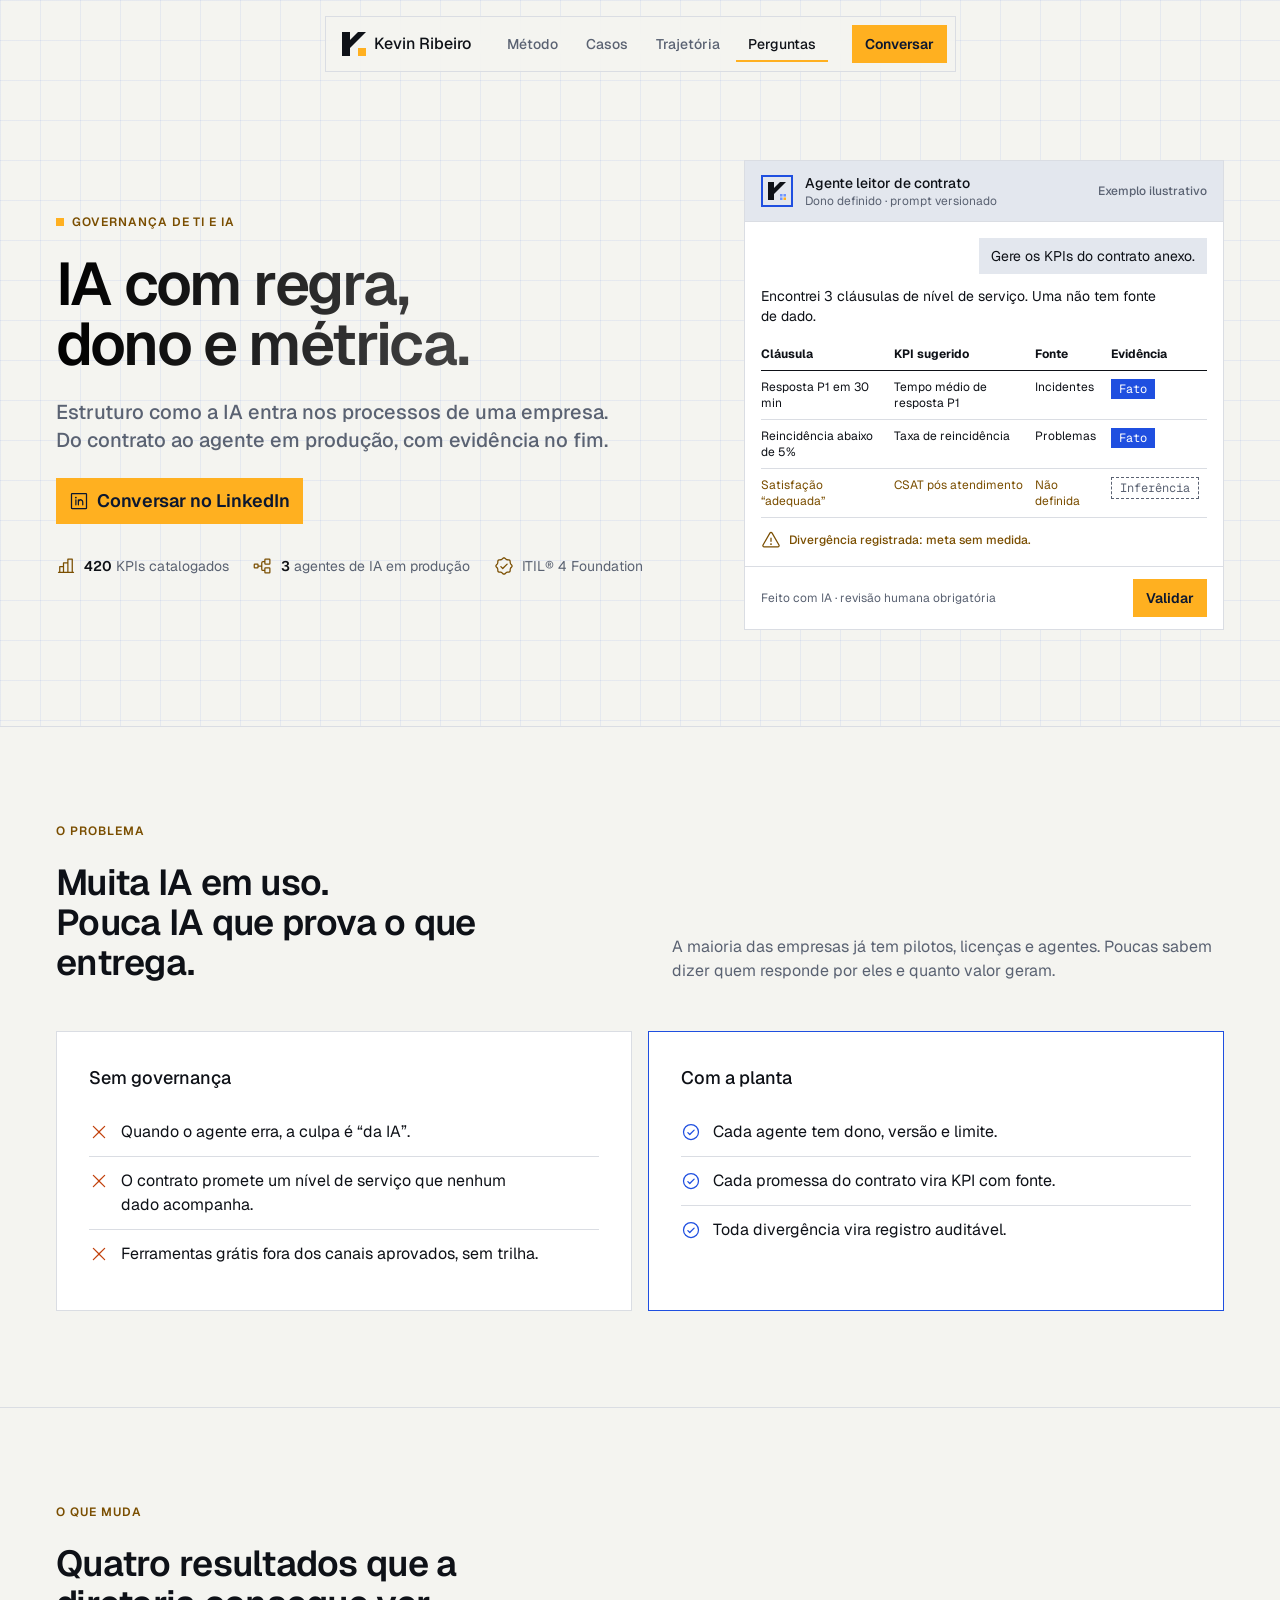
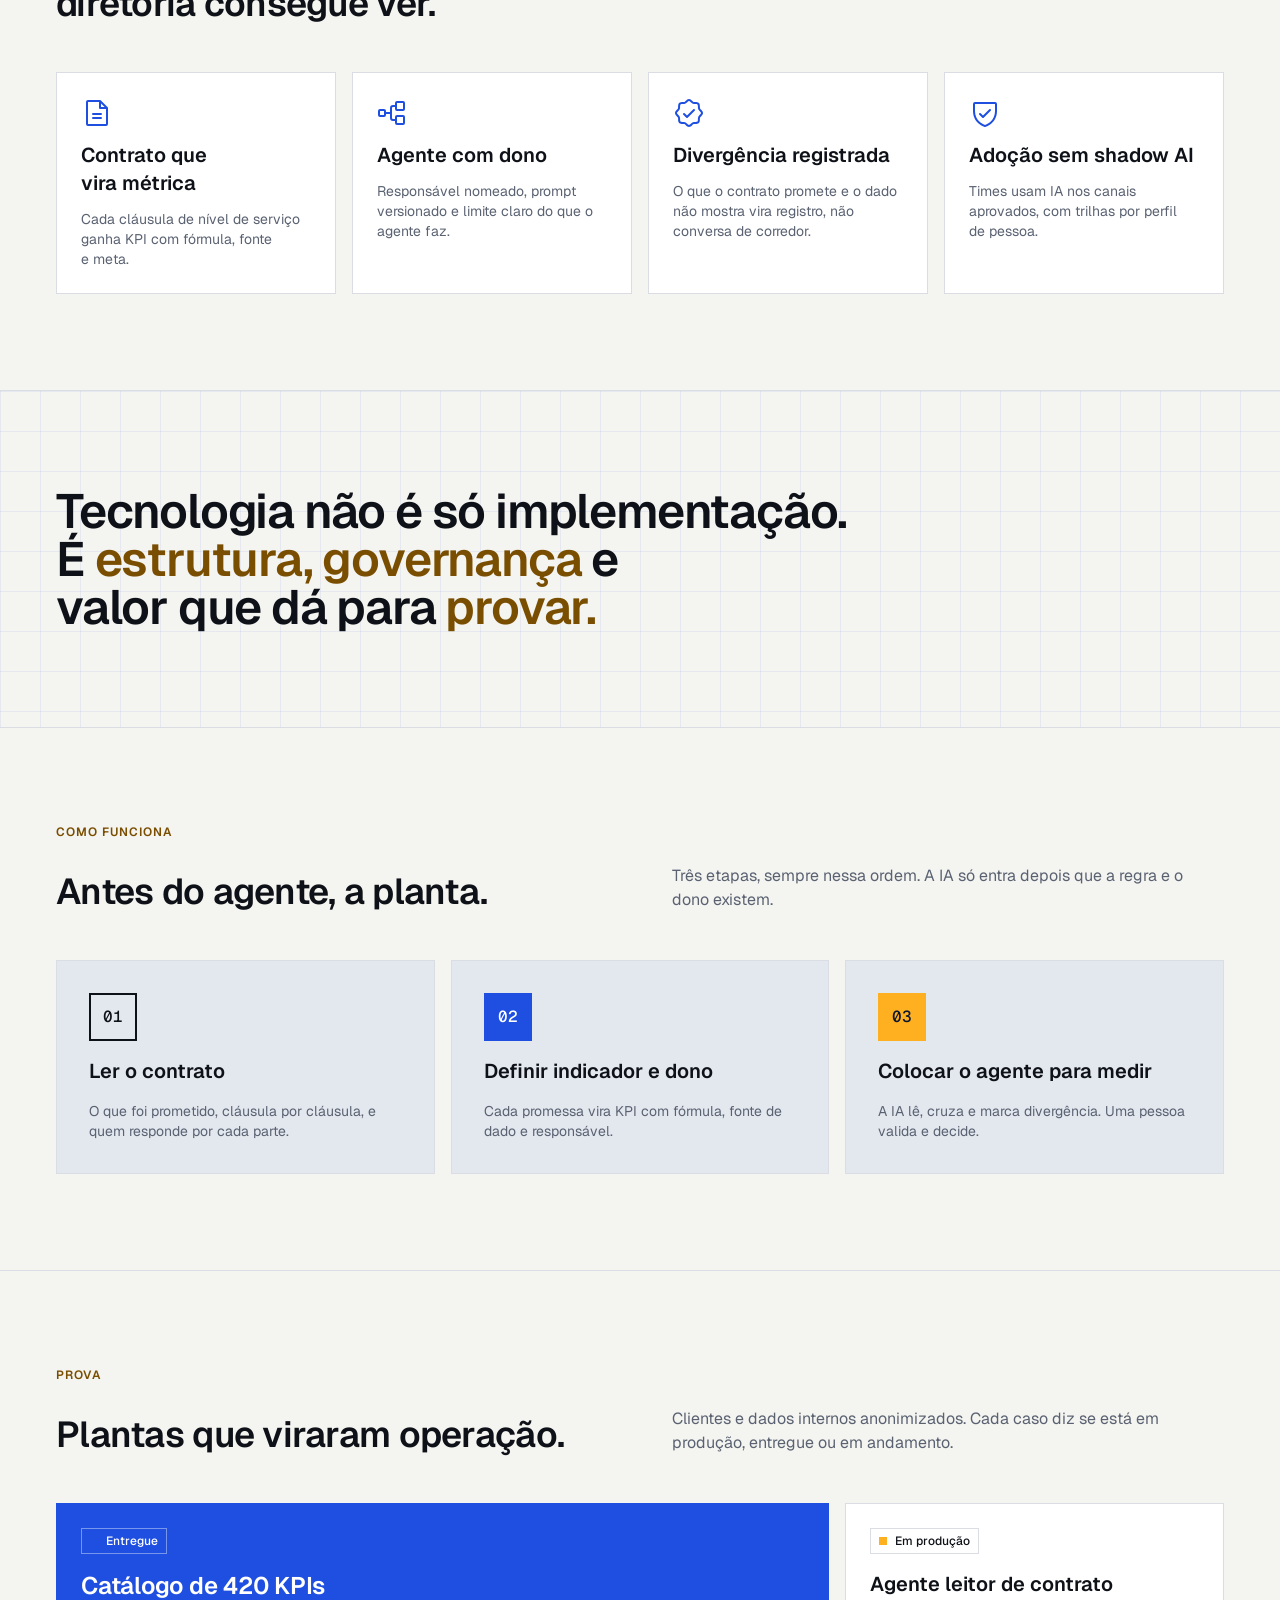
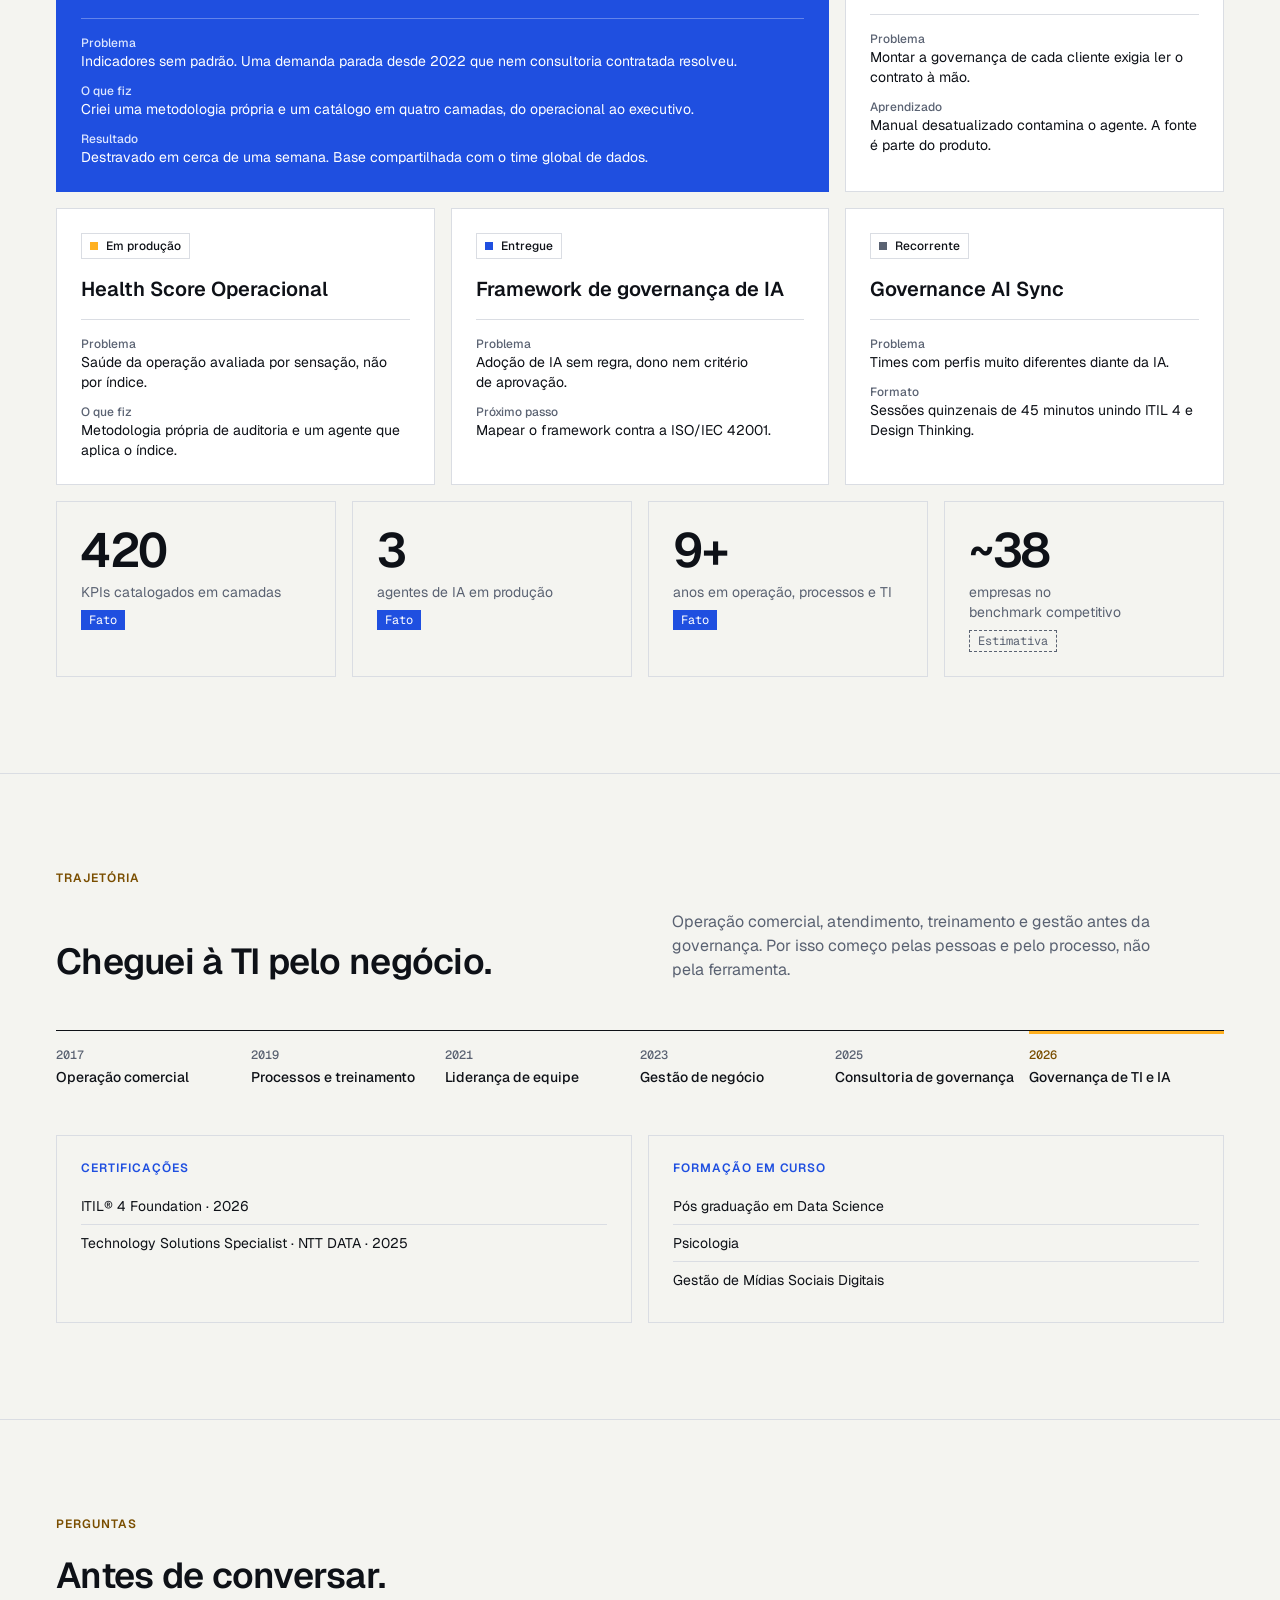
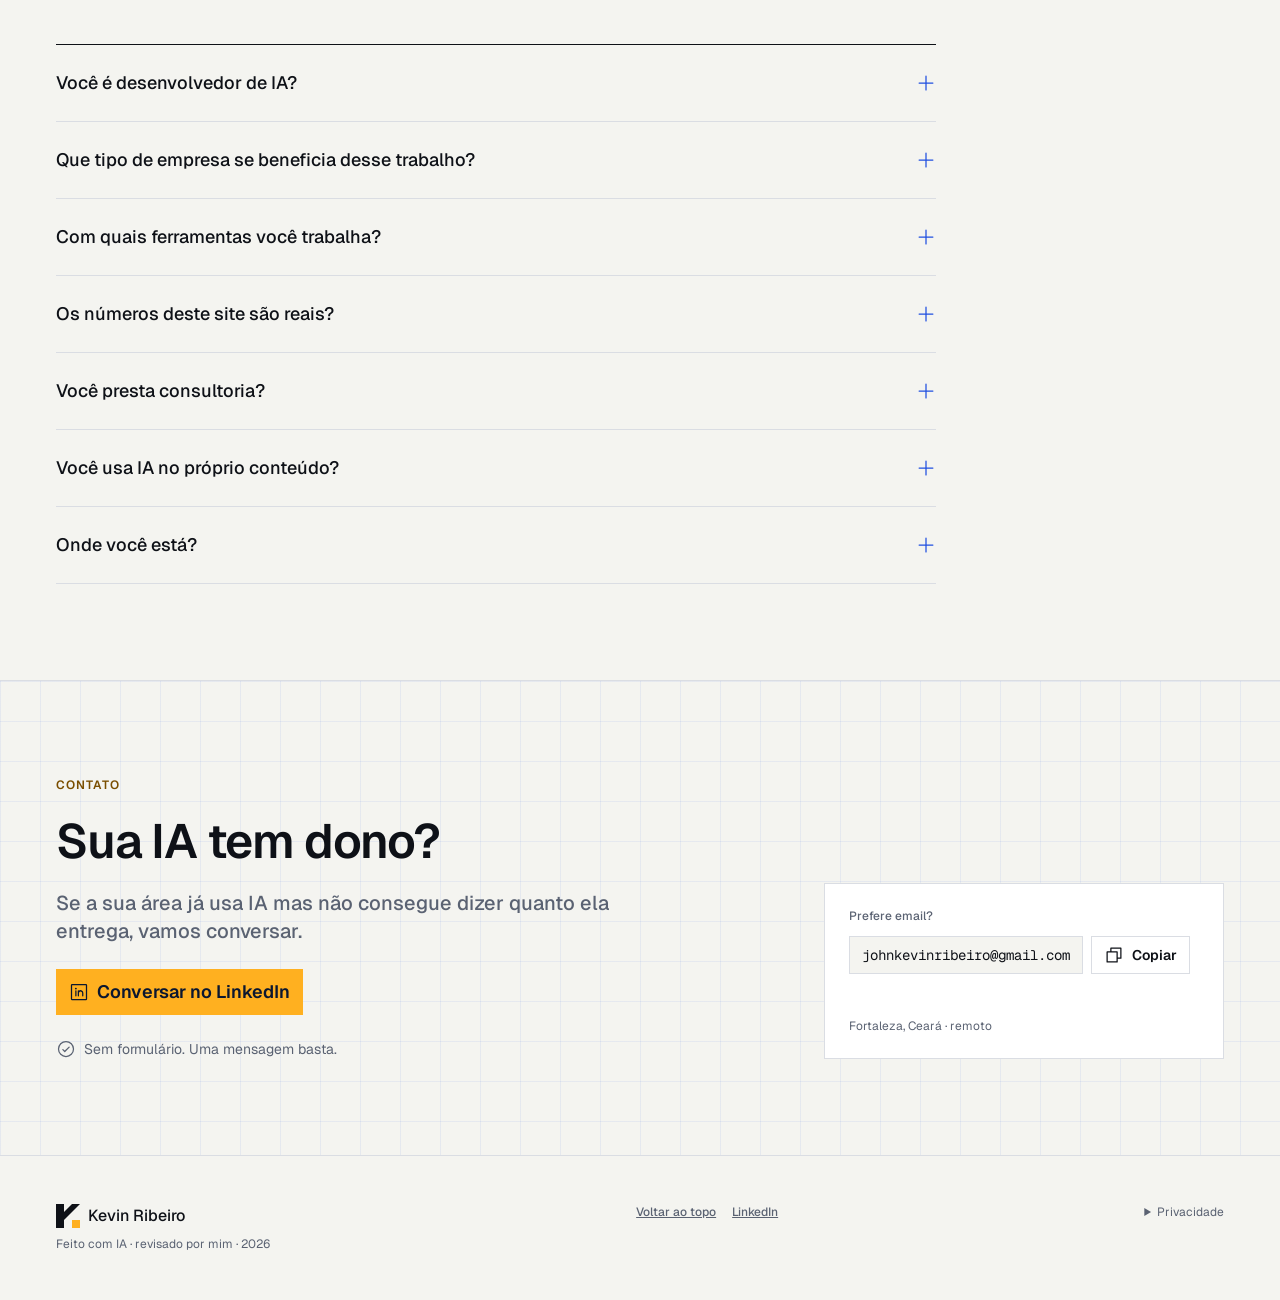
==== index.html @ fc60b998 "Publica o site profissional Co-Authored-By: Claude Opus 5.5 <noreply@anthropic.com> Claude-Session: " ====
<!doctype html>
<html lang="pt-BR">
<head>
<meta charset="utf-8">
<meta name="viewport" content="width=device-width, initial-scale=1, viewport-fit=cover">
<title>Kevin Ribeiro · Governança de TI e IA</title>
<meta name="description" content="Kevin Ribeiro, governança de TI e IA em Fortaleza. Estruturo como a IA entra nos processos de uma empresa, com regra, dono e métrica.">
<meta property="og:type" content="website">
<meta property="og:title" content="Kevin Ribeiro · IA com regra, dono e métrica">
<meta property="og:description" content="Kevin Ribeiro, governança de TI e IA em Fortaleza. Estruturo como a IA entra nos processos de uma empresa, com regra, dono e métrica.">
<meta property="og:image" content="og.png">
<meta property="og:locale" content="pt_BR">
<meta name="twitter:card" content="summary_large_image">
<meta name="theme-color" content="#0B1730">
<link rel="icon" href="data:image/svg+xml,%3Csvg xmlns='http://www.w3.org/2000/svg' viewBox='-0.5 -0.5 4 4'%3E%3Crect x='-0.5' y='-0.5' width='4' height='4' fill='%230B1730'/%3E%3Crect width='1' height='3' fill='%23fff'/%3E%3Cpath d='M1 1 2 0h1L1 2z' fill='%23fff'/%3E%3Crect x='2' y='2' width='1' height='1' fill='%23FFB020'/%3E%3C/svg%3E">
<script type="application/ld+json">{"@context": "https://schema.org", "@type": "Person", "name": "Kevin Ribeiro", "jobTitle": "Governança de TI e IA", "address": {"@type": "PostalAddress", "addressLocality": "Fortaleza", "addressRegion": "CE", "addressCountry": "BR"}, "sameAs": ["https://www.linkedin.com/in/johnkevinribeiro"]}</script>
<script type="application/ld+json">{"@context": "https://schema.org", "@type": "FAQPage", "mainEntity": [{"@type": "Question", "name": "Você é desenvolvedor de IA?", "acceptedAnswer": {"@type": "Answer", "text": "Não. Não treino modelos. Meu trabalho é decidir onde a IA entra no processo, desenhar o agente a partir da regra de negócio e garantir que ele tenha dono, métrica e trilha de auditoria."}}, {"@type": "Question", "name": "Que tipo de empresa se beneficia desse trabalho?", "acceptedAnswer": {"@type": "Answer", "text": "Operações de serviço com contrato, nível de serviço e indicador: serviços gerenciados de TI, áreas de governança e setores regulados como energia, saúde e financeiro."}}, {"@type": "Question", "name": "Com quais ferramentas você trabalha?", "acceptedAnswer": {"@type": "Answer", "text": "ServiceNow, Power BI, Copilot Studio, ChatGPT Enterprise, Claude e Microsoft 365. A ferramenta vem depois do processo, nunca antes."}}, {"@type": "Question", "name": "Os números deste site são reais?", "acceptedAnswer": {"@type": "Answer", "text": "Sim. Cada número leva um selo: Fato quando é verificável, Estimativa quando é aproximado. A tabela do agente no topo é um exemplo ilustrativo, sem dado de cliente."}}, {"@type": "Question", "name": "Você presta consultoria?", "acceptedAnswer": {"@type": "Answer", "text": "Hoje atuo na NTT DATA. Estou aberto a conversas sobre oportunidades, mentoria e projetos, sempre respeitando meu contrato atual e a confidencialidade dos clientes."}}, {"@type": "Question", "name": "Você usa IA no próprio conteúdo?", "acceptedAnswer": {"@type": "Answer", "text": "Uso, e declaro. Peças feitas com IA levam o selo “Feito com IA, revisado por mim”. A revisão e a responsabilidade são minhas."}}, {"@type": "Question", "name": "Onde você está?", "acceptedAnswer": {"@type": "Answer", "text": "Em Fortaleza, Ceará, trabalhando de forma remota com times no Brasil, na Austrália e na África do Sul."}}]}</script>
<style>body{margin:0}img{max-width:100%}[hidden]{display:none!important}</style>
<link rel="preconnect" href="https://fonts.googleapis.com">
<link rel="stylesheet" href="https://fonts.googleapis.com/css2?family=Geist:wght@400;500;600&family=Geist+Mono:wght@400;500&display=swap">
<style>
/* Layout: planta técnica em navy. Nav flutuante, hero com a interface do agente, faixas de seção em grade de 40px, tudo em Geist com cantos retos. */
:root{
  --bg:#0B1730; --surface:#13254D; --surface-2:#0F1E3F; --fg:#FFFFFF; --muted:#AFC1DD; --line:#26385F;
  --accent:#FFB020; --accent-fg:#0B1730; --accent-text:#FFB020; --action:#1F4FE0; --action-fg:#FFFFFF; --link:#8EA8F5;
  --hero-a:#FFFFFF; --hero-b:#9B9B9B; --grid:rgba(124,156,203,.10); --nav:rgba(11,23,48,.72);
  --ok:#8EA8F5; --warn:#FFB020; --dev:#FF8A5C;
  --font:"Geist",system-ui,-apple-system,"Segoe UI",sans-serif;
  --mono:"Geist Mono",ui-monospace,Consolas,monospace;
  --ease:cubic-bezier(0.22,1,0.36,1);
  color-scheme:dark;
}
@media (prefers-color-scheme: light){:root:not([data-theme="dark"]){
  --bg:#F4F4F0; --surface:#FFFFFF; --surface-2:#E3E7EE; --fg:#0E1117; --muted:#5A6272; --line:#DADDE3;
  --accent:#FFB020; --accent-fg:#0B1730; --accent-text:#7A4E00; --action:#1F4FE0; --action-fg:#FFFFFF; --link:#1F4FE0;
  --hero-a:#000000; --hero-b:#666666; --grid:rgba(31,79,224,.07); --nav:rgba(244,244,240,.78);
  --ok:#1F4FE0; --warn:#7A4E00; --dev:#C2410C; color-scheme:light}}
:root[data-theme="light"]{
  --bg:#F4F4F0; --surface:#FFFFFF; --surface-2:#E3E7EE; --fg:#0E1117; --muted:#5A6272; --line:#DADDE3;
  --accent:#FFB020; --accent-fg:#0B1730; --accent-text:#7A4E00; --action:#1F4FE0; --action-fg:#FFFFFF; --link:#1F4FE0;
  --hero-a:#000000; --hero-b:#666666; --grid:rgba(31,79,224,.07); --nav:rgba(244,244,240,.78);
  --ok:#1F4FE0; --warn:#7A4E00; --dev:#C2410C; color-scheme:light}

*{box-sizing:border-box}
html{scroll-behavior:smooth;scroll-padding-top:96px}
body{background:var(--bg);color:var(--fg);font-family:var(--font);font-size:16px;line-height:24px;-webkit-font-smoothing:antialiased}
h1,h2,h3,h4,p,ul,ol,figure,dl,dd{margin:0}
ul,ol{padding:0;list-style:none}
a{color:var(--link)}
:focus-visible{outline:2px solid var(--accent);outline-offset:4px}
.ic{width:20px;height:20px;flex:none}

/* text styles (landing-page-design B1) */
.heading-1{font-size:60px;line-height:60px;font-weight:600;letter-spacing:-.03em;text-wrap:balance}
.heading-2{font-size:48px;line-height:48px;font-weight:600;letter-spacing:-.025em;text-wrap:balance}
.heading-3{font-size:36px;line-height:40px;font-weight:600;letter-spacing:-.02em;text-wrap:balance}
.heading-5{font-size:24px;line-height:32px;font-weight:600;letter-spacing:-.01em;text-wrap:balance}
.heading-6{font-size:20px;line-height:28px;font-weight:600;text-wrap:balance}
.title-2{font-size:18px;line-height:28px;font-weight:500}
.title-3{font-size:16px;line-height:24px;font-weight:500}
.title-4{font-size:14px;line-height:20px;font-weight:500}
.body-2{font-size:16px;line-height:24px;font-weight:500;text-wrap:pretty}
.body-3{font-size:16px;line-height:24px;font-weight:400;text-wrap:pretty}
.body-6{font-size:14px;line-height:20px;font-weight:400;text-wrap:pretty}
.title-1{font-size:20px;line-height:28px;font-weight:500;text-wrap:pretty}
.button-lg{font-size:18px;line-height:28px;font-weight:600}
.button-sm{font-size:14px;line-height:20px;font-weight:600}
.caption-3{font-size:12px;line-height:16px;font-weight:600;letter-spacing:.08em;text-transform:uppercase}
.caption-4{font-size:12px;line-height:16px;font-weight:500}
.caption-5{font-size:12px;line-height:16px;font-weight:400}
.mono{font-family:var(--mono)}
.muted{color:var(--muted)}

.wrap{max-width:1200px;margin:0 auto;padding-left:max(16px,env(safe-area-inset-left,0px));padding-right:max(16px,env(safe-area-inset-right,0px))}
.grid-bg{background-image:linear-gradient(var(--grid) 1px,transparent 1px),linear-gradient(90deg,var(--grid) 1px,transparent 1px);background-size:40px 40px}

.skip{position:absolute;left:16px;top:-64px;z-index:30;background:var(--accent);color:var(--accent-fg);padding:8px 12px;text-decoration:none}
.skip:focus{top:calc(16px + env(safe-area-inset-top,0px))}

/* buttons (B2: 8px x 12px) */
.btn{display:inline-flex;align-items:center;gap:8px;padding:8px 12px;text-decoration:none;border:1px solid transparent;cursor:pointer;font-family:var(--font);transition:transform 300ms var(--ease),background-color 300ms var(--ease),opacity 300ms var(--ease)}
.btn:hover{transform:translateY(-2px)}
.btn:active{transform:translateY(1px) scale(.98)}
.btn-primary{background:var(--accent);color:var(--accent-fg)}
.btn-primary:hover{background:#FFC24D}
.btn-ghost{background:transparent;color:var(--fg);border-color:var(--line)}
.btn-ghost:hover{background:var(--surface)}
.btn-dark{background:var(--action);color:var(--action-fg)}
.btn-dark:hover{background:#3A66EC}

/* nav (B7 navigation) */
.nav{position:fixed;z-index:20;left:0;right:0;top:calc(16px + env(safe-area-inset-top,0px));display:flex;justify-content:center;padding-left:max(16px,env(safe-area-inset-left,0px));padding-right:max(16px,env(safe-area-inset-right,0px));pointer-events:none}
.nav-bar{pointer-events:auto;display:flex;align-items:center;gap:24px;padding:8px 8px 8px 16px;background:var(--nav);border:1px solid var(--line);-webkit-backdrop-filter:blur(16px);backdrop-filter:blur(16px)}
.brand{display:flex;align-items:center;gap:8px;color:var(--fg);text-decoration:none}
.brand svg{width:24px;height:24px}
.links{display:flex;gap:4px}
.links a{display:inline-block;padding:8px 12px;color:var(--muted);text-decoration:none;transition:color 300ms var(--ease)}
.links a:hover,.links a[aria-current="true"]{color:var(--fg)}
.links a[aria-current="true"]{box-shadow:inset 0 -2px 0 var(--accent)}
.menu-btn{display:none;width:44px;height:44px;align-items:center;justify-content:center;background:transparent;border:1px solid var(--line);color:var(--fg);cursor:pointer;position:relative}
.menu-btn i{position:absolute;left:12px;right:12px;height:2px;background:currentColor;transition:transform 500ms var(--ease)}
.menu-btn i:first-child{transform:translateY(-4px)}
.menu-btn i:last-child{transform:translateY(4px)}
.menu-btn[aria-expanded="true"] i:first-child{transform:rotate(45deg)}
.menu-btn[aria-expanded="true"] i:last-child{transform:rotate(-45deg)}
.panel{position:fixed;inset:0;z-index:19;background:var(--nav);-webkit-backdrop-filter:blur(24px);backdrop-filter:blur(24px);padding:calc(96px + env(safe-area-inset-top,0px)) max(16px,env(safe-area-inset-right,0px)) 48px max(16px,env(safe-area-inset-left,0px));display:flex;flex-direction:column;gap:8px}
.panel a{color:var(--fg);text-decoration:none;padding:12px 0;border-bottom:1px solid var(--line)}
.panel .btn{margin-top:24px;align-self:flex-start;border-bottom:1px solid transparent;padding:8px 12px}
.panel.open a{animation:linkIn 500ms var(--ease) both}

/* hero */
.hero{padding-top:calc(160px + env(safe-area-inset-top,0px));padding-bottom:96px;border-bottom:1px solid var(--line)}
.hero-grid{display:grid;grid-template-columns:minmax(0,1fr) minmax(0,480px);gap:64px;align-items:center}
.hero-copy{display:flex;flex-direction:column;gap:24px;min-width:0}
.eyebrow{display:inline-flex;align-items:center;gap:8px;color:var(--accent-text)}
.eyebrow::before{content:"";width:8px;height:8px;background:var(--accent)}
.hero h1{max-width:680px;background:linear-gradient(90deg,var(--hero-a),var(--hero-b));-webkit-background-clip:text;background-clip:text;color:transparent}
.hero .sub{max-width:680px;color:var(--muted)}
.proof{display:flex;flex-wrap:wrap;gap:8px 24px;padding-top:8px}
.proof li{display:flex;align-items:center;gap:8px;color:var(--muted)}
.proof b{color:var(--fg);font-weight:600}
.proof .ic{color:var(--accent-text)}

.agent{background:var(--surface);border:1px solid var(--line);min-width:0}
.agent-head{display:flex;justify-content:space-between;align-items:center;gap:12px;padding:12px 16px;border:1px solid var(--line);margin:-1px -1px 0;background:var(--surface-2)}
.agent-id{display:flex;align-items:center;gap:12px}
.agent-av{width:32px;height:32px;display:flex;align-items:center;justify-content:center;border:2px solid var(--link)}
.agent-av svg{width:18px;height:18px}
.agent-body{padding:16px;display:flex;flex-direction:column;gap:12px}
.ask{align-self:flex-end;background:var(--surface-2);padding:8px 12px;max-width:85%}
.tbl{width:100%;border-collapse:collapse}
.tbl th{text-align:left;padding:8px 8px 8px 0;border-bottom:1px solid var(--fg)}
.tbl td{padding:8px 8px 8px 0;border-bottom:1px solid var(--line);vertical-align:top}
.tbl tr.flag td{color:var(--accent-text)}
.seal{display:inline-block;padding:2px 8px;font-family:var(--mono)}
.seal-fato{background:var(--action);color:var(--action-fg)}
.seal-inf{border:1px dashed var(--muted);color:var(--muted)}
.agent-foot{display:flex;justify-content:space-between;align-items:center;gap:12px;padding:12px 16px;border-top:1px solid var(--line)}

/* sections */
section{padding-block:96px;border-bottom:1px solid var(--line)}
.sec-head{display:grid;grid-template-columns:minmax(0,1fr) minmax(0,1fr);gap:24px 64px;align-items:end;margin-bottom:48px}
.sec-head .caption-3{grid-column:1/-1;color:var(--accent-text)}
.sec-head h2{max-width:680px}
.sec-head p{color:var(--muted);max-width:560px}

.split{display:grid;grid-template-columns:repeat(2,minmax(0,1fr));gap:16px}
.box{background:var(--surface);border:1px solid var(--line);padding:32px;display:flex;flex-direction:column;gap:16px}
.box li{display:flex;gap:12px;align-items:flex-start;padding-block:12px;border-bottom:1px solid var(--line)}
.box li:last-child{border-bottom:0}
.box li .ic{margin-top:2px}
.box.before .ic{color:var(--dev)}
.box.after{border-color:var(--link)}
.box.after .ic{color:var(--link)}

.benefits{display:grid;grid-template-columns:repeat(4,minmax(0,1fr));gap:16px}
.benefit{background:var(--surface);border:1px solid var(--line);padding:24px;display:flex;flex-direction:column;gap:12px;transition:transform 500ms var(--ease),border-color 300ms var(--ease)}
.benefit:hover{transform:translateY(-4px);border-color:var(--link)}
.benefit .ic{width:32px;height:32px;color:var(--link)}

.tagline{padding-block:96px}
.tagline p{max-width:880px}
.tagline .w{opacity:.3;transition:opacity 500ms var(--ease)}
.tagline .w.on{opacity:1}
.tagline .w.hl.on{color:var(--accent-text)}

.steps{display:grid;grid-template-columns:repeat(3,minmax(0,1fr));gap:16px;counter-reset:s}
.step{border:1px solid var(--line);padding:32px;display:flex;flex-direction:column;gap:16px;background:var(--surface-2)}
.step-n{width:48px;height:48px;display:flex;align-items:center;justify-content:center;border:2px solid var(--fg);font-family:var(--mono);font-weight:500}
.step:nth-child(2) .step-n{background:var(--action);border-color:var(--action);color:var(--action-fg)}
.step:nth-child(3) .step-n{background:var(--accent);border-color:var(--accent);color:var(--accent-fg)}

.cases{display:grid;grid-template-columns:repeat(3,minmax(0,1fr));gap:16px}
.case{background:var(--surface);border:1px solid var(--line);padding:24px;display:flex;flex-direction:column;gap:16px}
.case dl{display:flex;flex-direction:column;gap:12px;border-top:1px solid var(--line);padding-top:16px}
.case dt{color:var(--muted)}
.chip{align-self:flex-start;display:inline-flex;align-items:center;gap:8px;padding:4px 8px;border:1px solid var(--line)}
.chip::before{content:"";width:8px;height:8px}
.chip.prod::before{background:var(--accent)}
.chip.ent::before{background:var(--link)}
.chip.rec::before{background:var(--muted)}
.case.wide{grid-column:span 2;background:var(--action);border-color:var(--action);color:var(--action-fg)}
.case.wide .muted,.case.wide dt{color:#DCE6FF}
.case.wide dl{border-color:rgba(255,255,255,.3)}
.case.wide .chip{border-color:rgba(255,255,255,.4)}

.nums{display:grid;grid-template-columns:repeat(4,minmax(0,1fr));gap:16px;margin-top:16px}
.num{border:1px solid var(--line);padding:24px;display:flex;flex-direction:column;gap:8px}
.num b{font-size:48px;line-height:48px;font-weight:600;letter-spacing:-.03em;font-variant-numeric:tabular-nums}

.tl{display:grid;grid-template-columns:repeat(6,minmax(0,1fr));border-top:1px solid var(--fg)}
.tl li{padding:16px 12px 0 0;display:flex;flex-direction:column;gap:4px}
.tl li.now{box-shadow:inset 0 3px 0 var(--accent)}
.creds{display:grid;grid-template-columns:repeat(2,minmax(0,1fr));gap:16px;margin-top:48px}
.cred{border:1px solid var(--line);padding:24px;display:flex;flex-direction:column;gap:12px}
.cred li{padding-block:8px;border-bottom:1px solid var(--line)}
.cred li:last-child{border-bottom:0}

.faq{max-width:880px;border-top:1px solid var(--fg)}
.faq details{border-bottom:1px solid var(--line)}
.faq summary{list-style:none;cursor:pointer;display:flex;justify-content:space-between;gap:24px;align-items:center;padding-block:24px}
.faq summary::-webkit-details-marker{display:none}
.faq summary .ic{transition:transform 500ms var(--ease);color:var(--link)}
.faq details[open] summary .ic{transform:rotate(45deg)}
.faq .ans{padding-bottom:24px;color:var(--muted);max-width:680px}

.final{text-align:left}
.final-box{display:grid;grid-template-columns:minmax(0,1fr) minmax(0,400px);gap:48px;align-items:end}
.contact{background:var(--surface);border:1px solid var(--line);padding:24px;display:flex;flex-direction:column;gap:12px}
.addr{display:flex;flex-wrap:wrap;gap:8px;align-items:center}
.addr code{font-family:var(--mono);font-size:14px;line-height:20px;background:var(--bg);border:1px solid var(--line);padding:8px 12px;user-select:all;overflow-wrap:anywhere}
.status{min-height:20px}
.reassure{display:flex;align-items:center;gap:8px;color:var(--muted)}

footer{padding-block:48px}
.foot{display:flex;flex-wrap:wrap;justify-content:space-between;gap:24px;align-items:flex-start}
.foot nav{display:flex;flex-wrap:wrap;gap:16px}
.foot a{color:var(--muted)}
.foot details{max-width:420px}
.foot summary{cursor:pointer;color:var(--muted)}
.foot details p{margin-top:8px}

/* reveal (B7) */
.reveal-ready .reveal{opacity:0;transform:translateY(32px)}
.reveal-ready .reveal.in{opacity:1;transform:none;transition:opacity 700ms var(--ease),transform 700ms var(--ease)}
@keyframes linkIn{from{opacity:0;transform:translateY(24px)}to{opacity:1;transform:none}}

@media (max-width:1024px){
  .hero-grid,.final-box,.sec-head{grid-template-columns:minmax(0,1fr)}
  .hero-grid{gap:48px}
  .benefits,.nums{grid-template-columns:repeat(2,minmax(0,1fr))}
  .cases{grid-template-columns:repeat(2,minmax(0,1fr))}
  .tl{grid-template-columns:repeat(3,minmax(0,1fr));row-gap:16px}
}
@media (max-width:760px){
  .links,.nav-bar>.btn{display:none}
  .menu-btn{display:inline-flex}
  .nav-bar{width:100%;justify-content:space-between}
  .heading-1{font-size:36px;line-height:40px}
  .heading-2{font-size:30px;line-height:36px}
  .heading-3{font-size:30px;line-height:36px}
  .hero{padding-top:calc(128px + env(safe-area-inset-top,0px));padding-bottom:64px}
  section,.tagline{padding-block:64px}
  .sec-head{margin-bottom:32px}
  .split,.benefits,.steps,.cases,.nums,.creds{grid-template-columns:minmax(0,1fr)}
  .case.wide{grid-column:auto}
  .box,.step{padding:24px}
  .tl{grid-template-columns:repeat(2,minmax(0,1fr))}
  .tbl .hide-sm{display:none}
}
@media (prefers-reduced-motion:reduce){
  html{scroll-behavior:auto}
  *,*::before,*::after{transition-duration:200ms!important;animation:none!important}
  .reveal-ready .reveal{transform:none}
  .tagline .w{opacity:1}
  .btn:hover,.benefit:hover{transform:none}
}
</style>
</head>
<body>


<a class="skip" href="#conteudo">Pular para o conteúdo</a>

<header class="nav">
  <div class="nav-bar">
    <a class="brand title-3" href="#topo" aria-label="Kevin Ribeiro, início">
      <svg aria-hidden="true" viewBox="0 0 3 3"><rect width="1" height="3" fill="currentColor"></rect><path d="M1 1 2 0h1L1 2z" fill="currentColor"></path><rect x="2" y="2" width="1" height="1" fill="#FFB020"></rect></svg>
      Kevin Ribeiro
    </a>
    <nav class="links title-4" aria-label="Seções">
      <a href="#metodo">Método</a>
      <a href="#casos">Casos</a>
      <a href="#trajetoria">Trajetória</a>
      <a href="#faq">Perguntas</a>
    </nav>
    <a class="btn btn-primary button-sm" href="#contato">Conversar</a>
    <button class="menu-btn" id="menu-btn" type="button" aria-expanded="false" aria-controls="panel" aria-label="Abrir menu"><i></i><i></i></button>
  </div>
</header>
<div class="panel heading-5" id="panel" hidden>
  <a href="#metodo">Método</a>
  <a href="#casos">Casos</a>
  <a href="#trajetoria">Trajetória</a>
  <a href="#faq">Perguntas</a>
  <a class="btn btn-primary button-lg" href="#contato">Conversar no LinkedIn</a>
</div>

<main id="conteudo">
  <div id="topo" class="hero grid-bg">
    <div class="wrap hero-grid">
      <div class="hero-copy">
        <p class="eyebrow caption-3">Governança de TI e IA</p>
        <h1 class="heading-1">IA com regra,<br>dono e métrica.</h1>
        <p class="sub title-1">Estruturo como a IA entra nos processos de uma empresa.<br>Do contrato ao agente em produção, com evidência no fim.</p>
        <div><a class="btn btn-primary button-lg" href="https://www.linkedin.com/in/johnkevinribeiro" target="_blank" rel="noopener"><svg class="ic" aria-hidden="true" focusable="false" viewBox="0 0 256 256" fill="currentColor"><path d="M216,24H40A16,16,0,0,0,24,40V216a16,16,0,0,0,16,16H216a16,16,0,0,0,16-16V40A16,16,0,0,0,216,24Zm0,192H40V40H216V216ZM96,112v64a8,8,0,0,1-16,0V112a8,8,0,0,1,16,0Zm88,28v36a8,8,0,0,1-16,0V140a20,20,0,0,0-40,0v36a8,8,0,0,1-16,0V112a8,8,0,0,1,15.79-1.78A36,36,0,0,1,184,140ZM100,84A12,12,0,1,1,88,72,12,12,0,0,1,100,84Z"/></svg>Conversar no LinkedIn</a></div>
        <ul class="proof body-6">
          <li><svg class="ic" aria-hidden="true" focusable="false" viewBox="0 0 256 256" fill="currentColor"><path d="M224,200h-8V40a8,8,0,0,0-8-8H152a8,8,0,0,0-8,8V80H96a8,8,0,0,0-8,8v40H48a8,8,0,0,0-8,8v64H32a8,8,0,0,0,0,16H224a8,8,0,0,0,0-16ZM160,48h40V200H160ZM104,96h40V200H104ZM56,144H88v56H56Z"/></svg><span><b>420</b> KPIs catalogados</span></li>
          <li><svg class="ic" aria-hidden="true" focusable="false" viewBox="0 0 256 256" fill="currentColor"><path d="M160,112h48a16,16,0,0,0,16-16V48a16,16,0,0,0-16-16H160a16,16,0,0,0-16,16V64H128a24,24,0,0,0-24,24v32H72v-8A16,16,0,0,0,56,96H24A16,16,0,0,0,8,112v32a16,16,0,0,0,16,16H56a16,16,0,0,0,16-16v-8h32v32a24,24,0,0,0,24,24h16v16a16,16,0,0,0,16,16h48a16,16,0,0,0,16-16V160a16,16,0,0,0-16-16H160a16,16,0,0,0-16,16v16H128a8,8,0,0,1-8-8V88a8,8,0,0,1,8-8h16V96A16,16,0,0,0,160,112ZM56,144H24V112H56v32Zm104,16h48v48H160Zm0-112h48V96H160Z"/></svg><span><b>3</b> agentes de IA em produção</span></li>
          <li><svg class="ic" aria-hidden="true" focusable="false" viewBox="0 0 256 256" fill="currentColor"><path d="M225.86,102.82c-3.77-3.94-7.67-8-9.14-11.57-1.36-3.27-1.44-8.69-1.52-13.94-.15-9.76-.31-20.82-8-28.51s-18.75-7.85-28.51-8c-5.25-.08-10.67-.16-13.94-1.52-3.56-1.47-7.63-5.37-11.57-9.14C146.28,23.51,138.44,16,128,16s-18.27,7.51-25.18,14.14c-3.94,3.77-8,7.67-11.57,9.14C88,40.64,82.56,40.72,77.31,40.8c-9.76.15-20.82.31-28.51,8S41,67.55,40.8,77.31c-.08,5.25-.16,10.67-1.52,13.94-1.47,3.56-5.37,7.63-9.14,11.57C23.51,109.72,16,117.56,16,128s7.51,18.27,14.14,25.18c3.77,3.94,7.67,8,9.14,11.57,1.36,3.27,1.44,8.69,1.52,13.94.15,9.76.31,20.82,8,28.51s18.75,7.85,28.51,8c5.25.08,10.67.16,13.94,1.52,3.56,1.47,7.63,5.37,11.57,9.14C109.72,232.49,117.56,240,128,240s18.27-7.51,25.18-14.14c3.94-3.77,8-7.67,11.57-9.14,3.27-1.36,8.69-1.44,13.94-1.52,9.76-.15,20.82-.31,28.51-8s7.85-18.75,8-28.51c.08-5.25.16-10.67,1.52-13.94,1.47-3.56,5.37-7.63,9.14-11.57C232.49,146.28,240,138.44,240,128S232.49,109.73,225.86,102.82Zm-11.55,39.29c-4.79,5-9.75,10.17-12.38,16.52-2.52,6.1-2.63,13.07-2.73,19.82-.1,7-.21,14.33-3.32,17.43s-10.39,3.22-17.43,3.32c-6.75.1-13.72.21-19.82,2.73-6.35,2.63-11.52,7.59-16.52,12.38S132,224,128,224s-9.15-4.92-14.11-9.69-10.17-9.75-16.52-12.38c-6.1-2.52-13.07-2.63-19.82-2.73-7-.1-14.33-.21-17.43-3.32s-3.22-10.39-3.32-17.43c-.1-6.75-.21-13.72-2.73-19.82-2.63-6.35-7.59-11.52-12.38-16.52S32,132,32,128s4.92-9.15,9.69-14.11,9.75-10.17,12.38-16.52c2.52-6.1,2.63-13.07,2.73-19.82.1-7,.21-14.33,3.32-17.43S70.51,56.9,77.55,56.8c6.75-.1,13.72-.21,19.82-2.73,6.35-2.63,11.52-7.59,16.52-12.38S124,32,128,32s9.15,4.92,14.11,9.69,10.17,9.75,16.52,12.38c6.1,2.52,13.07,2.63,19.82,2.73,7,.1,14.33.21,17.43,3.32s3.22,10.39,3.32,17.43c.1,6.75.21,13.72,2.73,19.82,2.63,6.35,7.59,11.52,12.38,16.52S224,124,224,128,219.08,137.15,214.31,142.11ZM173.66,98.34a8,8,0,0,1,0,11.32l-56,56a8,8,0,0,1-11.32,0l-24-24a8,8,0,0,1,11.32-11.32L112,148.69l50.34-50.35A8,8,0,0,1,173.66,98.34Z"/></svg><span>ITIL® 4 Foundation</span></li>
        </ul>
      </div>
      <figure class="agent" aria-label="Exemplo ilustrativo da interface de um agente leitor de contrato">
        <div class="agent-head">
          <div class="agent-id">
            <span class="agent-av"><svg aria-hidden="true" viewBox="0 0 3 3"><rect width="1" height="3" fill="currentColor"></rect><path d="M1 1 2 0h1L1 2z" fill="currentColor"></path><rect x="2" y="2" width=".42" height=".42" fill="#6E95FF"></rect><rect x="2.58" y="2" width=".42" height=".42" fill="#6E95FF"></rect><rect x="2" y="2.58" width=".42" height=".42" fill="#6E95FF"></rect><rect x="2.58" y="2.58" width=".42" height=".42" fill="#FFB020"></rect></svg></span>
            <div><p class="title-4">Agente leitor de contrato</p><p class="caption-5 muted">Dono definido · prompt versionado</p></div>
          </div>
          <span class="caption-4 muted">Exemplo ilustrativo</span>
        </div>
        <div class="agent-body">
          <p class="ask body-6">Gere os KPIs do contrato anexo.</p>
          <p class="body-6">Encontrei 3 cláusulas de nível de serviço. Uma não tem fonte de dado.</p>
          <div style="overflow-x:auto">
            <table class="tbl caption-5">
              <thead><tr class="caption-4"><th>Cláusula</th><th>KPI sugerido</th><th class="hide-sm">Fonte</th><th>Evidência</th></tr></thead>
              <tbody>
                <tr><td>Resposta P1 em 30 min</td><td>Tempo médio de resposta P1</td><td class="hide-sm">Incidentes</td><td><span class="seal seal-fato">Fato</span></td></tr>
                <tr><td>Reincidência abaixo de 5%</td><td>Taxa de reincidência</td><td class="hide-sm">Problemas</td><td><span class="seal seal-fato">Fato</span></td></tr>
                <tr class="flag"><td>Satisfação “adequada”</td><td>CSAT pós atendimento</td><td class="hide-sm">Não definida</td><td><span class="seal seal-inf">Inferência</span></td></tr>
              </tbody>
            </table>
          </div>
          <p class="caption-4" style="color:var(--accent-text);display:flex;gap:8px;align-items:center"><svg class="ic" aria-hidden="true" focusable="false" viewBox="0 0 256 256" fill="currentColor"><path d="M236.8,188.09,149.35,36.22h0a24.76,24.76,0,0,0-42.7,0L19.2,188.09a23.51,23.51,0,0,0,0,23.72A24.35,24.35,0,0,0,40.55,224h174.9a24.35,24.35,0,0,0,21.33-12.19A23.51,23.51,0,0,0,236.8,188.09ZM222.93,203.8a8.5,8.5,0,0,1-7.48,4.2H40.55a8.5,8.5,0,0,1-7.48-4.2,7.59,7.59,0,0,1,0-7.72L120.52,44.21a8.75,8.75,0,0,1,15,0l87.45,151.87A7.59,7.59,0,0,1,222.93,203.8ZM120,144V104a8,8,0,0,1,16,0v40a8,8,0,0,1-16,0Zm20,36a12,12,0,1,1-12-12A12,12,0,0,1,140,180Z"/></svg>Divergência registrada: meta sem medida.</p>
        </div>
        <div class="agent-foot"><span class="caption-5 muted">Feito com IA · revisão humana obrigatória</span><span class="btn btn-primary button-sm" aria-hidden="true">Validar</span></div>
      </figure>
    </div>
  </div>

  <section aria-labelledby="t-prob">
    <div class="wrap">
      <div class="sec-head">
        <p class="caption-3">O problema</p>
        <h2 class="heading-3" id="t-prob">Muita IA em uso.<br>Pouca IA que prova o que entrega.</h2>
        <p class="body-3">A maioria das empresas já tem pilotos, licenças e agentes. Poucas sabem dizer quem responde por eles e quanto valor geram.</p>
      </div>
      <div class="split">
        <div class="box before reveal">
          <p class="title-2">Sem governança</p>
          <ul class="body-3">
            <li><svg class="ic" aria-hidden="true" focusable="false" viewBox="0 0 256 256" fill="currentColor"><path d="M205.66,194.34a8,8,0,0,1-11.32,11.32L128,139.31,61.66,205.66a8,8,0,0,1-11.32-11.32L116.69,128,50.34,61.66A8,8,0,0,1,61.66,50.34L128,116.69l66.34-66.35a8,8,0,0,1,11.32,11.32L139.31,128Z"/></svg><span>Quando o agente erra, a culpa é “da IA”.</span></li>
            <li><svg class="ic" aria-hidden="true" focusable="false" viewBox="0 0 256 256" fill="currentColor"><path d="M205.66,194.34a8,8,0,0,1-11.32,11.32L128,139.31,61.66,205.66a8,8,0,0,1-11.32-11.32L116.69,128,50.34,61.66A8,8,0,0,1,61.66,50.34L128,116.69l66.34-66.35a8,8,0,0,1,11.32,11.32L139.31,128Z"/></svg><span>O contrato promete um nível de serviço que nenhum dado acompanha.</span></li>
            <li><svg class="ic" aria-hidden="true" focusable="false" viewBox="0 0 256 256" fill="currentColor"><path d="M205.66,194.34a8,8,0,0,1-11.32,11.32L128,139.31,61.66,205.66a8,8,0,0,1-11.32-11.32L116.69,128,50.34,61.66A8,8,0,0,1,61.66,50.34L128,116.69l66.34-66.35a8,8,0,0,1,11.32,11.32L139.31,128Z"/></svg><span>Ferramentas grátis fora dos canais aprovados, sem trilha.</span></li>
          </ul>
        </div>
        <div class="box after reveal">
          <p class="title-2">Com a planta</p>
          <ul class="body-3">
            <li><svg class="ic" aria-hidden="true" focusable="false" viewBox="0 0 256 256" fill="currentColor"><path d="M173.66,98.34a8,8,0,0,1,0,11.32l-56,56a8,8,0,0,1-11.32,0l-24-24a8,8,0,0,1,11.32-11.32L112,148.69l50.34-50.35A8,8,0,0,1,173.66,98.34ZM232,128A104,104,0,1,1,128,24,104.11,104.11,0,0,1,232,128Zm-16,0a88,88,0,1,0-88,88A88.1,88.1,0,0,0,216,128Z"/></svg><span>Cada agente tem dono, versão e limite.</span></li>
            <li><svg class="ic" aria-hidden="true" focusable="false" viewBox="0 0 256 256" fill="currentColor"><path d="M173.66,98.34a8,8,0,0,1,0,11.32l-56,56a8,8,0,0,1-11.32,0l-24-24a8,8,0,0,1,11.32-11.32L112,148.69l50.34-50.35A8,8,0,0,1,173.66,98.34ZM232,128A104,104,0,1,1,128,24,104.11,104.11,0,0,1,232,128Zm-16,0a88,88,0,1,0-88,88A88.1,88.1,0,0,0,216,128Z"/></svg><span>Cada promessa do contrato vira KPI com fonte.</span></li>
            <li><svg class="ic" aria-hidden="true" focusable="false" viewBox="0 0 256 256" fill="currentColor"><path d="M173.66,98.34a8,8,0,0,1,0,11.32l-56,56a8,8,0,0,1-11.32,0l-24-24a8,8,0,0,1,11.32-11.32L112,148.69l50.34-50.35A8,8,0,0,1,173.66,98.34ZM232,128A104,104,0,1,1,128,24,104.11,104.11,0,0,1,232,128Zm-16,0a88,88,0,1,0-88,88A88.1,88.1,0,0,0,216,128Z"/></svg><span>Toda divergência vira registro auditável.</span></li>
          </ul>
        </div>
      </div>
    </div>
  </section>

  <section aria-labelledby="t-ben">
    <div class="wrap">
      <div class="sec-head">
        <p class="caption-3">O que muda</p>
        <h2 class="heading-3" id="t-ben">Quatro resultados que a diretoria consegue ver.</h2>
      </div>
      <ul class="benefits">
        <li class="benefit reveal"><svg class="ic" aria-hidden="true" focusable="false" viewBox="0 0 256 256" fill="currentColor"><path d="M213.66,82.34l-56-56A8,8,0,0,0,152,24H56A16,16,0,0,0,40,40V216a16,16,0,0,0,16,16H200a16,16,0,0,0,16-16V88A8,8,0,0,0,213.66,82.34ZM160,51.31,188.69,80H160ZM200,216H56V40h88V88a8,8,0,0,0,8,8h48V216Zm-32-80a8,8,0,0,1-8,8H96a8,8,0,0,1,0-16h64A8,8,0,0,1,168,136Zm0,32a8,8,0,0,1-8,8H96a8,8,0,0,1,0-16h64A8,8,0,0,1,168,168Z"/></svg><p class="heading-6">Contrato que vira métrica</p><p class="body-6 muted">Cada cláusula de nível de serviço ganha KPI com fórmula, fonte e meta.</p></li>
        <li class="benefit reveal"><svg class="ic" aria-hidden="true" focusable="false" viewBox="0 0 256 256" fill="currentColor"><path d="M160,112h48a16,16,0,0,0,16-16V48a16,16,0,0,0-16-16H160a16,16,0,0,0-16,16V64H128a24,24,0,0,0-24,24v32H72v-8A16,16,0,0,0,56,96H24A16,16,0,0,0,8,112v32a16,16,0,0,0,16,16H56a16,16,0,0,0,16-16v-8h32v32a24,24,0,0,0,24,24h16v16a16,16,0,0,0,16,16h48a16,16,0,0,0,16-16V160a16,16,0,0,0-16-16H160a16,16,0,0,0-16,16v16H128a8,8,0,0,1-8-8V88a8,8,0,0,1,8-8h16V96A16,16,0,0,0,160,112ZM56,144H24V112H56v32Zm104,16h48v48H160Zm0-112h48V96H160Z"/></svg><p class="heading-6">Agente com dono</p><p class="body-6 muted">Responsável nomeado, prompt versionado e limite claro do que o agente faz.</p></li>
        <li class="benefit reveal"><svg class="ic" aria-hidden="true" focusable="false" viewBox="0 0 256 256" fill="currentColor"><path d="M225.86,102.82c-3.77-3.94-7.67-8-9.14-11.57-1.36-3.27-1.44-8.69-1.52-13.94-.15-9.76-.31-20.82-8-28.51s-18.75-7.85-28.51-8c-5.25-.08-10.67-.16-13.94-1.52-3.56-1.47-7.63-5.37-11.57-9.14C146.28,23.51,138.44,16,128,16s-18.27,7.51-25.18,14.14c-3.94,3.77-8,7.67-11.57,9.14C88,40.64,82.56,40.72,77.31,40.8c-9.76.15-20.82.31-28.51,8S41,67.55,40.8,77.31c-.08,5.25-.16,10.67-1.52,13.94-1.47,3.56-5.37,7.63-9.14,11.57C23.51,109.72,16,117.56,16,128s7.51,18.27,14.14,25.18c3.77,3.94,7.67,8,9.14,11.57,1.36,3.27,1.44,8.69,1.52,13.94.15,9.76.31,20.82,8,28.51s18.75,7.85,28.51,8c5.25.08,10.67.16,13.94,1.52,3.56,1.47,7.63,5.37,11.57,9.14C109.72,232.49,117.56,240,128,240s18.27-7.51,25.18-14.14c3.94-3.77,8-7.67,11.57-9.14,3.27-1.36,8.69-1.44,13.94-1.52,9.76-.15,20.82-.31,28.51-8s7.85-18.75,8-28.51c.08-5.25.16-10.67,1.52-13.94,1.47-3.56,5.37-7.63,9.14-11.57C232.49,146.28,240,138.44,240,128S232.49,109.73,225.86,102.82Zm-11.55,39.29c-4.79,5-9.75,10.17-12.38,16.52-2.52,6.1-2.63,13.07-2.73,19.82-.1,7-.21,14.33-3.32,17.43s-10.39,3.22-17.43,3.32c-6.75.1-13.72.21-19.82,2.73-6.35,2.63-11.52,7.59-16.52,12.38S132,224,128,224s-9.15-4.92-14.11-9.69-10.17-9.75-16.52-12.38c-6.1-2.52-13.07-2.63-19.82-2.73-7-.1-14.33-.21-17.43-3.32s-3.22-10.39-3.32-17.43c-.1-6.75-.21-13.72-2.73-19.82-2.63-6.35-7.59-11.52-12.38-16.52S32,132,32,128s4.92-9.15,9.69-14.11,9.75-10.17,12.38-16.52c2.52-6.1,2.63-13.07,2.73-19.82.1-7,.21-14.33,3.32-17.43S70.51,56.9,77.55,56.8c6.75-.1,13.72-.21,19.82-2.73,6.35-2.63,11.52-7.59,16.52-12.38S124,32,128,32s9.15,4.92,14.11,9.69,10.17,9.75,16.52,12.38c6.1,2.52,13.07,2.63,19.82,2.73,7,.1,14.33.21,17.43,3.32s3.22,10.39,3.32,17.43c.1,6.75.21,13.72,2.73,19.82,2.63,6.35,7.59,11.52,12.38,16.52S224,124,224,128,219.08,137.15,214.31,142.11ZM173.66,98.34a8,8,0,0,1,0,11.32l-56,56a8,8,0,0,1-11.32,0l-24-24a8,8,0,0,1,11.32-11.32L112,148.69l50.34-50.35A8,8,0,0,1,173.66,98.34Z"/></svg><p class="heading-6">Divergência registrada</p><p class="body-6 muted">O que o contrato promete e o dado não mostra vira registro, não conversa de corredor.</p></li>
        <li class="benefit reveal"><svg class="ic" aria-hidden="true" focusable="false" viewBox="0 0 256 256" fill="currentColor"><path d="M208,40H48A16,16,0,0,0,32,56v56c0,52.72,25.52,84.67,46.93,102.19,23.06,18.86,46,25.26,47,25.53a8,8,0,0,0,4.2,0c1-.27,23.91-6.67,47-25.53C198.48,196.67,224,164.72,224,112V56A16,16,0,0,0,208,40Zm0,72c0,37.07-13.66,67.16-40.6,89.42A129.3,129.3,0,0,1,128,223.62a128.25,128.25,0,0,1-38.92-21.81C61.82,179.51,48,149.3,48,112l0-56,160,0ZM82.34,141.66a8,8,0,0,1,11.32-11.32L112,148.69l50.34-50.35a8,8,0,0,1,11.32,11.32l-56,56a8,8,0,0,1-11.32,0Z"/></svg><p class="heading-6">Adoção sem shadow AI</p><p class="body-6 muted">Times usam IA nos canais aprovados, com trilhas por perfil de pessoa.</p></li>
      </ul>
    </div>
  </section>

  <section class="tagline grid-bg" aria-label="Tese">
    <div class="wrap">
      <p class="heading-2" id="tagline">Tecnologia não é só implementação.<br>É estrutura, governança e<br>valor que dá para provar.</p>
    </div>
  </section>

  <section id="metodo" aria-labelledby="t-met">
    <div class="wrap">
      <div class="sec-head">
        <p class="caption-3">Como funciona</p>
        <h2 class="heading-3" id="t-met">Antes do agente, a planta.</h2>
        <p class="body-3">Três etapas, sempre nessa ordem. A IA só entra depois que a regra e o dono existem.</p>
      </div>
      <ol class="steps">
        <li class="step reveal"><span class="step-n">01</span><p class="heading-6">Ler o contrato</p><p class="body-6 muted">O que foi prometido, cláusula por cláusula, e quem responde por cada parte.</p></li>
        <li class="step reveal"><span class="step-n">02</span><p class="heading-6">Definir indicador e dono</p><p class="body-6 muted">Cada promessa vira KPI com fórmula, fonte de dado e responsável.</p></li>
        <li class="step reveal"><span class="step-n">03</span><p class="heading-6">Colocar o agente para medir</p><p class="body-6 muted">A IA lê, cruza e marca divergência. Uma pessoa valida e decide.</p></li>
      </ol>
    </div>
  </section>

  <section id="casos" aria-labelledby="t-cas">
    <div class="wrap">
      <div class="sec-head">
        <p class="caption-3">Prova</p>
        <h2 class="heading-3" id="t-cas">Plantas que viraram operação.</h2>
        <p class="body-3">Clientes e dados internos anonimizados. Cada caso diz se está em produção, entregue ou em andamento.</p>
      </div>
      <div class="cases">
        <article class="case wide reveal">
          <span class="chip ent caption-4">Entregue</span>
          <h3 class="heading-5">Catálogo de 420 KPIs</h3>
          <dl class="body-6">
            <div><dt class="caption-4">Problema</dt><dd>Indicadores sem padrão. Uma demanda parada desde 2022 que nem consultoria contratada resolveu.</dd></div>
            <div><dt class="caption-4">O que fiz</dt><dd>Criei uma metodologia própria e um catálogo em quatro camadas, do operacional ao executivo.</dd></div>
            <div><dt class="caption-4">Resultado</dt><dd>Destravado em cerca de uma semana. Base compartilhada com o time global de dados.</dd></div>
          </dl>
        </article>
        <article class="case reveal">
          <span class="chip prod caption-4">Em produção</span>
          <h3 class="heading-6">Agente leitor de contrato</h3>
          <dl class="body-6"><div><dt class="caption-4">Problema</dt><dd>Montar a governança de cada cliente exigia ler o contrato à mão.</dd></div><div><dt class="caption-4">Aprendizado</dt><dd>Manual desatualizado contamina o agente. A fonte é parte do produto.</dd></div></dl>
        </article>
        <article class="case reveal">
          <span class="chip prod caption-4">Em produção</span>
          <h3 class="heading-6">Health Score Operacional</h3>
          <dl class="body-6"><div><dt class="caption-4">Problema</dt><dd>Saúde da operação avaliada por sensação, não por índice.</dd></div><div><dt class="caption-4">O que fiz</dt><dd>Metodologia própria de auditoria e um agente que aplica o índice.</dd></div></dl>
        </article>
        <article class="case reveal">
          <span class="chip ent caption-4">Entregue</span>
          <h3 class="heading-6">Framework de governança de IA</h3>
          <dl class="body-6"><div><dt class="caption-4">Problema</dt><dd>Adoção de IA sem regra, dono nem critério de aprovação.</dd></div><div><dt class="caption-4">Próximo passo</dt><dd>Mapear o framework contra a ISO/IEC 42001.</dd></div></dl>
        </article>
        <article class="case reveal">
          <span class="chip rec caption-4">Recorrente</span>
          <h3 class="heading-6">Governance AI Sync</h3>
          <dl class="body-6"><div><dt class="caption-4">Problema</dt><dd>Times com perfis muito diferentes diante da IA.</dd></div><div><dt class="caption-4">Formato</dt><dd>Sessões quinzenais de 45 minutos unindo ITIL 4 e Design Thinking.</dd></div></dl>
        </article>
      </div>
      <ul class="nums">
        <li class="num reveal"><b>420</b><span class="body-6 muted">KPIs catalogados em camadas</span><span class="seal seal-fato caption-5" style="align-self:flex-start">Fato</span></li>
        <li class="num reveal"><b>3</b><span class="body-6 muted">agentes de IA em produção</span><span class="seal seal-fato caption-5" style="align-self:flex-start">Fato</span></li>
        <li class="num reveal"><b>9+</b><span class="body-6 muted">anos em operação, processos e TI</span><span class="seal seal-fato caption-5" style="align-self:flex-start">Fato</span></li>
        <li class="num reveal"><b>~38</b><span class="body-6 muted">empresas no benchmark competitivo</span><span class="seal seal-inf caption-5" style="align-self:flex-start">Estimativa</span></li>
      </ul>
    </div>
  </section>

  <section id="trajetoria" aria-labelledby="t-tra">
    <div class="wrap">
      <div class="sec-head">
        <p class="caption-3">Trajetória</p>
        <h2 class="heading-3" id="t-tra">Cheguei à TI pelo negócio.</h2>
        <p class="body-3">Operação comercial, atendimento, treinamento e gestão antes da governança. Por isso começo pelas pessoas e pelo processo, não pela ferramenta.</p>
      </div>
      <ol class="tl">
        <li><span class="caption-4 muted mono">2017</span><span class="title-4">Operação comercial</span></li>
        <li><span class="caption-4 muted mono">2019</span><span class="title-4">Processos e treinamento</span></li>
        <li><span class="caption-4 muted mono">2021</span><span class="title-4">Liderança de equipe</span></li>
        <li><span class="caption-4 muted mono">2023</span><span class="title-4">Gestão de negócio</span></li>
        <li><span class="caption-4 muted mono">2025</span><span class="title-4">Consultoria de governança</span></li>
        <li class="now"><span class="caption-4 mono" style="color:var(--accent-text)">2026</span><span class="title-4">Governança de TI e IA</span></li>
      </ol>
      <div class="creds">
        <div class="cred"><p class="caption-3" style="color:var(--link)">Certificações</p><ul class="body-6"><li>ITIL® 4 Foundation · 2026</li><li>Technology Solutions Specialist · NTT DATA · 2025</li></ul></div>
        <div class="cred"><p class="caption-3" style="color:var(--link)">Formação em curso</p><ul class="body-6"><li>Pós graduação em Data Science</li><li>Psicologia</li><li>Gestão de Mídias Sociais Digitais</li></ul></div>
      </div>
    </div>
  </section>

  <section id="faq" aria-labelledby="t-faq">
    <div class="wrap">
      <div class="sec-head">
        <p class="caption-3">Perguntas</p>
        <h2 class="heading-3" id="t-faq">Antes de conversar.</h2>
      </div>
      <div class="faq">
        <details><summary class="title-2">Você é desenvolvedor de IA?<svg class="ic" aria-hidden="true" focusable="false" viewBox="0 0 256 256" fill="currentColor"><path d="M224,128a8,8,0,0,1-8,8H136v80a8,8,0,0,1-16,0V136H40a8,8,0,0,1,0-16h80V40a8,8,0,0,1,16,0v80h80A8,8,0,0,1,224,128Z"/></svg></summary><p class="ans body-3">Não. Não treino modelos. Meu trabalho é decidir onde a IA entra no processo, desenhar o agente a partir da regra de negócio e garantir que ele tenha dono, métrica e trilha de auditoria.</p></details>
        <details><summary class="title-2">Que tipo de empresa se beneficia desse trabalho?<svg class="ic" aria-hidden="true" focusable="false" viewBox="0 0 256 256" fill="currentColor"><path d="M224,128a8,8,0,0,1-8,8H136v80a8,8,0,0,1-16,0V136H40a8,8,0,0,1,0-16h80V40a8,8,0,0,1,16,0v80h80A8,8,0,0,1,224,128Z"/></svg></summary><p class="ans body-3">Operações de serviço com contrato, nível de serviço e indicador: serviços gerenciados de TI, áreas de governança e setores regulados como energia, saúde e financeiro.</p></details>
        <details><summary class="title-2">Com quais ferramentas você trabalha?<svg class="ic" aria-hidden="true" focusable="false" viewBox="0 0 256 256" fill="currentColor"><path d="M224,128a8,8,0,0,1-8,8H136v80a8,8,0,0,1-16,0V136H40a8,8,0,0,1,0-16h80V40a8,8,0,0,1,16,0v80h80A8,8,0,0,1,224,128Z"/></svg></summary><p class="ans body-3">ServiceNow, Power BI, Copilot Studio, ChatGPT Enterprise, Claude e Microsoft 365. A ferramenta vem depois do processo, nunca antes.</p></details>
        <details><summary class="title-2">Os números deste site são reais?<svg class="ic" aria-hidden="true" focusable="false" viewBox="0 0 256 256" fill="currentColor"><path d="M224,128a8,8,0,0,1-8,8H136v80a8,8,0,0,1-16,0V136H40a8,8,0,0,1,0-16h80V40a8,8,0,0,1,16,0v80h80A8,8,0,0,1,224,128Z"/></svg></summary><p class="ans body-3">Sim. Cada número leva um selo: Fato quando é verificável, Estimativa quando é aproximado. A tabela do agente no topo é um exemplo ilustrativo, sem dado de cliente.</p></details>
        <details><summary class="title-2">Você presta consultoria?<svg class="ic" aria-hidden="true" focusable="false" viewBox="0 0 256 256" fill="currentColor"><path d="M224,128a8,8,0,0,1-8,8H136v80a8,8,0,0,1-16,0V136H40a8,8,0,0,1,0-16h80V40a8,8,0,0,1,16,0v80h80A8,8,0,0,1,224,128Z"/></svg></summary><p class="ans body-3">Hoje atuo na NTT DATA. Estou aberto a conversas sobre oportunidades, mentoria e projetos, sempre respeitando meu contrato atual e a confidencialidade dos clientes.</p></details>
        <details><summary class="title-2">Você usa IA no próprio conteúdo?<svg class="ic" aria-hidden="true" focusable="false" viewBox="0 0 256 256" fill="currentColor"><path d="M224,128a8,8,0,0,1-8,8H136v80a8,8,0,0,1-16,0V136H40a8,8,0,0,1,0-16h80V40a8,8,0,0,1,16,0v80h80A8,8,0,0,1,224,128Z"/></svg></summary><p class="ans body-3">Uso, e declaro. Peças feitas com IA levam o selo “Feito com IA, revisado por mim”. A revisão e a responsabilidade são minhas.</p></details>
        <details><summary class="title-2">Onde você está?<svg class="ic" aria-hidden="true" focusable="false" viewBox="0 0 256 256" fill="currentColor"><path d="M224,128a8,8,0,0,1-8,8H136v80a8,8,0,0,1-16,0V136H40a8,8,0,0,1,0-16h80V40a8,8,0,0,1,16,0v80h80A8,8,0,0,1,224,128Z"/></svg></summary><p class="ans body-3">Em Fortaleza, Ceará, trabalhando de forma remota com times no Brasil, na Austrália e na África do Sul.</p></details>
      </div>
    </div>
  </section>

  <section id="contato" class="final grid-bg" aria-labelledby="t-con">
    <div class="wrap final-box">
      <div style="display:flex;flex-direction:column;gap:24px;min-width:0">
        <p class="caption-3" style="color:var(--accent-text)">Contato</p>
        <h2 class="heading-2" id="t-con">Sua IA tem dono?</h2>
        <p class="title-1 muted" style="max-width:560px">Se a sua área já usa IA mas não consegue dizer quanto ela entrega, vamos conversar.</p>
        <div><a class="btn btn-primary button-lg" href="https://www.linkedin.com/in/johnkevinribeiro" target="_blank" rel="noopener"><svg class="ic" aria-hidden="true" focusable="false" viewBox="0 0 256 256" fill="currentColor"><path d="M216,24H40A16,16,0,0,0,24,40V216a16,16,0,0,0,16,16H216a16,16,0,0,0,16-16V40A16,16,0,0,0,216,24Zm0,192H40V40H216V216ZM96,112v64a8,8,0,0,1-16,0V112a8,8,0,0,1,16,0Zm88,28v36a8,8,0,0,1-16,0V140a20,20,0,0,0-40,0v36a8,8,0,0,1-16,0V112a8,8,0,0,1,15.79-1.78A36,36,0,0,1,184,140ZM100,84A12,12,0,1,1,88,72,12,12,0,0,1,100,84Z"/></svg>Conversar no LinkedIn</a></div>
        <p class="reassure body-6"><svg class="ic" aria-hidden="true" focusable="false" viewBox="0 0 256 256" fill="currentColor"><path d="M173.66,98.34a8,8,0,0,1,0,11.32l-56,56a8,8,0,0,1-11.32,0l-24-24a8,8,0,0,1,11.32-11.32L112,148.69l50.34-50.35A8,8,0,0,1,173.66,98.34ZM232,128A104,104,0,1,1,128,24,104.11,104.11,0,0,1,232,128Zm-16,0a88,88,0,1,0-88,88A88.1,88.1,0,0,0,216,128Z"/></svg>Sem formulário. Uma mensagem basta.</p>
      </div>
      <div class="contact">
        <p class="caption-4 muted">Prefere email?</p>
        <div class="addr"><code id="email">johnkevinribeiro@gmail.com</code><button class="btn btn-ghost button-sm" id="copy" type="button"><svg class="ic" aria-hidden="true" focusable="false" viewBox="0 0 256 256" fill="currentColor"><path d="M216,32H88a8,8,0,0,0-8,8V80H40a8,8,0,0,0-8,8V216a8,8,0,0,0,8,8H168a8,8,0,0,0,8-8V176h40a8,8,0,0,0,8-8V40A8,8,0,0,0,216,32ZM160,208H48V96H160Zm48-48H176V88a8,8,0,0,0-8-8H96V48H208Z"/></svg>Copiar</button></div>
        <p class="status caption-5 muted" id="status" role="status" aria-live="polite"></p>
        <p class="caption-5 muted">Fortaleza, Ceará · remoto</p>
      </div>
    </div>
  </section>
</main>

<footer>
  <div class="wrap foot">
    <div style="display:flex;flex-direction:column;gap:8px">
      <span class="brand title-3"><svg aria-hidden="true" viewBox="0 0 3 3"><rect width="1" height="3" fill="currentColor"></rect><path d="M1 1 2 0h1L1 2z" fill="currentColor"></path><rect x="2" y="2" width="1" height="1" fill="#FFB020"></rect></svg>Kevin Ribeiro</span>
      <span class="caption-5 muted">Feito com IA · revisado por mim · 2026</span>
    </div>
    <nav class="caption-4" aria-label="Rodapé">
      <a href="#topo">Voltar ao topo</a>
      <a href="https://www.linkedin.com/in/johnkevinribeiro" target="_blank" rel="noopener">LinkedIn</a>
    </nav>
    <details class="caption-5"><summary>Privacidade</summary><p class="muted">Este site não usa cookies, formulários nem ferramentas de rastreamento. As fontes são carregadas do Google Fonts, que recebe o endereço IP de quem visita.</p></details>
  </div>
</footer>

<script>
(function(){
  var root=document.documentElement, reduce=window.matchMedia('(prefers-reduced-motion: reduce)').matches;

  // menu
  var btn=document.getElementById('menu-btn'), panel=document.getElementById('panel');
  function setMenu(open){
    btn.setAttribute('aria-expanded',String(open)); btn.setAttribute('aria-label',open?'Fechar menu':'Abrir menu');
    panel.hidden=!open; panel.classList.toggle('open',open);
    if(open){Array.prototype.forEach.call(panel.querySelectorAll('a'),function(a,i){a.style.animationDelay=Math.min(i*60,340)+'ms';});}
  }
  btn.addEventListener('click',function(){setMenu(btn.getAttribute('aria-expanded')!=='true');});
  panel.addEventListener('click',function(e){if(e.target.closest('a'))setMenu(false);});
  document.addEventListener('keydown',function(e){if(e.key==='Escape'&&!panel.hidden){setMenu(false);btn.focus();}});

  // current nav item
  var links=document.querySelectorAll('.links a');
  if('IntersectionObserver' in window){
    var io=new IntersectionObserver(function(es){es.forEach(function(en){if(en.isIntersecting){links.forEach(function(l){l.toggleAttribute('aria-current',l.getAttribute('href')==='#'+en.target.id);if(l.hasAttribute('aria-current'))l.setAttribute('aria-current','true');});}});},{rootMargin:'-45% 0px -50% 0px'});
    ['metodo','casos','trajetoria','faq'].forEach(function(id){var s=document.getElementById(id);if(s)io.observe(s);});
  }

  // scroll reveals: only elements below the first screen start hidden
  if(!reduce&&'IntersectionObserver' in window){
    var els=[].slice.call(document.querySelectorAll('.reveal')).filter(function(el){return el.getBoundingClientRect().top>window.innerHeight;});
    els.forEach(function(el){el.classList.add('pending');});
    root.classList.add('reveal-ready');
    document.querySelectorAll('.reveal:not(.pending)').forEach(function(el){el.classList.add('in');});
    var ro=new IntersectionObserver(function(es){es.forEach(function(en){if(en.isIntersecting){en.target.classList.add('in');ro.unobserve(en.target);}});},{rootMargin:'0px 0px -10% 0px'});
    els.forEach(function(el){ro.observe(el);});
  }

  // tagline reveal, word by word
  var tag=document.getElementById('tagline');
  if(tag){
    var hl={'estrutura,':1,'governança':1,'provar.':1}, html=[];
    tag.innerHTML.split(/(<br>)/).forEach(function(part){
      if(part==='<br>'){html.push(part);return;}
      part.split(' ').forEach(function(w){if(w)html.push('<span class="w'+(hl[w]?' hl':'')+'">'+w+'</span> ');});
    });
    tag.innerHTML=html.join('');
    var words=tag.querySelectorAll('.w');
    if(reduce){words.forEach(function(w){w.classList.add('on');});}
    else{
      var ticking=false;
      function update(){
        ticking=false; var line=window.innerHeight*0.7;
        words.forEach(function(w){if(w.getBoundingClientRect().top<line)w.classList.add('on');});
      }
      window.addEventListener('scroll',function(){if(!ticking){ticking=true;requestAnimationFrame(update);}},{passive:true});
      update();
    }
  }

  // copy email
  var copy=document.getElementById('copy'), out=document.getElementById('status'), em=document.getElementById('email');
  function sel(){var r=document.createRange();r.selectNodeContents(em);var s=window.getSelection();s.removeAllRanges();s.addRange(r);out.textContent='Email selecionado. Use Ctrl+C ou Cmd+C para copiar.';}
  copy.addEventListener('click',function(){
    var t=em.textContent.trim();
    if(navigator.clipboard&&navigator.clipboard.writeText){navigator.clipboard.writeText(t).then(function(){out.textContent='Email copiado.';},sel);}else{sel();}
  });
})();
</script>

</body>
</html>
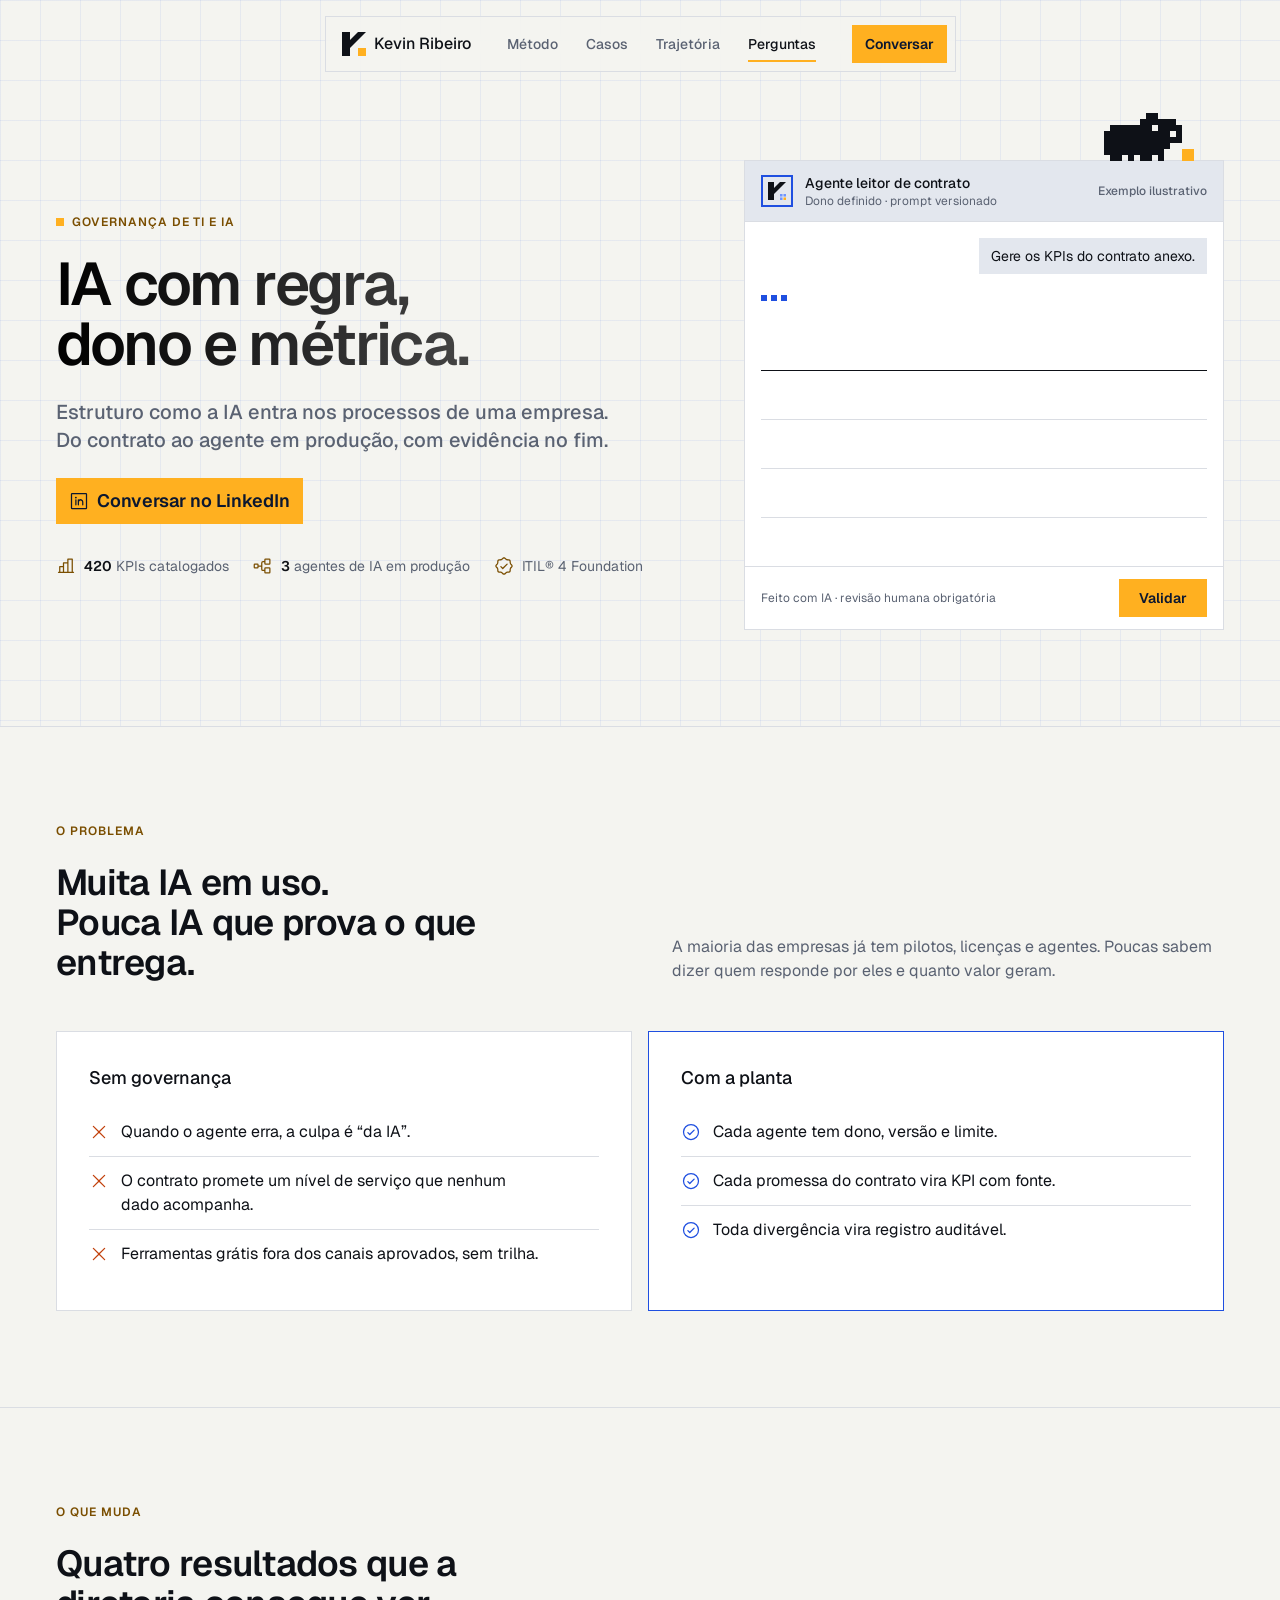
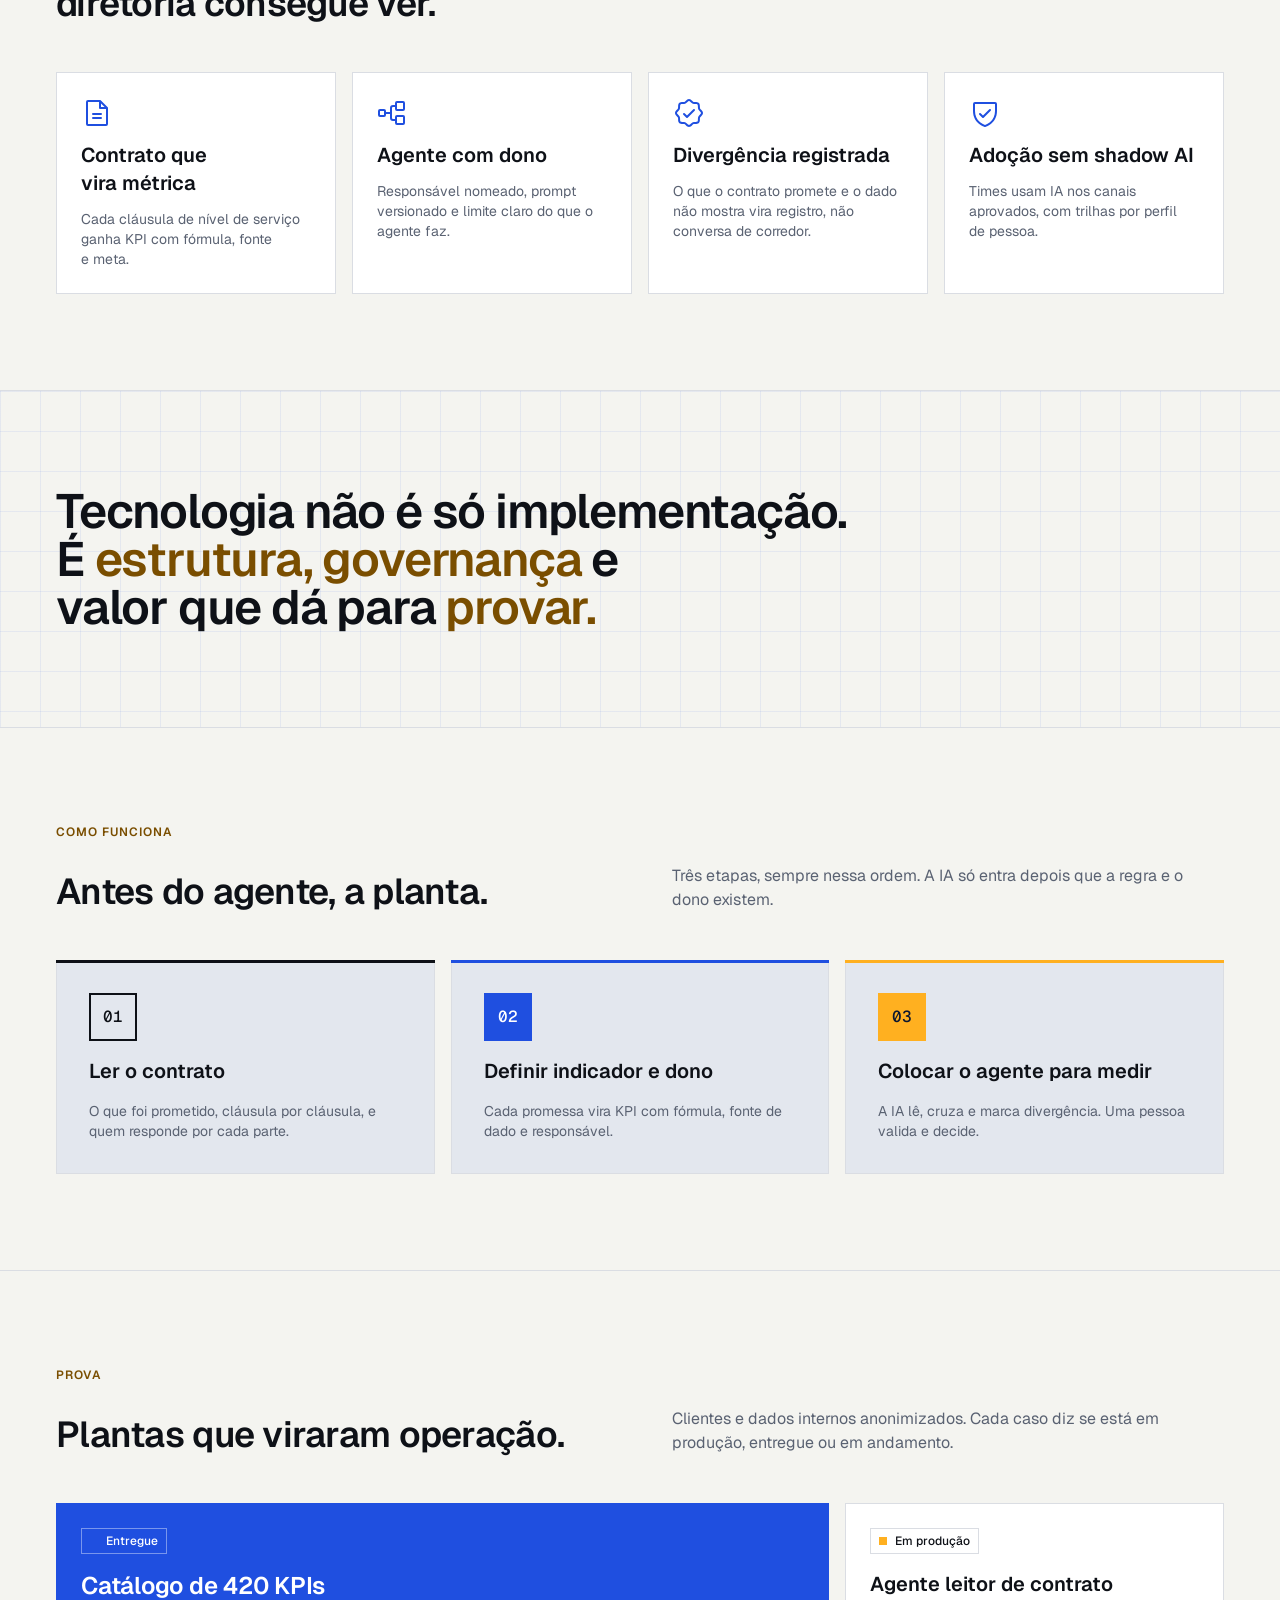
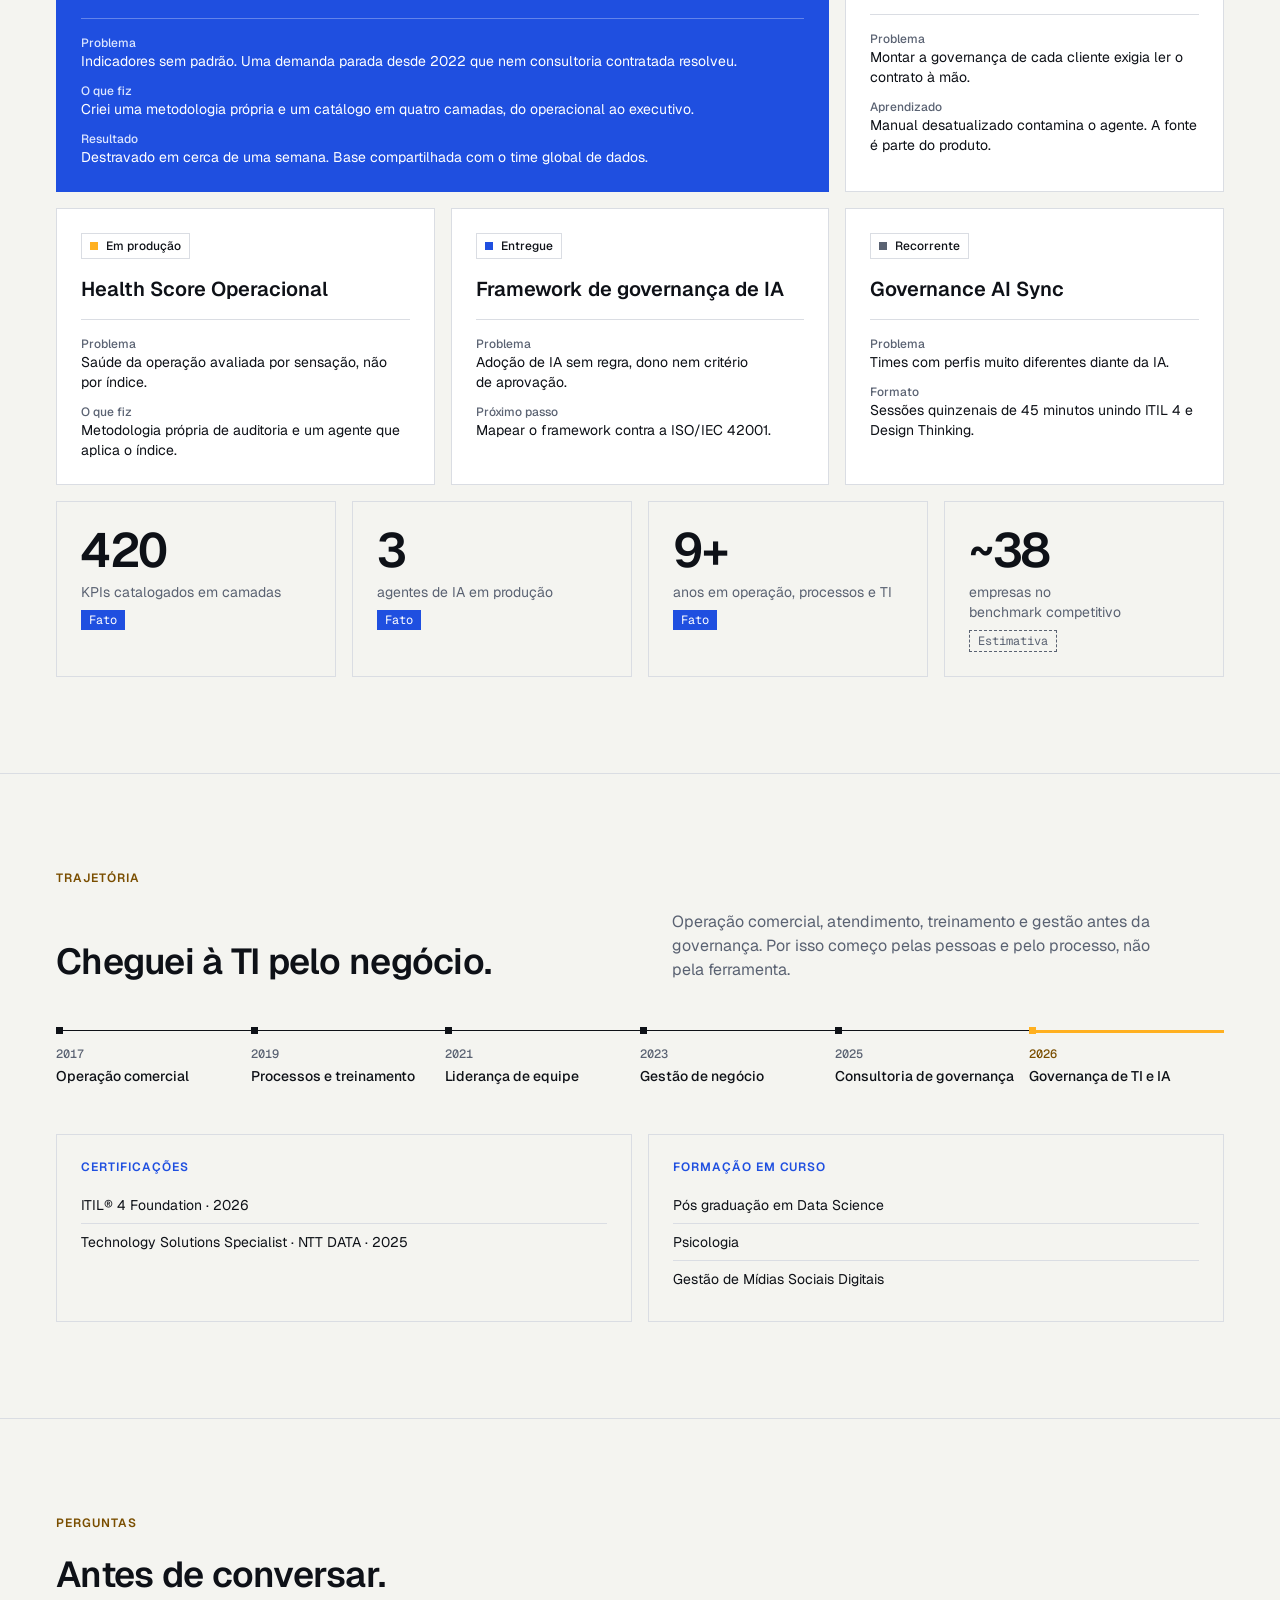
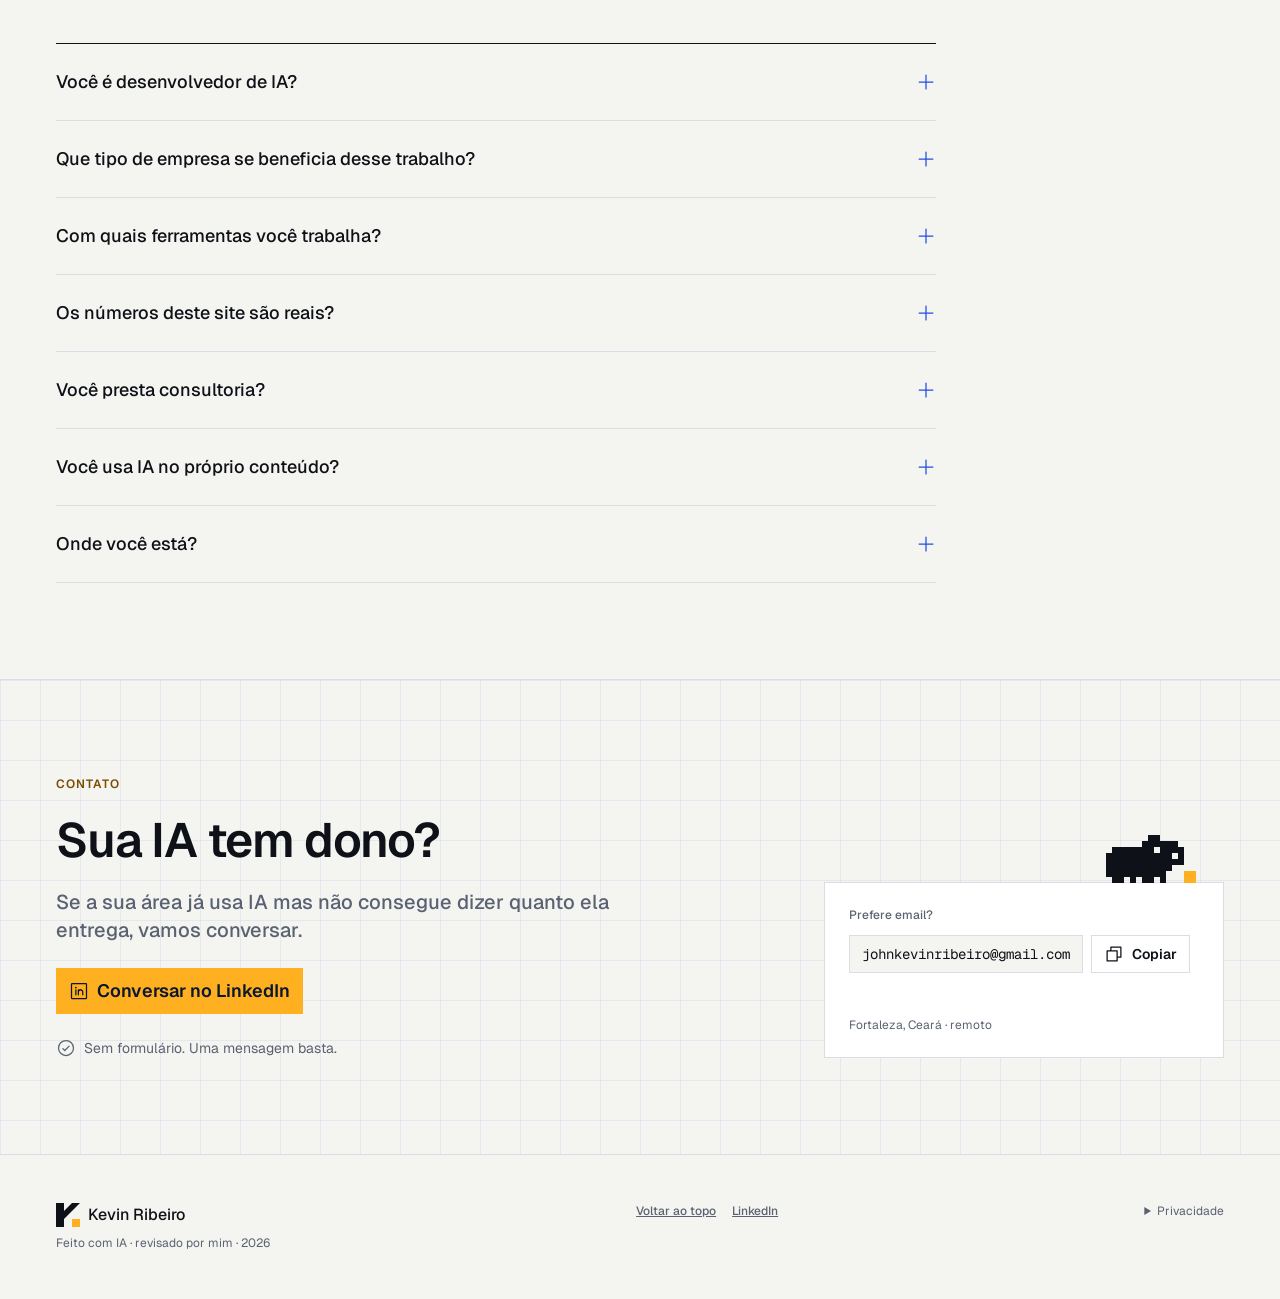
==== commit 7aed50ef: "Adiciona o mascote Kapi e animações interativas ao site - Kapi (capivara em pixel com cursor âmbar) " ====
--- a/index.html
+++ b/index.html
@@ -127,7 +127,7 @@
 .agent-av{width:32px;height:32px;display:flex;align-items:center;justify-content:center;border:2px solid var(--link)}
 .agent-av svg{width:18px;height:18px}
 .agent-body{padding:16px;display:flex;flex-direction:column;gap:12px}
-.ask{align-self:flex-end;background:var(--surface-2);padding:8px 12px;max-width:85%}
+.ask{align-self:flex-end;background:var(--surface-2);padding:8px 12px;max-width:85%;min-height:36px}
 .tbl{width:100%;border-collapse:collapse}
 .tbl th{text-align:left;padding:8px 8px 8px 0;border-bottom:1px solid var(--fg)}
 .tbl td{padding:8px 8px 8px 0;border-bottom:1px solid var(--line);vertical-align:top}
@@ -224,6 +224,133 @@
 .reveal-ready .reveal{opacity:0;transform:translateY(32px)}
 .reveal-ready .reveal.in{opacity:1;transform:none;transition:opacity 700ms var(--ease),transform 700ms var(--ease)}
 @keyframes linkIn{from{opacity:0;transform:translateY(24px)}to{opacity:1;transform:none}}
+
+/* ===== interações v2: grade viva, demo do agente, contadores, Kapi ===== */
+:root{--grid-hi:rgba(142,168,245,.42);--spot:rgba(142,168,245,.14)}
+@media (prefers-color-scheme: light){:root:not([data-theme="dark"]){--grid-hi:rgba(31,79,224,.30);--spot:rgba(31,79,224,.08)}}
+:root[data-theme="light"]{--grid-hi:rgba(31,79,224,.30);--spot:rgba(31,79,224,.08)}
+
+.progress{position:fixed;left:0;top:0;height:3px;width:100%;z-index:25;background:var(--accent);transform:scaleX(var(--p,0));transform-origin:0 50%;pointer-events:none}
+
+/* a grade acende perto do ponteiro */
+.grid-bg{position:relative}
+.grid-bg::before{content:"";position:absolute;inset:0;pointer-events:none;opacity:0;transition:opacity 400ms var(--ease);
+  background-image:linear-gradient(var(--grid-hi) 1px,transparent 1px),linear-gradient(90deg,var(--grid-hi) 1px,transparent 1px);background-size:40px 40px;
+  -webkit-mask-image:radial-gradient(260px circle at var(--mx,50%) var(--my,50%),#000,transparent);mask-image:radial-gradient(260px circle at var(--mx,50%) var(--my,50%),#000,transparent)}
+.grid-bg.lit::before{opacity:1}
+.grid-bg>*{position:relative}
+
+/* o K se constrói: pilar, vetor, nó */
+.brand svg *{transform-box:fill-box}
+.reveal-ready .brand.build .k-p{transform-origin:50% 100%;animation:kP 300ms var(--ease) both}
+.reveal-ready .brand.build .k-v{animation:kV 300ms var(--ease) 300ms both}
+.reveal-ready .brand.build .k-n{animation:kN 1ms steps(1,end) 620ms both}
+@keyframes kP{from{transform:scaleY(0)}}
+@keyframes kV{from{opacity:0;transform:translate(-34%,34%)}}
+@keyframes kN{from{opacity:0}}
+
+.links a{position:relative}
+.links a::after{content:"";position:absolute;left:12px;right:12px;bottom:0;height:2px;background:var(--accent);transform:scaleX(0);transform-origin:0 50%;transition:transform 300ms var(--ease)}
+.links a:hover::after,.links a[aria-current="true"]::after{transform:none}
+.links a[aria-current="true"]{box-shadow:none}
+
+/* entrada do hero */
+.reveal-ready .hero-copy>*{animation:rise 700ms var(--ease) both;animation-delay:calc(var(--i,0)*90ms)}
+@keyframes rise{from{opacity:0;transform:translateY(20px)}}
+
+/* demo do agente */
+.agent{position:relative}
+.reveal-ready .agent.demo [data-s]{opacity:0}
+.reveal-ready .agent.demo p[data-s]{transform:translateY(8px)}
+.reveal-ready .agent.demo [data-s].on{opacity:1;transform:none;transition:opacity 240ms var(--ease),transform 240ms var(--ease)}
+.reveal-ready .agent.demo tr[data-s] .seal{opacity:0;transform:scale(1.35)}
+.reveal-ready .agent.demo tr[data-s].on .seal{opacity:1;transform:none;transition:opacity 160ms var(--ease) 220ms,transform 160ms var(--ease) 220ms}
+.think{display:inline-flex;gap:4px;align-items:center;height:20px}
+.think i{width:6px;height:6px;background:var(--link);animation:blink 900ms steps(1,end) infinite}
+.think i:nth-child(2){animation-delay:300ms}
+.think i:nth-child(3){animation-delay:600ms}
+.caret::after{content:"";display:inline-block;width:7px;height:14px;background:var(--accent);vertical-align:-2px;margin-left:2px;animation:blink 1s steps(1,end) infinite}
+@keyframes blink{50%{opacity:0}}
+.agent-foot .btn{min-width:88px;justify-content:center}
+.agent-foot .btn.done{background:var(--action);color:var(--action-fg)}
+.tbl tbody tr{transition:background-color 300ms var(--ease)}
+.tbl tbody tr:hover{background:var(--spot)}
+
+/* listas em sequência */
+.reveal-ready .box.reveal li{opacity:0;transform:translateX(-12px)}
+.reveal-ready .box.reveal.in li{opacity:1;transform:none;transition:opacity 500ms var(--ease),transform 500ms var(--ease);transition-delay:calc(var(--i,0)*140ms + 250ms)}
+.reveal-ready .box.reveal li .ic{transform:scale(0)}
+.reveal-ready .box.reveal.in li .ic{transform:none;transition:transform 300ms var(--ease);transition-delay:calc(var(--i,0)*140ms + 450ms)}
+.box li{transition:padding-left 300ms var(--ease)}
+.box li:hover{padding-left:8px}
+
+/* foco de luz e cotas nos cartões */
+.spot{position:relative;isolation:isolate}
+.spot::after{content:"";position:absolute;inset:0;pointer-events:none;opacity:0;z-index:-1;transition:opacity 300ms var(--ease);
+  background:radial-gradient(240px circle at var(--x,50%) var(--y,50%),var(--spot),transparent 70%)}
+.spot:hover::after{opacity:1}
+.case.wide.spot::after{background:radial-gradient(280px circle at var(--x,50%) var(--y,50%),rgba(255,255,255,.18),transparent 70%)}
+.tick::before{content:"";position:absolute;inset:-1px;pointer-events:none;opacity:0;transition:opacity 300ms var(--ease),inset 300ms var(--ease);
+  background:
+   linear-gradient(var(--accent),var(--accent)) 0 0/12px 1px no-repeat,linear-gradient(var(--accent),var(--accent)) 0 0/1px 12px no-repeat,
+   linear-gradient(var(--accent),var(--accent)) 100% 0/12px 1px no-repeat,linear-gradient(var(--accent),var(--accent)) 100% 0/1px 12px no-repeat,
+   linear-gradient(var(--accent),var(--accent)) 0 100%/12px 1px no-repeat,linear-gradient(var(--accent),var(--accent)) 0 100%/1px 12px no-repeat,
+   linear-gradient(var(--accent),var(--accent)) 100% 100%/12px 1px no-repeat,linear-gradient(var(--accent),var(--accent)) 100% 100%/1px 12px no-repeat}
+.tick:hover::before{opacity:1;inset:-7px}
+.case,.num,.cred{transition:transform 500ms var(--ease),border-color 300ms var(--ease)}
+.case:hover,.num:hover{transform:translateY(-4px);border-color:var(--link)}
+.benefit .ic{transition:transform 500ms var(--ease),color 300ms var(--ease)}
+.benefit:hover .ic{transform:translateY(-2px);color:var(--accent-text)}
+.chip.prod::before{animation:blink 1.6s steps(1,end) infinite}
+
+/* etapas acendem em ordem */
+.step::before{content:"";position:absolute;left:-1px;right:-1px;top:-1px;height:3px;background:var(--fg);transform-origin:0 50%}
+.step:nth-child(2)::before{background:var(--action)}
+.step:nth-child(3)::before{background:var(--accent)}
+.reveal-ready .steps .step::before{transform:scaleX(0);transition:transform 450ms linear;transition-delay:calc(var(--i,0)*450ms + 300ms)}
+.reveal-ready .steps.go .step::before{transform:none}
+.reveal-ready .steps .step-n{background:transparent;border-color:var(--line);color:var(--muted);transition:background-color 300ms var(--ease),border-color 300ms var(--ease),color 300ms var(--ease);transition-delay:calc(var(--i,0)*450ms + 500ms)}
+.reveal-ready .steps.go .step:nth-child(1) .step-n{border-color:var(--fg);color:var(--fg)}
+.reveal-ready .steps.go .step:nth-child(2) .step-n{background:var(--action);border-color:var(--action);color:var(--action-fg)}
+.reveal-ready .steps.go .step:nth-child(3) .step-n{background:var(--accent);border-color:var(--accent);color:var(--accent-fg)}
+
+/* linha do tempo se desenha */
+.tl{border-top:0;position:relative}
+.tl::before{content:"";position:absolute;left:0;right:0;top:0;height:1px;background:var(--fg);transform-origin:0 50%}
+.tl li{position:relative;transition:color 300ms var(--ease)}
+.tl li::before{content:"";position:absolute;left:0;top:-3px;width:7px;height:7px;background:var(--fg);transition:transform 300ms var(--ease),background-color 300ms var(--ease)}
+.tl li.now::before{background:var(--accent)}
+.tl li:hover::before{background:var(--accent);transform:scale(1.6)}
+.reveal-ready .tl::before{transform:scaleX(0);transition:transform 1400ms var(--ease)}
+.reveal-ready .tl.go::before{transform:none}
+.reveal-ready .tl li{opacity:0;transform:translateY(10px);transition:opacity 450ms var(--ease),transform 450ms var(--ease);transition-delay:calc(var(--i,0)*180ms + 150ms)}
+.reveal-ready .tl.go li{opacity:1;transform:none}
+
+.faq .ans{overflow:hidden}
+.faq details.closing summary .ic{transform:none}
+.faq summary{transition:color 300ms var(--ease),padding-left 300ms var(--ease)}
+.faq summary:hover{padding-left:8px;color:var(--accent-text)}
+#copy.ok{border-color:var(--accent);color:var(--accent-text)}
+
+/* Kapi, o mascote */
+.kapi-rail{position:absolute;left:0;right:0;bottom:100%;height:48px;pointer-events:none}
+.kapi{appearance:none;-webkit-appearance:none;border:0;background:none;padding:0;margin:0;color:var(--fg);cursor:pointer;display:block;width:90px;height:48px;line-height:0;position:absolute;right:24px;bottom:0;pointer-events:auto;-webkit-tap-highlight-color:transparent}
+.kapi-rail.js .kapi{right:auto;left:0;transform:translateX(var(--kx,0px))}
+.kapi svg{width:100%;height:100%;display:block;overflow:visible;transform:translateY(var(--hop,0px)) scaleX(var(--dir,1))}
+.kapi .k-cur{fill:var(--accent)}
+.kapi .k-lid,.kapi .k-legs-b{opacity:0}
+.kapi.blink .k-lid{opacity:1}
+.kapi.step .k-legs-a{opacity:0}
+.kapi.step .k-legs-b{opacity:1}
+.kapi.left{--dir:-1}
+.kapi.hop{--hop:-6px}
+.kapi.twitch .k-ear{transform:translateX(-1px)}
+.reveal-ready .kapi .k-cur{animation:blink 1.1s steps(1,end) infinite}
+.kapi-say{position:absolute;bottom:calc(100% + 56px);left:var(--sx,auto);right:var(--sr,auto);max-width:min(300px,100%);background:var(--surface-2);border:1px solid var(--line);padding:6px 10px;font-family:var(--mono);font-size:12px;line-height:16px;color:var(--fg);opacity:0;transform:translateY(4px);transition:opacity 200ms var(--ease),transform 200ms var(--ease);pointer-events:none;z-index:2}
+.kapi-say.on{opacity:1;transform:none}
+.kapi-say b{color:var(--accent-text);font-weight:500}
+.contact{position:relative}
+.foot-kapi{display:flex;align-items:flex-end;gap:12px}
 
 @media (max-width:1024px){
   .hero-grid,.final-box,.sec-head{grid-template-columns:minmax(0,1fr)}
@@ -253,19 +380,21 @@
   *,*::before,*::after{transition-duration:200ms!important;animation:none!important}
   .reveal-ready .reveal{transform:none}
   .tagline .w{opacity:1}
-  .btn:hover,.benefit:hover{transform:none}
+  .btn:hover,.benefit:hover,.case:hover,.num:hover{transform:none}
+  .box li:hover,.faq summary:hover{padding-left:0}
 }
 </style>
 </head>
 <body>
 
 
+<div class="progress" id="progress" aria-hidden="true"></div>
 <a class="skip" href="#conteudo">Pular para o conteúdo</a>
 
 <header class="nav">
   <div class="nav-bar">
-    <a class="brand title-3" href="#topo" aria-label="Kevin Ribeiro, início">
-      <svg aria-hidden="true" viewBox="0 0 3 3"><rect width="1" height="3" fill="currentColor"></rect><path d="M1 1 2 0h1L1 2z" fill="currentColor"></path><rect x="2" y="2" width="1" height="1" fill="#FFB020"></rect></svg>
+    <a class="brand build title-3" href="#topo" aria-label="Kevin Ribeiro, início">
+      <svg aria-hidden="true" viewBox="0 0 3 3"><rect class="k-p" width="1" height="3" fill="currentColor"></rect><path class="k-v" d="M1 1 2 0h1L1 2z" fill="currentColor"></path><rect class="k-n" x="2" y="2" width="1" height="1" fill="#FFB020"></rect></svg>
       Kevin Ribeiro
     </a>
     <nav class="links title-4" aria-label="Seções">
@@ -300,7 +429,8 @@
           <li><svg class="ic" aria-hidden="true" focusable="false" viewBox="0 0 256 256" fill="currentColor"><path d="M225.86,102.82c-3.77-3.94-7.67-8-9.14-11.57-1.36-3.27-1.44-8.69-1.52-13.94-.15-9.76-.31-20.82-8-28.51s-18.75-7.85-28.51-8c-5.25-.08-10.67-.16-13.94-1.52-3.56-1.47-7.63-5.37-11.57-9.14C146.28,23.51,138.44,16,128,16s-18.27,7.51-25.18,14.14c-3.94,3.77-8,7.67-11.57,9.14C88,40.64,82.56,40.72,77.31,40.8c-9.76.15-20.82.31-28.51,8S41,67.55,40.8,77.31c-.08,5.25-.16,10.67-1.52,13.94-1.47,3.56-5.37,7.63-9.14,11.57C23.51,109.72,16,117.56,16,128s7.51,18.27,14.14,25.18c3.77,3.94,7.67,8,9.14,11.57,1.36,3.27,1.44,8.69,1.52,13.94.15,9.76.31,20.82,8,28.51s18.75,7.85,28.51,8c5.25.08,10.67.16,13.94,1.52,3.56,1.47,7.63,5.37,11.57,9.14C109.72,232.49,117.56,240,128,240s18.27-7.51,25.18-14.14c3.94-3.77,8-7.67,11.57-9.14,3.27-1.36,8.69-1.44,13.94-1.52,9.76-.15,20.82-.31,28.51-8s7.85-18.75,8-28.51c.08-5.25.16-10.67,1.52-13.94,1.47-3.56,5.37-7.63,9.14-11.57C232.49,146.28,240,138.44,240,128S232.49,109.73,225.86,102.82Zm-11.55,39.29c-4.79,5-9.75,10.17-12.38,16.52-2.52,6.1-2.63,13.07-2.73,19.82-.1,7-.21,14.33-3.32,17.43s-10.39,3.22-17.43,3.32c-6.75.1-13.72.21-19.82,2.73-6.35,2.63-11.52,7.59-16.52,12.38S132,224,128,224s-9.15-4.92-14.11-9.69-10.17-9.75-16.52-12.38c-6.1-2.52-13.07-2.63-19.82-2.73-7-.1-14.33-.21-17.43-3.32s-3.22-10.39-3.32-17.43c-.1-6.75-.21-13.72-2.73-19.82-2.63-6.35-7.59-11.52-12.38-16.52S32,132,32,128s4.92-9.15,9.69-14.11,9.75-10.17,12.38-16.52c2.52-6.1,2.63-13.07,2.73-19.82.1-7,.21-14.33,3.32-17.43S70.51,56.9,77.55,56.8c6.75-.1,13.72-.21,19.82-2.73,6.35-2.63,11.52-7.59,16.52-12.38S124,32,128,32s9.15,4.92,14.11,9.69,10.17,9.75,16.52,12.38c6.1,2.52,13.07,2.63,19.82,2.73,7,.1,14.33.21,17.43,3.32s3.22,10.39,3.32,17.43c.1,6.75.21,13.72,2.73,19.82,2.63,6.35,7.59,11.52,12.38,16.52S224,124,224,128,219.08,137.15,214.31,142.11ZM173.66,98.34a8,8,0,0,1,0,11.32l-56,56a8,8,0,0,1-11.32,0l-24-24a8,8,0,0,1,11.32-11.32L112,148.69l50.34-50.35A8,8,0,0,1,173.66,98.34Z"/></svg><span>ITIL® 4 Foundation</span></li>
         </ul>
       </div>
-      <figure class="agent" aria-label="Exemplo ilustrativo da interface de um agente leitor de contrato">
+      <figure class="agent demo" id="agent" aria-label="Exemplo ilustrativo da interface de um agente leitor de contrato">
+        <div class="kapi-rail" data-kapi="hero"><button class="kapi" type="button" aria-label="Kapi, o mascote. Clique para ele falar"><svg aria-hidden="true" focusable="false" viewBox="0 0 15 8" shape-rendering="crispEdges" fill="currentColor"><rect class="k-ear" x="7" y="0" width="2" height="1"></rect><path fill-rule="evenodd" d="M6 1h6v1h1v3h-2v1h-1v1H0V3h1V2h5zM8 2v1h1V2zM11 3v1h1V3z"></path><rect class="k-lid" x="8" y="2" width="1" height="1"></rect><g class="k-legs-a"><rect x="1" y="7" width="2" height="1"></rect><rect x="4" y="7" width="1" height="1"></rect><rect x="6" y="7" width="2" height="1"></rect><rect x="9" y="7" width="1" height="1"></rect></g><g class="k-legs-b"><rect x="1" y="7" width="1" height="1"></rect><rect x="3" y="7" width="2" height="1"></rect><rect x="6" y="7" width="1" height="1"></rect><rect x="8" y="7" width="2" height="1"></rect></g><rect class="k-cur" x="13" y="6" width="2" height="2"></rect></svg></button></div><p class="kapi-say" role="status"></p>
         <div class="agent-head">
           <div class="agent-id">
             <span class="agent-av"><svg aria-hidden="true" viewBox="0 0 3 3"><rect width="1" height="3" fill="currentColor"></rect><path d="M1 1 2 0h1L1 2z" fill="currentColor"></path><rect x="2" y="2" width=".42" height=".42" fill="#6E95FF"></rect><rect x="2.58" y="2" width=".42" height=".42" fill="#6E95FF"></rect><rect x="2" y="2.58" width=".42" height=".42" fill="#6E95FF"></rect><rect x="2.58" y="2.58" width=".42" height=".42" fill="#FFB020"></rect></svg></span>
@@ -309,21 +439,21 @@
           <span class="caption-4 muted">Exemplo ilustrativo</span>
         </div>
         <div class="agent-body">
-          <p class="ask body-6">Gere os KPIs do contrato anexo.</p>
-          <p class="body-6">Encontrei 3 cláusulas de nível de serviço. Uma não tem fonte de dado.</p>
+          <p class="ask body-6" data-s="ask">Gere os KPIs do contrato anexo.</p>
+          <p class="body-6" data-s="ans">Encontrei 3 cláusulas de nível de serviço. Uma não tem fonte de dado.</p>
           <div style="overflow-x:auto">
             <table class="tbl caption-5">
-              <thead><tr class="caption-4"><th>Cláusula</th><th>KPI sugerido</th><th class="hide-sm">Fonte</th><th>Evidência</th></tr></thead>
+              <thead data-s="head"><tr class="caption-4"><th>Cláusula</th><th>KPI sugerido</th><th class="hide-sm">Fonte</th><th>Evidência</th></tr></thead>
               <tbody>
-                <tr><td>Resposta P1 em 30 min</td><td>Tempo médio de resposta P1</td><td class="hide-sm">Incidentes</td><td><span class="seal seal-fato">Fato</span></td></tr>
-                <tr><td>Reincidência abaixo de 5%</td><td>Taxa de reincidência</td><td class="hide-sm">Problemas</td><td><span class="seal seal-fato">Fato</span></td></tr>
-                <tr class="flag"><td>Satisfação “adequada”</td><td>CSAT pós atendimento</td><td class="hide-sm">Não definida</td><td><span class="seal seal-inf">Inferência</span></td></tr>
+                <tr data-s="row"><td>Resposta P1 em 30 min</td><td>Tempo médio de resposta P1</td><td class="hide-sm">Incidentes</td><td><span class="seal seal-fato">Fato</span></td></tr>
+                <tr data-s="row"><td>Reincidência abaixo de 5%</td><td>Taxa de reincidência</td><td class="hide-sm">Problemas</td><td><span class="seal seal-fato">Fato</span></td></tr>
+                <tr class="flag" data-s="row"><td>Satisfação “adequada”</td><td>CSAT pós atendimento</td><td class="hide-sm">Não definida</td><td><span class="seal seal-inf">Inferência</span></td></tr>
               </tbody>
             </table>
           </div>
-          <p class="caption-4" style="color:var(--accent-text);display:flex;gap:8px;align-items:center"><svg class="ic" aria-hidden="true" focusable="false" viewBox="0 0 256 256" fill="currentColor"><path d="M236.8,188.09,149.35,36.22h0a24.76,24.76,0,0,0-42.7,0L19.2,188.09a23.51,23.51,0,0,0,0,23.72A24.35,24.35,0,0,0,40.55,224h174.9a24.35,24.35,0,0,0,21.33-12.19A23.51,23.51,0,0,0,236.8,188.09ZM222.93,203.8a8.5,8.5,0,0,1-7.48,4.2H40.55a8.5,8.5,0,0,1-7.48-4.2,7.59,7.59,0,0,1,0-7.72L120.52,44.21a8.75,8.75,0,0,1,15,0l87.45,151.87A7.59,7.59,0,0,1,222.93,203.8ZM120,144V104a8,8,0,0,1,16,0v40a8,8,0,0,1-16,0Zm20,36a12,12,0,1,1-12-12A12,12,0,0,1,140,180Z"/></svg>Divergência registrada: meta sem medida.</p>
+          <p class="caption-4" data-s="warn" style="color:var(--accent-text);display:flex;gap:8px;align-items:center"><svg class="ic" aria-hidden="true" focusable="false" viewBox="0 0 256 256" fill="currentColor"><path d="M236.8,188.09,149.35,36.22h0a24.76,24.76,0,0,0-42.7,0L19.2,188.09a23.51,23.51,0,0,0,0,23.72A24.35,24.35,0,0,0,40.55,224h174.9a24.35,24.35,0,0,0,21.33-12.19A23.51,23.51,0,0,0,236.8,188.09ZM222.93,203.8a8.5,8.5,0,0,1-7.48,4.2H40.55a8.5,8.5,0,0,1-7.48-4.2,7.59,7.59,0,0,1,0-7.72L120.52,44.21a8.75,8.75,0,0,1,15,0l87.45,151.87A7.59,7.59,0,0,1,222.93,203.8ZM120,144V104a8,8,0,0,1,16,0v40a8,8,0,0,1-16,0Zm20,36a12,12,0,1,1-12-12A12,12,0,0,1,140,180Z"/></svg>Divergência registrada: meta sem medida.</p>
         </div>
-        <div class="agent-foot"><span class="caption-5 muted">Feito com IA · revisão humana obrigatória</span><span class="btn btn-primary button-sm" aria-hidden="true">Validar</span></div>
+        <div class="agent-foot"><span class="caption-5 muted" id="agent-note">Feito com IA · revisão humana obrigatória</span><button class="btn btn-primary button-sm" id="validar" type="button">Validar</button></div>
       </figure>
     </div>
   </div>
@@ -363,10 +493,10 @@
         <h2 class="heading-3" id="t-ben">Quatro resultados que a diretoria consegue ver.</h2>
       </div>
       <ul class="benefits">
-        <li class="benefit reveal"><svg class="ic" aria-hidden="true" focusable="false" viewBox="0 0 256 256" fill="currentColor"><path d="M213.66,82.34l-56-56A8,8,0,0,0,152,24H56A16,16,0,0,0,40,40V216a16,16,0,0,0,16,16H200a16,16,0,0,0,16-16V88A8,8,0,0,0,213.66,82.34ZM160,51.31,188.69,80H160ZM200,216H56V40h88V88a8,8,0,0,0,8,8h48V216Zm-32-80a8,8,0,0,1-8,8H96a8,8,0,0,1,0-16h64A8,8,0,0,1,168,136Zm0,32a8,8,0,0,1-8,8H96a8,8,0,0,1,0-16h64A8,8,0,0,1,168,168Z"/></svg><p class="heading-6">Contrato que vira métrica</p><p class="body-6 muted">Cada cláusula de nível de serviço ganha KPI com fórmula, fonte e meta.</p></li>
-        <li class="benefit reveal"><svg class="ic" aria-hidden="true" focusable="false" viewBox="0 0 256 256" fill="currentColor"><path d="M160,112h48a16,16,0,0,0,16-16V48a16,16,0,0,0-16-16H160a16,16,0,0,0-16,16V64H128a24,24,0,0,0-24,24v32H72v-8A16,16,0,0,0,56,96H24A16,16,0,0,0,8,112v32a16,16,0,0,0,16,16H56a16,16,0,0,0,16-16v-8h32v32a24,24,0,0,0,24,24h16v16a16,16,0,0,0,16,16h48a16,16,0,0,0,16-16V160a16,16,0,0,0-16-16H160a16,16,0,0,0-16,16v16H128a8,8,0,0,1-8-8V88a8,8,0,0,1,8-8h16V96A16,16,0,0,0,160,112ZM56,144H24V112H56v32Zm104,16h48v48H160Zm0-112h48V96H160Z"/></svg><p class="heading-6">Agente com dono</p><p class="body-6 muted">Responsável nomeado, prompt versionado e limite claro do que o agente faz.</p></li>
-        <li class="benefit reveal"><svg class="ic" aria-hidden="true" focusable="false" viewBox="0 0 256 256" fill="currentColor"><path d="M225.86,102.82c-3.77-3.94-7.67-8-9.14-11.57-1.36-3.27-1.44-8.69-1.52-13.94-.15-9.76-.31-20.82-8-28.51s-18.75-7.85-28.51-8c-5.25-.08-10.67-.16-13.94-1.52-3.56-1.47-7.63-5.37-11.57-9.14C146.28,23.51,138.44,16,128,16s-18.27,7.51-25.18,14.14c-3.94,3.77-8,7.67-11.57,9.14C88,40.64,82.56,40.72,77.31,40.8c-9.76.15-20.82.31-28.51,8S41,67.55,40.8,77.31c-.08,5.25-.16,10.67-1.52,13.94-1.47,3.56-5.37,7.63-9.14,11.57C23.51,109.72,16,117.56,16,128s7.51,18.27,14.14,25.18c3.77,3.94,7.67,8,9.14,11.57,1.36,3.27,1.44,8.69,1.52,13.94.15,9.76.31,20.82,8,28.51s18.75,7.85,28.51,8c5.25.08,10.67.16,13.94,1.52,3.56,1.47,7.63,5.37,11.57,9.14C109.72,232.49,117.56,240,128,240s18.27-7.51,25.18-14.14c3.94-3.77,8-7.67,11.57-9.14,3.27-1.36,8.69-1.44,13.94-1.52,9.76-.15,20.82-.31,28.51-8s7.85-18.75,8-28.51c.08-5.25.16-10.67,1.52-13.94,1.47-3.56,5.37-7.63,9.14-11.57C232.49,146.28,240,138.44,240,128S232.49,109.73,225.86,102.82Zm-11.55,39.29c-4.79,5-9.75,10.17-12.38,16.52-2.52,6.1-2.63,13.07-2.73,19.82-.1,7-.21,14.33-3.32,17.43s-10.39,3.22-17.43,3.32c-6.75.1-13.72.21-19.82,2.73-6.35,2.63-11.52,7.59-16.52,12.38S132,224,128,224s-9.15-4.92-14.11-9.69-10.17-9.75-16.52-12.38c-6.1-2.52-13.07-2.63-19.82-2.73-7-.1-14.33-.21-17.43-3.32s-3.22-10.39-3.32-17.43c-.1-6.75-.21-13.72-2.73-19.82-2.63-6.35-7.59-11.52-12.38-16.52S32,132,32,128s4.92-9.15,9.69-14.11,9.75-10.17,12.38-16.52c2.52-6.1,2.63-13.07,2.73-19.82.1-7,.21-14.33,3.32-17.43S70.51,56.9,77.55,56.8c6.75-.1,13.72-.21,19.82-2.73,6.35-2.63,11.52-7.59,16.52-12.38S124,32,128,32s9.15,4.92,14.11,9.69,10.17,9.75,16.52,12.38c6.1,2.52,13.07,2.63,19.82,2.73,7,.1,14.33.21,17.43,3.32s3.22,10.39,3.32,17.43c.1,6.75.21,13.72,2.73,19.82,2.63,6.35,7.59,11.52,12.38,16.52S224,124,224,128,219.08,137.15,214.31,142.11ZM173.66,98.34a8,8,0,0,1,0,11.32l-56,56a8,8,0,0,1-11.32,0l-24-24a8,8,0,0,1,11.32-11.32L112,148.69l50.34-50.35A8,8,0,0,1,173.66,98.34Z"/></svg><p class="heading-6">Divergência registrada</p><p class="body-6 muted">O que o contrato promete e o dado não mostra vira registro, não conversa de corredor.</p></li>
-        <li class="benefit reveal"><svg class="ic" aria-hidden="true" focusable="false" viewBox="0 0 256 256" fill="currentColor"><path d="M208,40H48A16,16,0,0,0,32,56v56c0,52.72,25.52,84.67,46.93,102.19,23.06,18.86,46,25.26,47,25.53a8,8,0,0,0,4.2,0c1-.27,23.91-6.67,47-25.53C198.48,196.67,224,164.72,224,112V56A16,16,0,0,0,208,40Zm0,72c0,37.07-13.66,67.16-40.6,89.42A129.3,129.3,0,0,1,128,223.62a128.25,128.25,0,0,1-38.92-21.81C61.82,179.51,48,149.3,48,112l0-56,160,0ZM82.34,141.66a8,8,0,0,1,11.32-11.32L112,148.69l50.34-50.35a8,8,0,0,1,11.32,11.32l-56,56a8,8,0,0,1-11.32,0Z"/></svg><p class="heading-6">Adoção sem shadow AI</p><p class="body-6 muted">Times usam IA nos canais aprovados, com trilhas por perfil de pessoa.</p></li>
+        <li class="benefit spot tick reveal"><svg class="ic" aria-hidden="true" focusable="false" viewBox="0 0 256 256" fill="currentColor"><path d="M213.66,82.34l-56-56A8,8,0,0,0,152,24H56A16,16,0,0,0,40,40V216a16,16,0,0,0,16,16H200a16,16,0,0,0,16-16V88A8,8,0,0,0,213.66,82.34ZM160,51.31,188.69,80H160ZM200,216H56V40h88V88a8,8,0,0,0,8,8h48V216Zm-32-80a8,8,0,0,1-8,8H96a8,8,0,0,1,0-16h64A8,8,0,0,1,168,136Zm0,32a8,8,0,0,1-8,8H96a8,8,0,0,1,0-16h64A8,8,0,0,1,168,168Z"/></svg><p class="heading-6">Contrato que vira métrica</p><p class="body-6 muted">Cada cláusula de nível de serviço ganha KPI com fórmula, fonte e meta.</p></li>
+        <li class="benefit spot tick reveal"><svg class="ic" aria-hidden="true" focusable="false" viewBox="0 0 256 256" fill="currentColor"><path d="M160,112h48a16,16,0,0,0,16-16V48a16,16,0,0,0-16-16H160a16,16,0,0,0-16,16V64H128a24,24,0,0,0-24,24v32H72v-8A16,16,0,0,0,56,96H24A16,16,0,0,0,8,112v32a16,16,0,0,0,16,16H56a16,16,0,0,0,16-16v-8h32v32a24,24,0,0,0,24,24h16v16a16,16,0,0,0,16,16h48a16,16,0,0,0,16-16V160a16,16,0,0,0-16-16H160a16,16,0,0,0-16,16v16H128a8,8,0,0,1-8-8V88a8,8,0,0,1,8-8h16V96A16,16,0,0,0,160,112ZM56,144H24V112H56v32Zm104,16h48v48H160Zm0-112h48V96H160Z"/></svg><p class="heading-6">Agente com dono</p><p class="body-6 muted">Responsável nomeado, prompt versionado e limite claro do que o agente faz.</p></li>
+        <li class="benefit spot tick reveal"><svg class="ic" aria-hidden="true" focusable="false" viewBox="0 0 256 256" fill="currentColor"><path d="M225.86,102.82c-3.77-3.94-7.67-8-9.14-11.57-1.36-3.27-1.44-8.69-1.52-13.94-.15-9.76-.31-20.82-8-28.51s-18.75-7.85-28.51-8c-5.25-.08-10.67-.16-13.94-1.52-3.56-1.47-7.63-5.37-11.57-9.14C146.28,23.51,138.44,16,128,16s-18.27,7.51-25.18,14.14c-3.94,3.77-8,7.67-11.57,9.14C88,40.64,82.56,40.72,77.31,40.8c-9.76.15-20.82.31-28.51,8S41,67.55,40.8,77.31c-.08,5.25-.16,10.67-1.52,13.94-1.47,3.56-5.37,7.63-9.14,11.57C23.51,109.72,16,117.56,16,128s7.51,18.27,14.14,25.18c3.77,3.94,7.67,8,9.14,11.57,1.36,3.27,1.44,8.69,1.52,13.94.15,9.76.31,20.82,8,28.51s18.75,7.85,28.51,8c5.25.08,10.67.16,13.94,1.52,3.56,1.47,7.63,5.37,11.57,9.14C109.72,232.49,117.56,240,128,240s18.27-7.51,25.18-14.14c3.94-3.77,8-7.67,11.57-9.14,3.27-1.36,8.69-1.44,13.94-1.52,9.76-.15,20.82-.31,28.51-8s7.85-18.75,8-28.51c.08-5.25.16-10.67,1.52-13.94,1.47-3.56,5.37-7.63,9.14-11.57C232.49,146.28,240,138.44,240,128S232.49,109.73,225.86,102.82Zm-11.55,39.29c-4.79,5-9.75,10.17-12.38,16.52-2.52,6.1-2.63,13.07-2.73,19.82-.1,7-.21,14.33-3.32,17.43s-10.39,3.22-17.43,3.32c-6.75.1-13.72.21-19.82,2.73-6.35,2.63-11.52,7.59-16.52,12.38S132,224,128,224s-9.15-4.92-14.11-9.69-10.17-9.75-16.52-12.38c-6.1-2.52-13.07-2.63-19.82-2.73-7-.1-14.33-.21-17.43-3.32s-3.22-10.39-3.32-17.43c-.1-6.75-.21-13.72-2.73-19.82-2.63-6.35-7.59-11.52-12.38-16.52S32,132,32,128s4.92-9.15,9.69-14.11,9.75-10.17,12.38-16.52c2.52-6.1,2.63-13.07,2.73-19.82.1-7,.21-14.33,3.32-17.43S70.51,56.9,77.55,56.8c6.75-.1,13.72-.21,19.82-2.73,6.35-2.63,11.52-7.59,16.52-12.38S124,32,128,32s9.15,4.92,14.11,9.69,10.17,9.75,16.52,12.38c6.1,2.52,13.07,2.63,19.82,2.73,7,.1,14.33.21,17.43,3.32s3.22,10.39,3.32,17.43c.1,6.75.21,13.72,2.73,19.82,2.63,6.35,7.59,11.52,12.38,16.52S224,124,224,128,219.08,137.15,214.31,142.11ZM173.66,98.34a8,8,0,0,1,0,11.32l-56,56a8,8,0,0,1-11.32,0l-24-24a8,8,0,0,1,11.32-11.32L112,148.69l50.34-50.35A8,8,0,0,1,173.66,98.34Z"/></svg><p class="heading-6">Divergência registrada</p><p class="body-6 muted">O que o contrato promete e o dado não mostra vira registro, não conversa de corredor.</p></li>
+        <li class="benefit spot tick reveal"><svg class="ic" aria-hidden="true" focusable="false" viewBox="0 0 256 256" fill="currentColor"><path d="M208,40H48A16,16,0,0,0,32,56v56c0,52.72,25.52,84.67,46.93,102.19,23.06,18.86,46,25.26,47,25.53a8,8,0,0,0,4.2,0c1-.27,23.91-6.67,47-25.53C198.48,196.67,224,164.72,224,112V56A16,16,0,0,0,208,40Zm0,72c0,37.07-13.66,67.16-40.6,89.42A129.3,129.3,0,0,1,128,223.62a128.25,128.25,0,0,1-38.92-21.81C61.82,179.51,48,149.3,48,112l0-56,160,0ZM82.34,141.66a8,8,0,0,1,11.32-11.32L112,148.69l50.34-50.35a8,8,0,0,1,11.32,11.32l-56,56a8,8,0,0,1-11.32,0Z"/></svg><p class="heading-6">Adoção sem shadow AI</p><p class="body-6 muted">Times usam IA nos canais aprovados, com trilhas por perfil de pessoa.</p></li>
       </ul>
     </div>
   </section>
@@ -384,10 +514,10 @@
         <h2 class="heading-3" id="t-met">Antes do agente, a planta.</h2>
         <p class="body-3">Três etapas, sempre nessa ordem. A IA só entra depois que a regra e o dono existem.</p>
       </div>
-      <ol class="steps">
-        <li class="step reveal"><span class="step-n">01</span><p class="heading-6">Ler o contrato</p><p class="body-6 muted">O que foi prometido, cláusula por cláusula, e quem responde por cada parte.</p></li>
-        <li class="step reveal"><span class="step-n">02</span><p class="heading-6">Definir indicador e dono</p><p class="body-6 muted">Cada promessa vira KPI com fórmula, fonte de dado e responsável.</p></li>
-        <li class="step reveal"><span class="step-n">03</span><p class="heading-6">Colocar o agente para medir</p><p class="body-6 muted">A IA lê, cruza e marca divergência. Uma pessoa valida e decide.</p></li>
+      <ol class="steps" data-seq>
+        <li class="step spot reveal"><span class="step-n">01</span><p class="heading-6">Ler o contrato</p><p class="body-6 muted">O que foi prometido, cláusula por cláusula, e quem responde por cada parte.</p></li>
+        <li class="step spot reveal"><span class="step-n">02</span><p class="heading-6">Definir indicador e dono</p><p class="body-6 muted">Cada promessa vira KPI com fórmula, fonte de dado e responsável.</p></li>
+        <li class="step spot reveal"><span class="step-n">03</span><p class="heading-6">Colocar o agente para medir</p><p class="body-6 muted">A IA lê, cruza e marca divergência. Uma pessoa valida e decide.</p></li>
       </ol>
     </div>
   </section>
@@ -400,7 +530,7 @@
         <p class="body-3">Clientes e dados internos anonimizados. Cada caso diz se está em produção, entregue ou em andamento.</p>
       </div>
       <div class="cases">
-        <article class="case wide reveal">
+        <article class="case wide spot tick reveal">
           <span class="chip ent caption-4">Entregue</span>
           <h3 class="heading-5">Catálogo de 420 KPIs</h3>
           <dl class="body-6">
@@ -409,32 +539,32 @@
             <div><dt class="caption-4">Resultado</dt><dd>Destravado em cerca de uma semana. Base compartilhada com o time global de dados.</dd></div>
           </dl>
         </article>
-        <article class="case reveal">
+        <article class="case spot tick reveal">
           <span class="chip prod caption-4">Em produção</span>
           <h3 class="heading-6">Agente leitor de contrato</h3>
           <dl class="body-6"><div><dt class="caption-4">Problema</dt><dd>Montar a governança de cada cliente exigia ler o contrato à mão.</dd></div><div><dt class="caption-4">Aprendizado</dt><dd>Manual desatualizado contamina o agente. A fonte é parte do produto.</dd></div></dl>
         </article>
-        <article class="case reveal">
+        <article class="case spot tick reveal">
           <span class="chip prod caption-4">Em produção</span>
           <h3 class="heading-6">Health Score Operacional</h3>
           <dl class="body-6"><div><dt class="caption-4">Problema</dt><dd>Saúde da operação avaliada por sensação, não por índice.</dd></div><div><dt class="caption-4">O que fiz</dt><dd>Metodologia própria de auditoria e um agente que aplica o índice.</dd></div></dl>
         </article>
-        <article class="case reveal">
+        <article class="case spot tick reveal">
           <span class="chip ent caption-4">Entregue</span>
           <h3 class="heading-6">Framework de governança de IA</h3>
           <dl class="body-6"><div><dt class="caption-4">Problema</dt><dd>Adoção de IA sem regra, dono nem critério de aprovação.</dd></div><div><dt class="caption-4">Próximo passo</dt><dd>Mapear o framework contra a ISO/IEC 42001.</dd></div></dl>
         </article>
-        <article class="case reveal">
+        <article class="case spot tick reveal">
           <span class="chip rec caption-4">Recorrente</span>
           <h3 class="heading-6">Governance AI Sync</h3>
           <dl class="body-6"><div><dt class="caption-4">Problema</dt><dd>Times com perfis muito diferentes diante da IA.</dd></div><div><dt class="caption-4">Formato</dt><dd>Sessões quinzenais de 45 minutos unindo ITIL 4 e Design Thinking.</dd></div></dl>
         </article>
       </div>
       <ul class="nums">
-        <li class="num reveal"><b>420</b><span class="body-6 muted">KPIs catalogados em camadas</span><span class="seal seal-fato caption-5" style="align-self:flex-start">Fato</span></li>
-        <li class="num reveal"><b>3</b><span class="body-6 muted">agentes de IA em produção</span><span class="seal seal-fato caption-5" style="align-self:flex-start">Fato</span></li>
-        <li class="num reveal"><b>9+</b><span class="body-6 muted">anos em operação, processos e TI</span><span class="seal seal-fato caption-5" style="align-self:flex-start">Fato</span></li>
-        <li class="num reveal"><b>~38</b><span class="body-6 muted">empresas no benchmark competitivo</span><span class="seal seal-inf caption-5" style="align-self:flex-start">Estimativa</span></li>
+        <li class="num spot tick reveal"><b>420</b><span class="body-6 muted">KPIs catalogados em camadas</span><span class="seal seal-fato caption-5" style="align-self:flex-start">Fato</span></li>
+        <li class="num spot tick reveal"><b>3</b><span class="body-6 muted">agentes de IA em produção</span><span class="seal seal-fato caption-5" style="align-self:flex-start">Fato</span></li>
+        <li class="num spot tick reveal"><b>9+</b><span class="body-6 muted">anos em operação, processos e TI</span><span class="seal seal-fato caption-5" style="align-self:flex-start">Fato</span></li>
+        <li class="num spot tick reveal"><b>~38</b><span class="body-6 muted">empresas no benchmark competitivo</span><span class="seal seal-inf caption-5" style="align-self:flex-start">Estimativa</span></li>
       </ul>
     </div>
   </section>
@@ -446,7 +576,7 @@
         <h2 class="heading-3" id="t-tra">Cheguei à TI pelo negócio.</h2>
         <p class="body-3">Operação comercial, atendimento, treinamento e gestão antes da governança. Por isso começo pelas pessoas e pelo processo, não pela ferramenta.</p>
       </div>
-      <ol class="tl">
+      <ol class="tl" data-seq>
         <li><span class="caption-4 muted mono">2017</span><span class="title-4">Operação comercial</span></li>
         <li><span class="caption-4 muted mono">2019</span><span class="title-4">Processos e treinamento</span></li>
         <li><span class="caption-4 muted mono">2021</span><span class="title-4">Liderança de equipe</span></li>
@@ -489,8 +619,9 @@
         <p class="reassure body-6"><svg class="ic" aria-hidden="true" focusable="false" viewBox="0 0 256 256" fill="currentColor"><path d="M173.66,98.34a8,8,0,0,1,0,11.32l-56,56a8,8,0,0,1-11.32,0l-24-24a8,8,0,0,1,11.32-11.32L112,148.69l50.34-50.35A8,8,0,0,1,173.66,98.34ZM232,128A104,104,0,1,1,128,24,104.11,104.11,0,0,1,232,128Zm-16,0a88,88,0,1,0-88,88A88.1,88.1,0,0,0,216,128Z"/></svg>Sem formulário. Uma mensagem basta.</p>
       </div>
       <div class="contact">
+        <div class="kapi-rail" data-kapi="contato"><button class="kapi" type="button" aria-label="Kapi, o mascote. Clique para ele falar"><svg aria-hidden="true" focusable="false" viewBox="0 0 15 8" shape-rendering="crispEdges" fill="currentColor"><rect class="k-ear" x="7" y="0" width="2" height="1"></rect><path fill-rule="evenodd" d="M6 1h6v1h1v3h-2v1h-1v1H0V3h1V2h5zM8 2v1h1V2zM11 3v1h1V3z"></path><rect class="k-lid" x="8" y="2" width="1" height="1"></rect><g class="k-legs-a"><rect x="1" y="7" width="2" height="1"></rect><rect x="4" y="7" width="1" height="1"></rect><rect x="6" y="7" width="2" height="1"></rect><rect x="9" y="7" width="1" height="1"></rect></g><g class="k-legs-b"><rect x="1" y="7" width="1" height="1"></rect><rect x="3" y="7" width="2" height="1"></rect><rect x="6" y="7" width="1" height="1"></rect><rect x="8" y="7" width="2" height="1"></rect></g><rect class="k-cur" x="13" y="6" width="2" height="2"></rect></svg></button></div><p class="kapi-say" role="status"></p>
         <p class="caption-4 muted">Prefere email?</p>
-        <div class="addr"><code id="email">johnkevinribeiro@gmail.com</code><button class="btn btn-ghost button-sm" id="copy" type="button"><svg class="ic" aria-hidden="true" focusable="false" viewBox="0 0 256 256" fill="currentColor"><path d="M216,32H88a8,8,0,0,0-8,8V80H40a8,8,0,0,0-8,8V216a8,8,0,0,0,8,8H168a8,8,0,0,0,8-8V176h40a8,8,0,0,0,8-8V40A8,8,0,0,0,216,32ZM160,208H48V96H160Zm48-48H176V88a8,8,0,0,0-8-8H96V48H208Z"/></svg>Copiar</button></div>
+        <div class="addr"><code id="email">johnkevinribeiro@gmail.com</code><button class="btn btn-ghost button-sm" id="copy" type="button"><svg class="ic" aria-hidden="true" focusable="false" viewBox="0 0 256 256" fill="currentColor"><path d="M216,32H88a8,8,0,0,0-8,8V80H40a8,8,0,0,0-8,8V216a8,8,0,0,0,8,8H168a8,8,0,0,0,8-8V176h40a8,8,0,0,0,8-8V40A8,8,0,0,0,216,32ZM160,208H48V96H160Zm48-48H176V88a8,8,0,0,0-8-8H96V48H208Z"/></svg><span id="copy-lbl">Copiar</span></button></div>
         <p class="status caption-5 muted" id="status" role="status" aria-live="polite"></p>
         <p class="caption-5 muted">Fortaleza, Ceará · remoto</p>
       </div>
@@ -501,7 +632,7 @@
 <footer>
   <div class="wrap foot">
     <div style="display:flex;flex-direction:column;gap:8px">
-      <span class="brand title-3"><svg aria-hidden="true" viewBox="0 0 3 3"><rect width="1" height="3" fill="currentColor"></rect><path d="M1 1 2 0h1L1 2z" fill="currentColor"></path><rect x="2" y="2" width="1" height="1" fill="#FFB020"></rect></svg>Kevin Ribeiro</span>
+      <span class="brand title-3"><svg aria-hidden="true" viewBox="0 0 3 3"><rect class="k-p" width="1" height="3" fill="currentColor"></rect><path class="k-v" d="M1 1 2 0h1L1 2z" fill="currentColor"></path><rect class="k-n" x="2" y="2" width="1" height="1" fill="#FFB020"></rect></svg>Kevin Ribeiro</span>
       <span class="caption-5 muted">Feito com IA · revisado por mim · 2026</span>
     </div>
     <nav class="caption-4" aria-label="Rodapé">
@@ -540,7 +671,11 @@
     els.forEach(function(el){el.classList.add('pending');});
     root.classList.add('reveal-ready');
     document.querySelectorAll('.reveal:not(.pending)').forEach(function(el){el.classList.add('in');});
-    var ro=new IntersectionObserver(function(es){es.forEach(function(en){if(en.isIntersecting){en.target.classList.add('in');ro.unobserve(en.target);}});},{rootMargin:'0px 0px -10% 0px'});
+    var ro=new IntersectionObserver(function(es){es.forEach(function(en){if(en.isIntersecting){
+      var el=en.target, sib=[].slice.call(el.parentNode.children).filter(function(c){return c.classList.contains('reveal');});
+      el.style.transitionDelay=Math.min(sib.indexOf(el),5)*90+'ms';
+      el.addEventListener('transitionend',function done(e){if(e.target===el&&e.propertyName==='transform'){el.style.transitionDelay='';el.removeEventListener('transitionend',done);}});
+      el.classList.add('in');ro.unobserve(el);}});},{rootMargin:'0px 0px -10% 0px'});
     els.forEach(function(el){ro.observe(el);});
   }
 
@@ -566,12 +701,162 @@
     }
   }
 
+
+  // ===== interações v2 =====
+  var motion=root.classList.contains('reveal-ready'), hasIO='IntersectionObserver' in window;
+  function each(sel,fn,ctx){[].forEach.call((ctx||document).querySelectorAll(sel),fn);}
+  function seen(sel,fn,th){
+    if(!hasIO){each(sel,fn);return;}
+    var o=new IntersectionObserver(function(es){es.forEach(function(en){if(en.isIntersecting){o.unobserve(en.target);fn(en.target);}});},{threshold:th||0.3});
+    each(sel,function(el){o.observe(el);});
+  }
+
+  // índices para animações em sequência
+  each('[data-seq],.hero-copy,.box ul',function(p){[].forEach.call(p.children,function(c,i){c.style.setProperty('--i',i);});});
+  seen('.steps,.tl',function(el){el.classList.add('go');});
+
+  // barra de progresso de leitura
+  var bar=document.getElementById('progress'), pTick=false;
+  function prog(){pTick=false;var h=document.documentElement.scrollHeight-window.innerHeight;bar.style.setProperty('--p',h>0?Math.min(1,window.scrollY/h):0);}
+  window.addEventListener('scroll',function(){if(!pTick){pTick=true;requestAnimationFrame(prog);}},{passive:true});
+  window.addEventListener('resize',prog); prog();
+
+  // ponteiro: a grade acende e os cartões ganham foco de luz
+  var lit=null, pe=null;
+  function point(){
+    var e=pe; pe=null; if(!e||!e.target.closest)return;
+    var g=e.target.closest('.grid-bg'), c=e.target.closest('.spot'), r;
+    if(lit&&lit!==g)lit.classList.remove('lit');
+    if(g){r=g.getBoundingClientRect();g.style.setProperty('--mx',(e.clientX-r.left)+'px');g.style.setProperty('--my',(e.clientY-r.top)+'px');g.classList.add('lit');}
+    lit=g;
+    if(c){r=c.getBoundingClientRect();c.style.setProperty('--x',(e.clientX-r.left)+'px');c.style.setProperty('--y',(e.clientY-r.top)+'px');}
+  }
+  document.addEventListener('pointermove',function(e){if(e.pointerType==='touch')return;if(!pe)requestAnimationFrame(point);pe=e;},{passive:true});
+  document.documentElement.addEventListener('pointerleave',function(){if(lit){lit.classList.remove('lit');lit=null;}});
+
+  // o K se reconstrói ao passar o ponteiro
+  var brand=document.querySelector('.brand.build');
+  if(brand)brand.addEventListener('pointerenter',function(){brand.classList.remove('build');void brand.offsetWidth;brand.classList.add('build');});
+
+  // números contam até o valor
+  if(motion)seen('.num b,.proof b',function(el){
+    var m=el.textContent.match(/^(\D*)(\d+)(\D*)$/); if(!m)return;
+    var n=+m[2], t0=0;
+    function f(t){t0=t0||t;var p=Math.min(1,(t-t0)/700);el.textContent=m[1]+Math.round(n*(1-Math.pow(1-p,3)))+m[3];if(p<1)requestAnimationFrame(f);}
+    el.textContent=m[1]+'0'+m[3]; requestAnimationFrame(f);
+  },0.6);
+
+  // FAQ abre e fecha com altura animada
+  each('.faq details',function(d){
+    var sm=d.querySelector('summary'), a=d.querySelector('.ans'), an=null;
+    sm.addEventListener('click',function(e){
+      if(reduce||!a.animate)return;
+      e.preventDefault(); if(an)an.cancel();
+      var o={duration:320,easing:'cubic-bezier(0.22,1,0.36,1)'};
+      if(d.open&&!d.classList.contains('closing')){
+        d.classList.add('closing');
+        an=a.animate([{height:a.offsetHeight+'px',paddingBottom:'24px',opacity:1},{height:'0px',paddingBottom:'0px',opacity:0}],o);
+        an.onfinish=function(){d.open=false;d.classList.remove('closing');an=null;};
+      }else{
+        d.classList.remove('closing'); d.open=true;
+        an=a.animate([{height:'0px',paddingBottom:'0px',opacity:0},{height:a.offsetHeight+'px',paddingBottom:'24px',opacity:1}],o);
+        an.onfinish=function(){an=null;};
+      }
+    });
+  });
+
+  // Kapi, o mascote: anda em passos de pixel, pisca e responde ao clique
+  function Kapi(rail,lines){
+    var el=rail.querySelector('.kapi'), say=rail.nextElementSibling, host=rail.parentNode, U=6, W=90, x=0, target=0, walk=null, sayT=0, li=0, self=this, vis=true;
+    function maxX(){return Math.max(0,Math.floor((rail.clientWidth-W)/U)*U);}
+    function set(){el.style.setProperty('--kx',x+'px');}
+    function place(){var w=say.offsetWidth;say.style.setProperty('--sx',Math.max(0,Math.min(host.clientWidth-w,x+W/2-w/2))+'px');}
+    function stop(){clearInterval(walk);walk=null;el.classList.remove('step');}
+    function tick(){var d=target-x;if(Math.abs(d)<U){stop();return;}x+=d>0?U:-U;el.classList.toggle('left',d<0);el.classList.toggle('step');set();place();}
+    x=target=Math.max(0,maxX()-25); rail.classList.add('js'); set();
+    this.go=function(px){target=Math.max(0,Math.min(maxX(),Math.round(px/U)*U));if(!walk&&!reduce&&Math.abs(target-x)>=U)walk=setInterval(tick,80);};
+    this.say=function(html,ms){say.innerHTML=html;place();say.classList.add('on');clearTimeout(sayT);sayT=setTimeout(function(){say.classList.remove('on');},ms||2800);};
+    this.cheer=function(html){
+      self.say(html); if(reduce)return;
+      [0,160,320,480].forEach(function(t,i){setTimeout(function(){el.classList.toggle('hop',i%2===0);},t);});
+    };
+    el.addEventListener('click',function(){self.cheer(lines[li++%lines.length]);});
+    window.addEventListener('resize',function(){x=Math.min(x,maxX());target=x;set();});
+    if(hasIO)new IntersectionObserver(function(es){vis=es[0].isIntersecting;}).observe(rail);
+    var zone=rail.closest('.grid-bg')||host;
+    zone.addEventListener('pointermove',function(e){if(e.pointerType!=='mouse')return;var r=rail.getBoundingClientRect();self.go(e.clientX-r.left-W/2);},{passive:true});
+    if(!reduce){
+      if(!window.matchMedia('(hover:hover)').matches)setInterval(function(){if(vis&&!document.hidden)self.go(Math.random()*maxX());},7000);
+      (function blink(){setTimeout(function(){
+        if(vis&&!document.hidden){el.classList.add('blink');setTimeout(function(){el.classList.remove('blink');},140);
+          if(Math.random()<0.3){el.classList.add('twitch');setTimeout(function(){el.classList.remove('twitch');},220);}}
+        blink();},2400+Math.random()*3200);})();
+    }
+  }
+  var kapis={};
+  each('[data-kapi]',function(r){
+    kapis[r.getAttribute('data-kapi')]=new Kapi(r,r.getAttribute('data-kapi')==='hero'?[
+      '<b>$</b> kapi --status · regra ✓ dono ✓ métrica ✓',
+      'sem fonte de dado, sem KPI.',
+      'inferência não é fato. eu marco.',
+      'sou o Kapi. KPI, lido em voz alta.',
+      'IA sem dono? aqui não passa.'
+    ]:[
+      '<b>$</b> kapi --contato · LinkedIn ou email',
+      'sem formulário. é só chamar.',
+      'sua IA tem dono? a daqui tem.'
+    ]);
+  });
+
+  // demo do agente: pergunta digitada, resposta, linhas, selos e validação humana
+  var agent=document.getElementById('agent'), val=document.getElementById('validar'), note=document.getElementById('agent-note');
+  if(agent&&val){
+    var noteT=note.textContent, timers=[], ask=agent.querySelector('[data-s="ask"]'), ans=agent.querySelector('[data-s="ans"]'), askT=ask.textContent, ansT=ans.textContent;
+    function later(fn,ms){timers.push(setTimeout(fn,ms));}
+    function reset(){val.classList.remove('done');val.textContent='Validar';note.textContent=noteT;}
+    function run(){
+      timers.forEach(clearTimeout); timers=[]; reset(); val.disabled=true;
+      var rest=[].slice.call(agent.querySelectorAll('[data-s]')).filter(function(p){return p!==ask&&p!==ans;});
+      ask.style.minHeight=ask.offsetHeight+'px'; ans.style.minHeight=ans.offsetHeight+'px';
+      each('[data-s]',function(p){p.classList.remove('on');},agent);
+      var i=0; ask.textContent=''; ask.classList.add('on','caret');
+      (function type(){
+        ask.textContent=askT.slice(0,++i);
+        if(i<askT.length){later(type,26);return;}
+        ask.classList.remove('caret');
+        later(function(){ans.innerHTML='<span class="think" aria-hidden="true"><i></i><i></i><i></i></span>';ans.classList.add('on');},260);
+        later(function(){
+          ans.textContent=ansT;
+          rest.forEach(function(p,n){later(function(){
+            p.classList.add('on');
+            if(n===rest.length-1){val.disabled=false;if(kapis.hero)kapis.hero.say('meta sem medida. <b>registrei.</b>');}
+          },260+n*360);});
+        },1400);
+      })();
+    }
+    val.addEventListener('click',function(){
+      if(val.classList.contains('done')){if(motion)run();else reset();return;}
+      val.classList.add('done'); val.textContent='Validado'; note.textContent='Exemplo ilustrativo · revisão humana feita';
+      if(kapis.hero)kapis.hero.cheer('validado por uma pessoa <b>✓</b>');
+      if(motion)later(function(){val.textContent='Rodar de novo';},1800);
+    });
+    if(motion)seen('#agent',run,0.4);
+  }
+
+  if(window.console&&console.log)console.log('%c      ▄██▄▄▄\n▄███████▄██▀█\n███████████▀▀\n▀██▀█▀██▀█   ██\n%cKapi · regra, dono e métrica. Curioso com o código? Bora conversar: linkedin.com/in/johnkevinribeiro','font-family:monospace;line-height:1.1;color:#FFB020','font-family:monospace');
+
   // copy email
   var copy=document.getElementById('copy'), out=document.getElementById('status'), em=document.getElementById('email');
   function sel(){var r=document.createRange();r.selectNodeContents(em);var s=window.getSelection();s.removeAllRanges();s.addRange(r);out.textContent='Email selecionado. Use Ctrl+C ou Cmd+C para copiar.';}
+  var lbl=document.getElementById('copy-lbl'), okT=0;
+  function copied(){
+    out.textContent='Email copiado.'; copy.classList.add('ok'); lbl.textContent='Copiado';
+    if(kapis.contato)kapis.contato.cheer('email copiado <b>✓</b>');
+    clearTimeout(okT); okT=setTimeout(function(){copy.classList.remove('ok');lbl.textContent='Copiar';},2000);
+  }
   copy.addEventListener('click',function(){
     var t=em.textContent.trim();
-    if(navigator.clipboard&&navigator.clipboard.writeText){navigator.clipboard.writeText(t).then(function(){out.textContent='Email copiado.';},sel);}else{sel();}
+    if(navigator.clipboard&&navigator.clipboard.writeText){navigator.clipboard.writeText(t).then(copied,sel);}else{sel();}
   });
 })();
 </script>
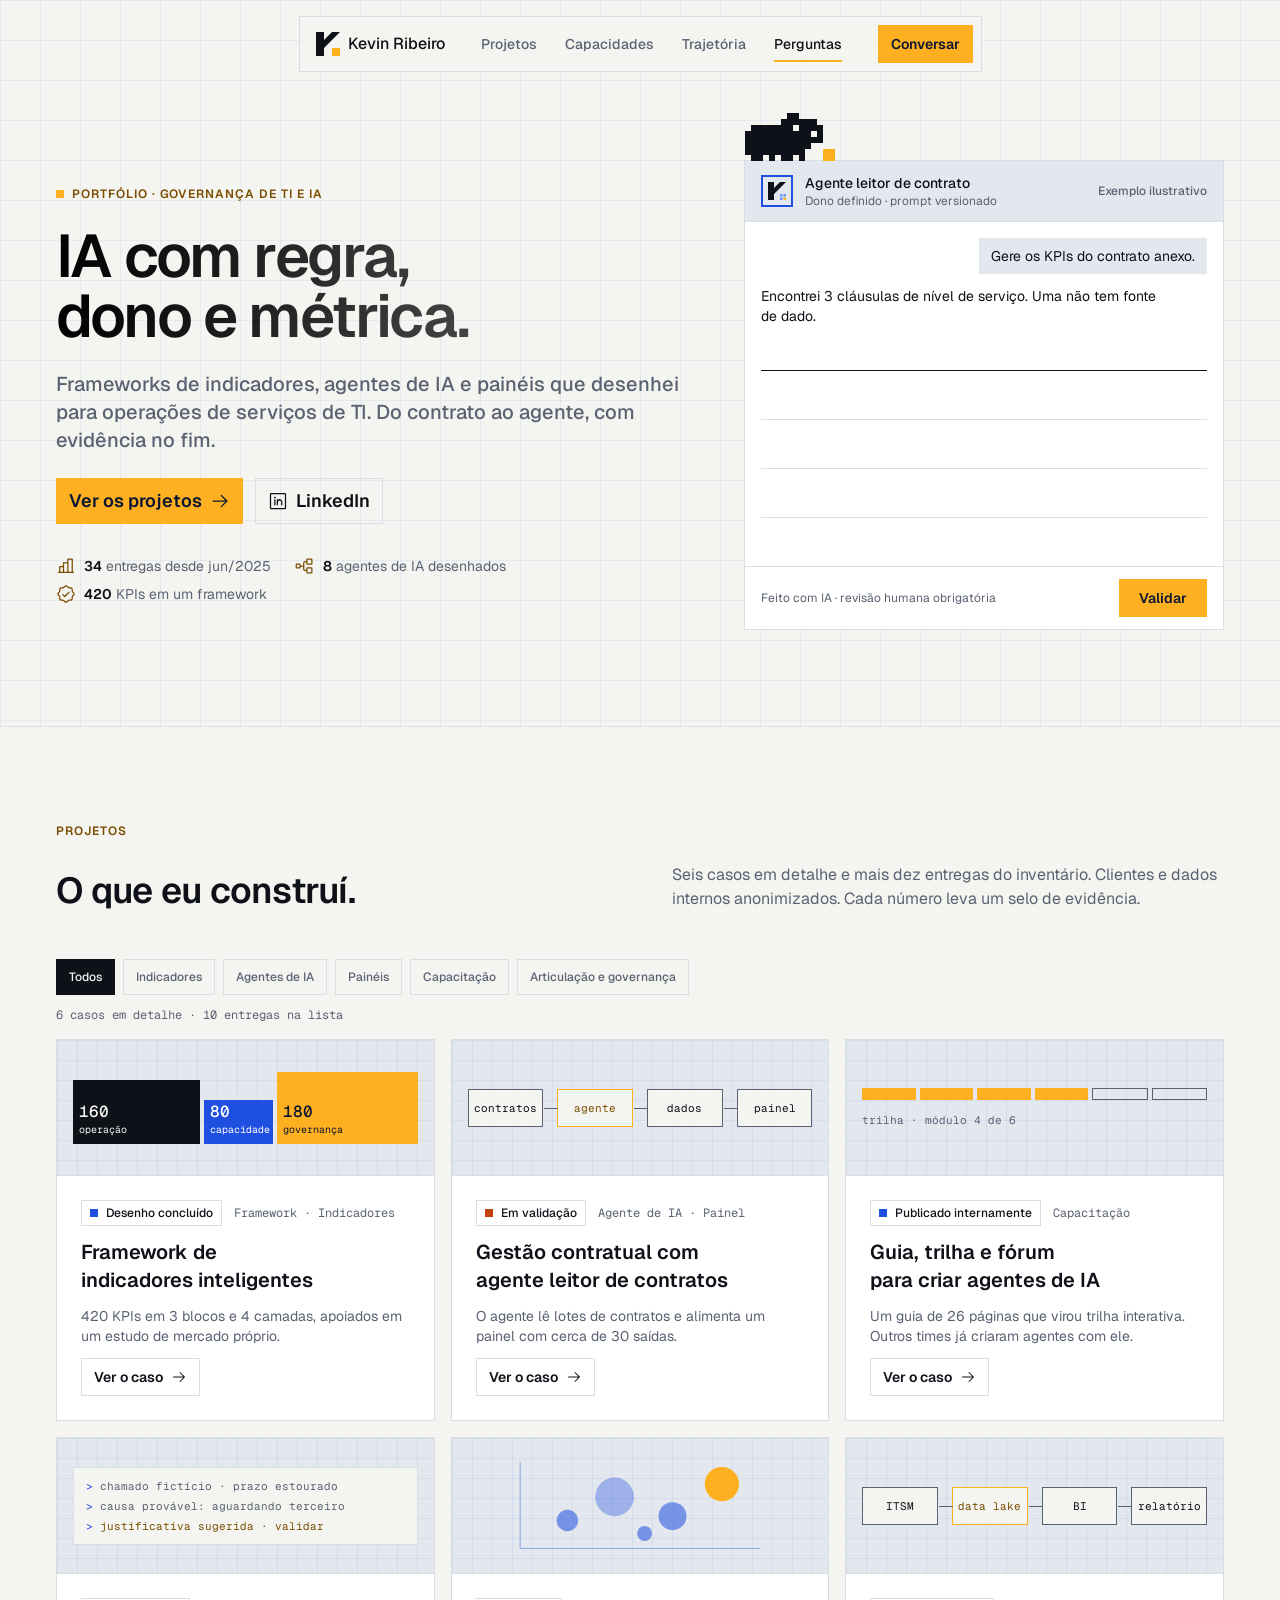
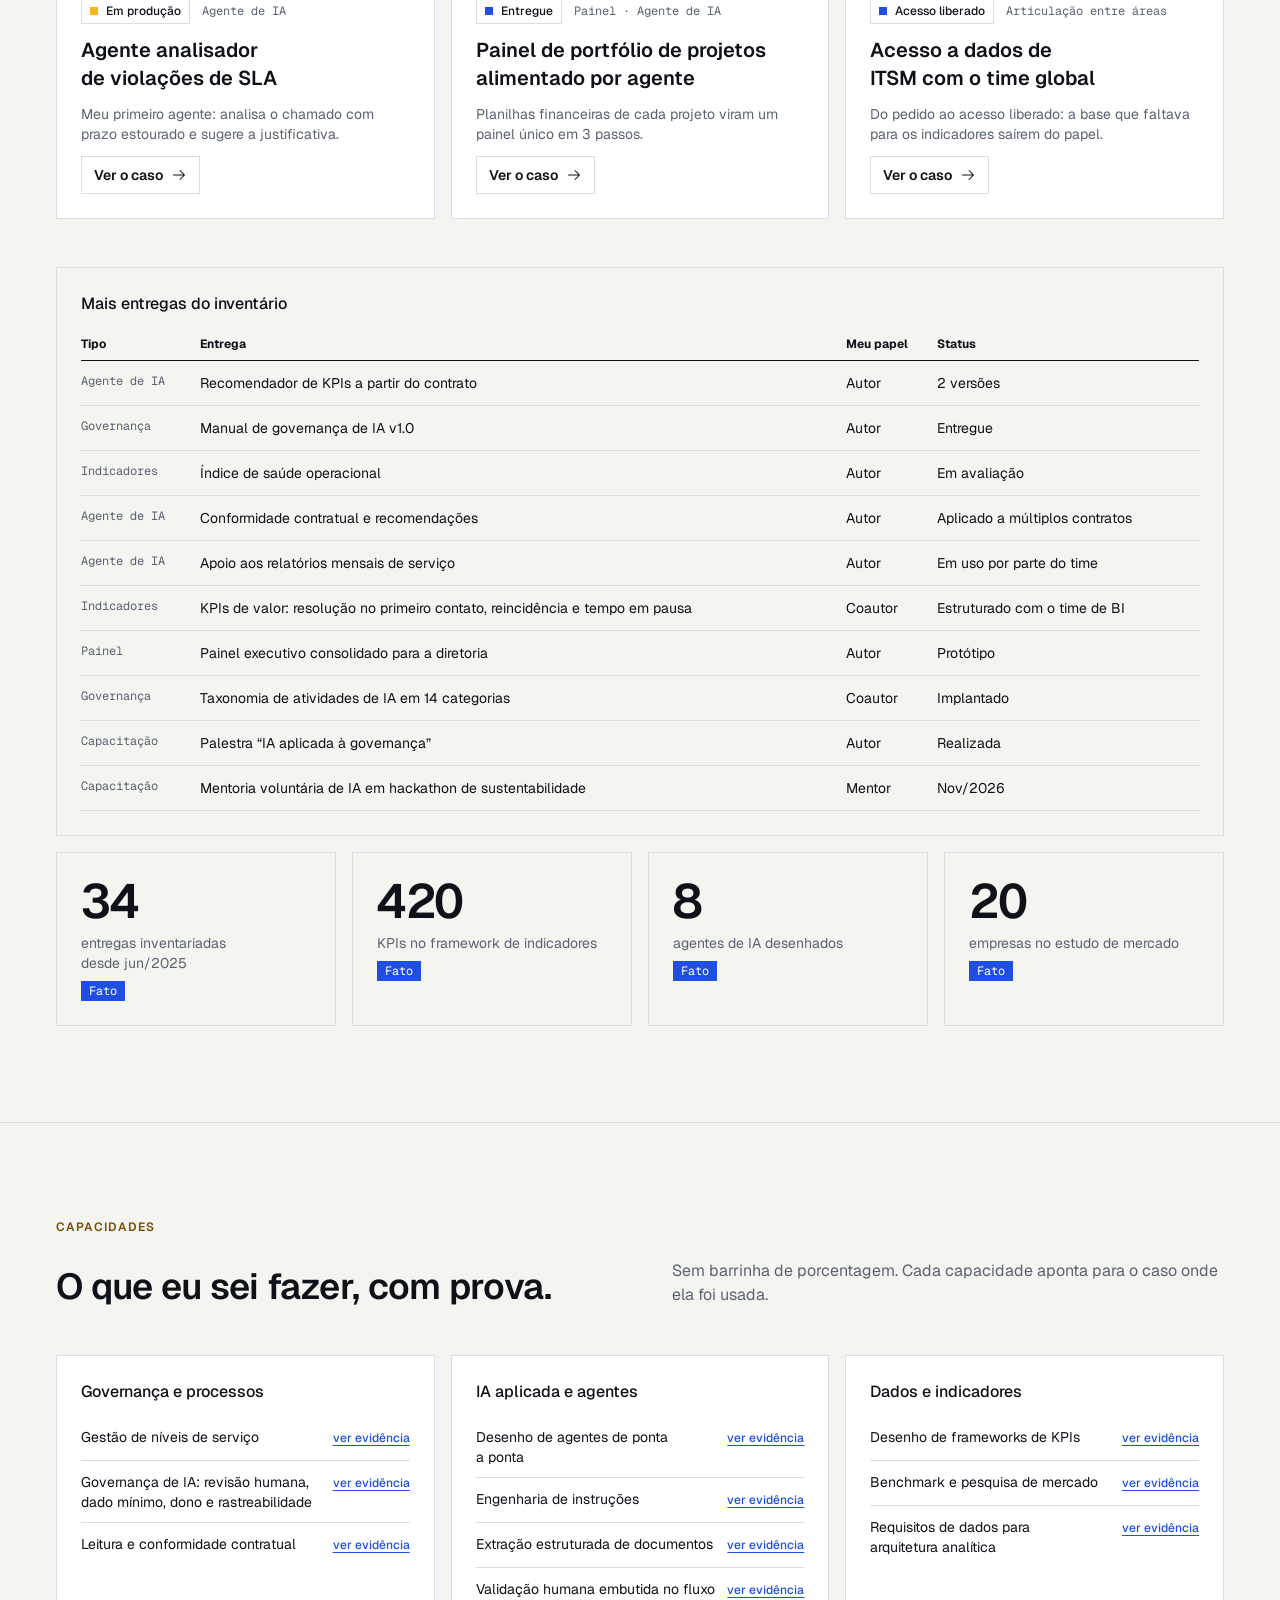
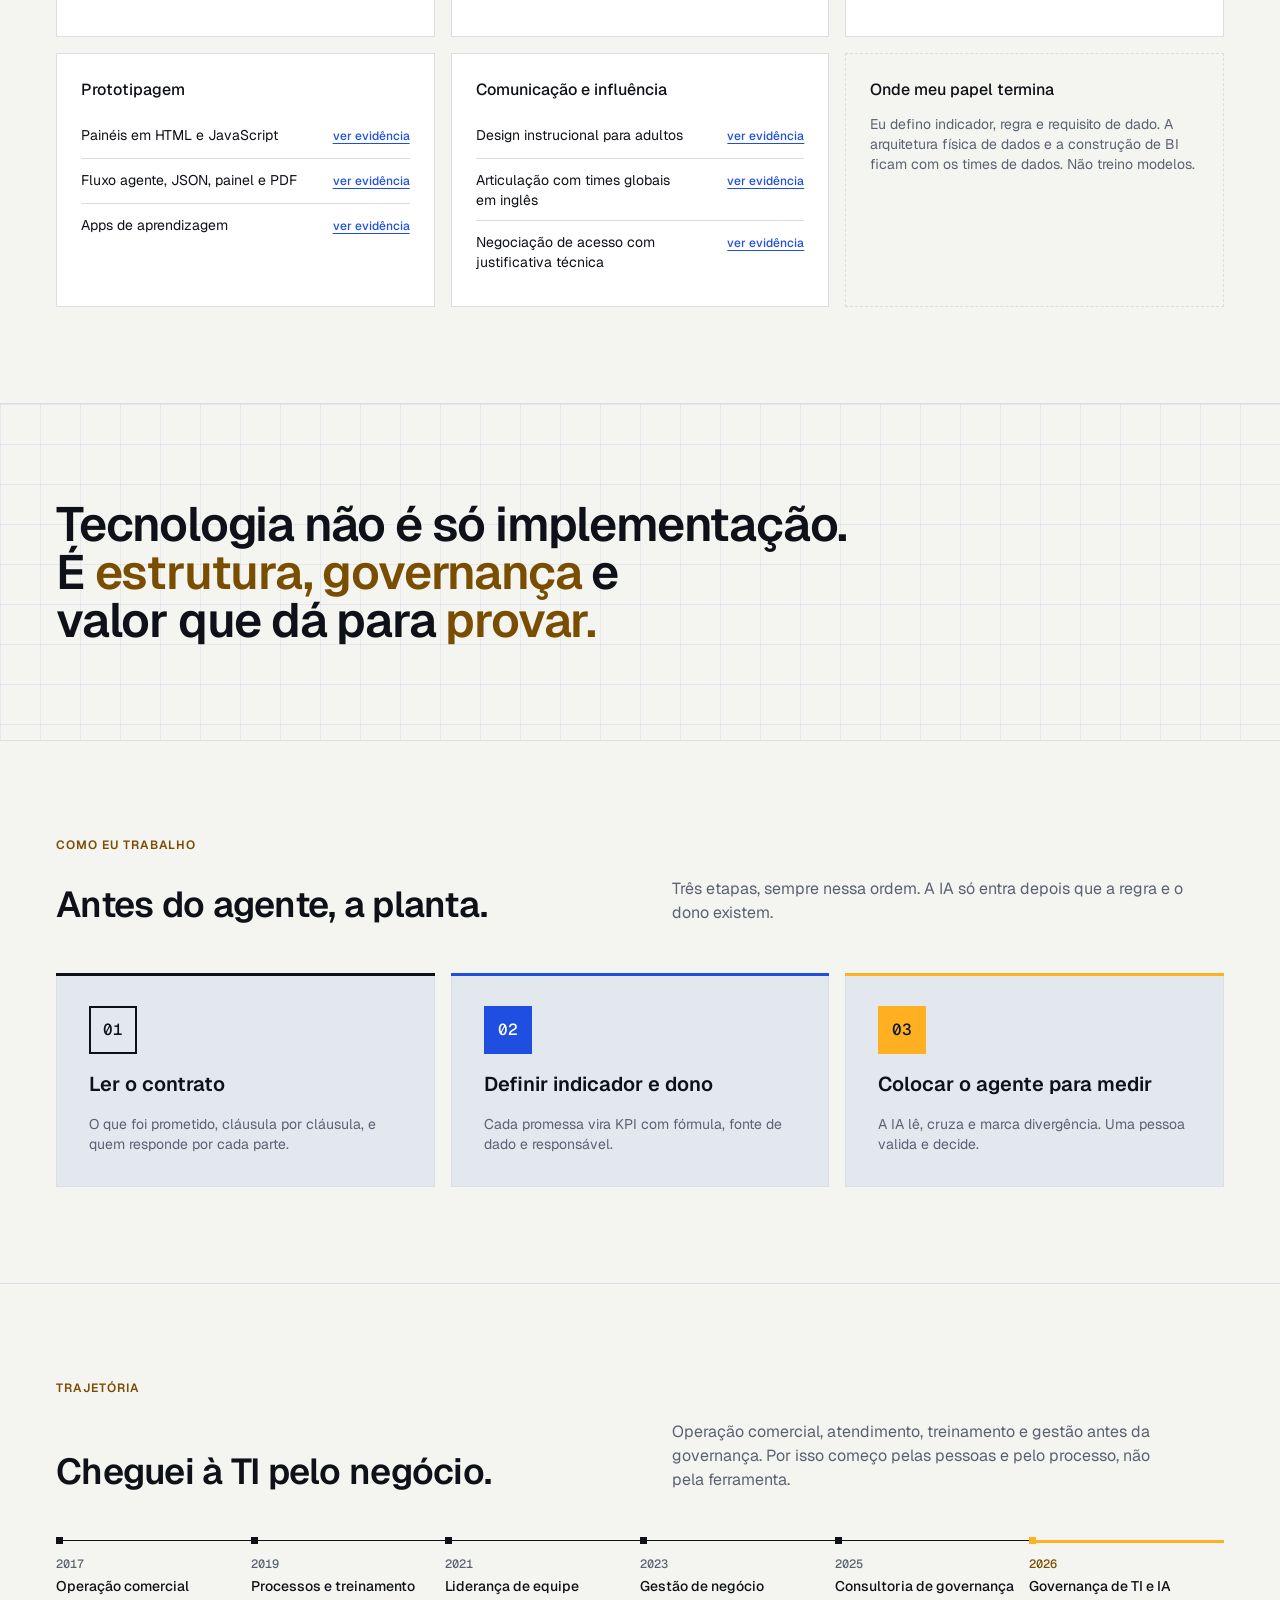
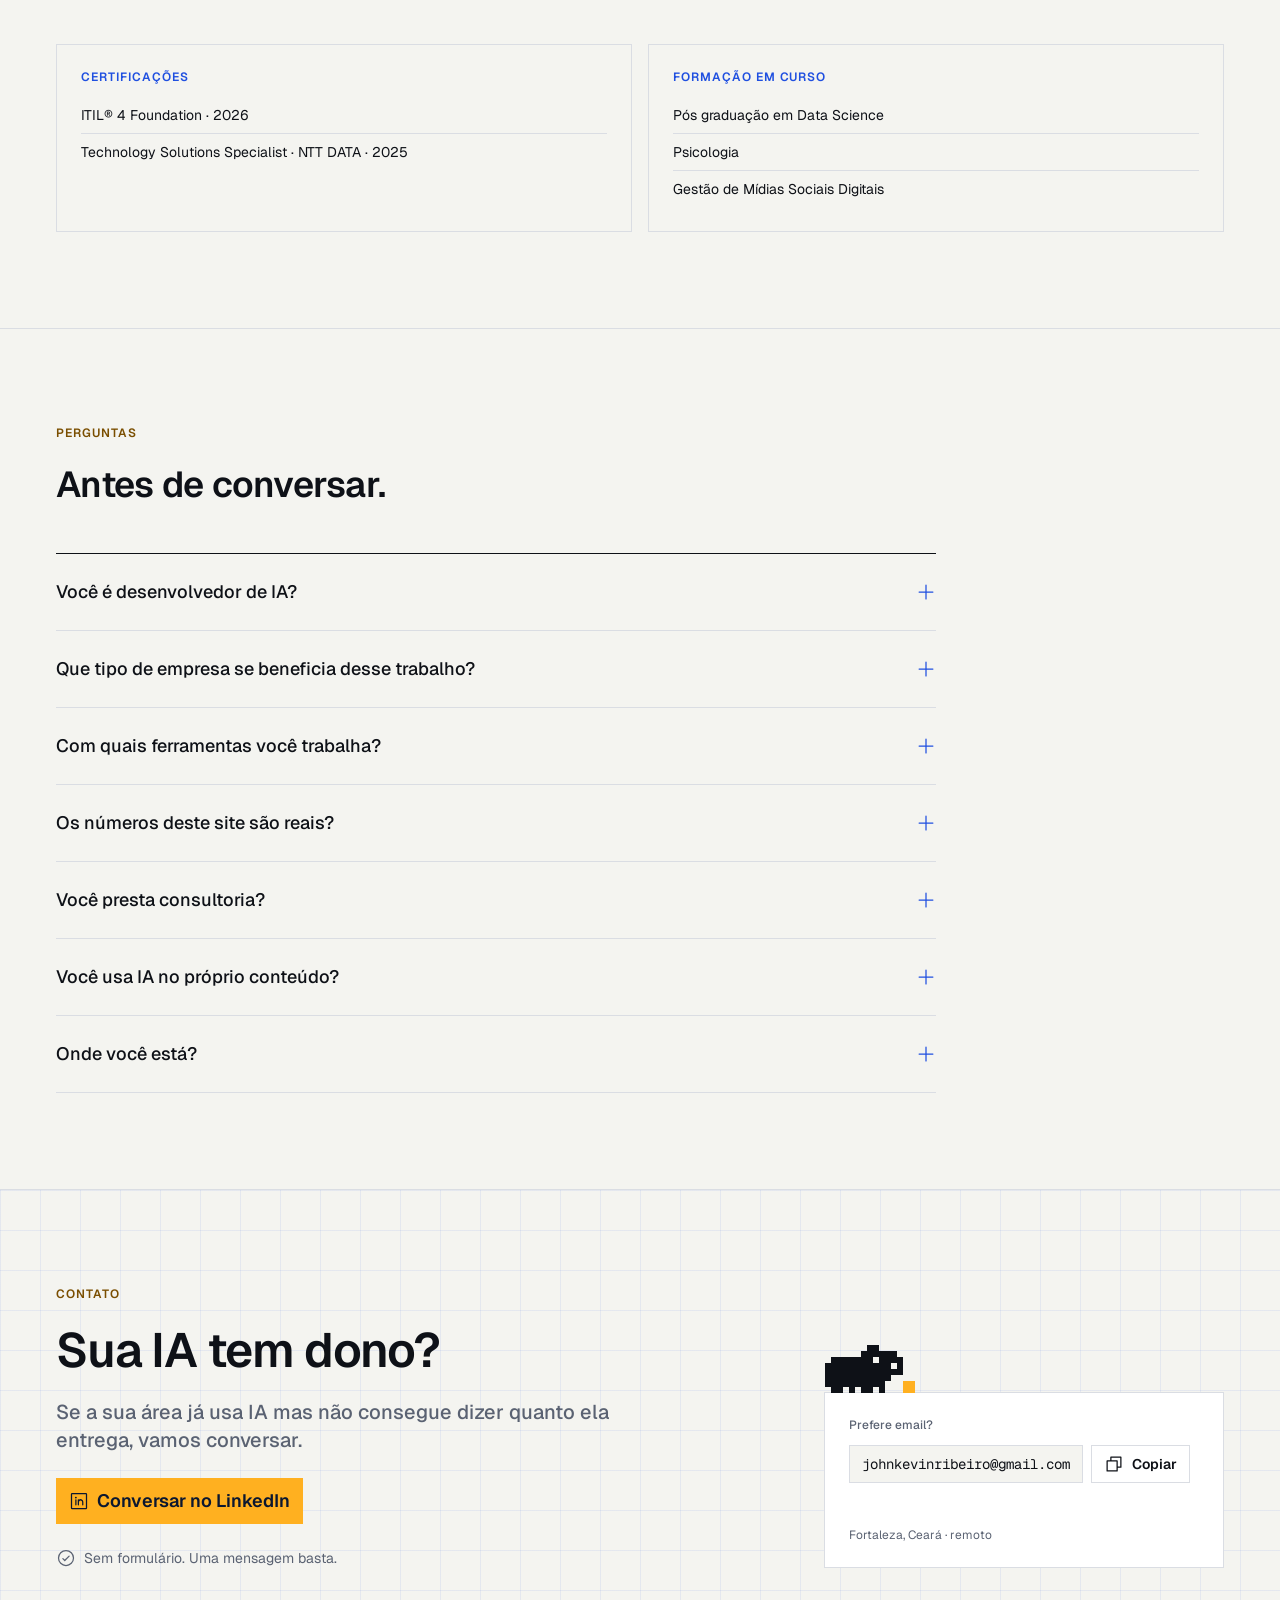
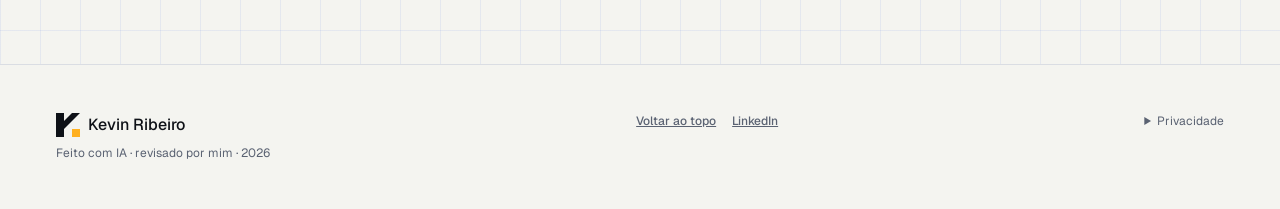
==== commit b817d2d6: "Transforma o site em portfólio: casos, inventário filtrável e capacidades - Seção Projetos com seis " ====
--- a/index.html
+++ b/index.html
@@ -3,18 +3,20 @@
 <head>
 <meta charset="utf-8">
 <meta name="viewport" content="width=device-width, initial-scale=1, viewport-fit=cover">
-<title>Kevin Ribeiro · Governança de TI e IA</title>
-<meta name="description" content="Kevin Ribeiro, governança de TI e IA em Fortaleza. Estruturo como a IA entra nos processos de uma empresa, com regra, dono e métrica.">
+<title>Kevin Ribeiro · Portfólio de governança de TI e IA</title>
+<meta name="description" content="Portfólio de Kevin Ribeiro, governança de TI e IA em Fortaleza. Frameworks de indicadores, agentes de IA e painéis, com regra, dono e métrica.">
 <meta property="og:type" content="website">
 <meta property="og:title" content="Kevin Ribeiro · IA com regra, dono e métrica">
-<meta property="og:description" content="Kevin Ribeiro, governança de TI e IA em Fortaleza. Estruturo como a IA entra nos processos de uma empresa, com regra, dono e métrica.">
-<meta property="og:image" content="og.png">
+<meta property="og:description" content="Portfólio de Kevin Ribeiro, governança de TI e IA em Fortaleza. Frameworks de indicadores, agentes de IA e painéis, com regra, dono e métrica.">
+<meta property="og:image" content="https://kevinribeiro.pages.dev/og.png">
+<meta property="og:url" content="https://kevinribeiro.pages.dev/">
+<link rel="canonical" href="https://kevinribeiro.pages.dev/">
 <meta property="og:locale" content="pt_BR">
 <meta name="twitter:card" content="summary_large_image">
 <meta name="theme-color" content="#0B1730">
 <link rel="icon" href="data:image/svg+xml,%3Csvg xmlns='http://www.w3.org/2000/svg' viewBox='-0.5 -0.5 4 4'%3E%3Crect x='-0.5' y='-0.5' width='4' height='4' fill='%230B1730'/%3E%3Crect width='1' height='3' fill='%23fff'/%3E%3Cpath d='M1 1 2 0h1L1 2z' fill='%23fff'/%3E%3Crect x='2' y='2' width='1' height='1' fill='%23FFB020'/%3E%3C/svg%3E">
 <script type="application/ld+json">{"@context": "https://schema.org", "@type": "Person", "name": "Kevin Ribeiro", "jobTitle": "Governança de TI e IA", "address": {"@type": "PostalAddress", "addressLocality": "Fortaleza", "addressRegion": "CE", "addressCountry": "BR"}, "sameAs": ["https://www.linkedin.com/in/johnkevinribeiro"]}</script>
-<script type="application/ld+json">{"@context": "https://schema.org", "@type": "FAQPage", "mainEntity": [{"@type": "Question", "name": "Você é desenvolvedor de IA?", "acceptedAnswer": {"@type": "Answer", "text": "Não. Não treino modelos. Meu trabalho é decidir onde a IA entra no processo, desenhar o agente a partir da regra de negócio e garantir que ele tenha dono, métrica e trilha de auditoria."}}, {"@type": "Question", "name": "Que tipo de empresa se beneficia desse trabalho?", "acceptedAnswer": {"@type": "Answer", "text": "Operações de serviço com contrato, nível de serviço e indicador: serviços gerenciados de TI, áreas de governança e setores regulados como energia, saúde e financeiro."}}, {"@type": "Question", "name": "Com quais ferramentas você trabalha?", "acceptedAnswer": {"@type": "Answer", "text": "ServiceNow, Power BI, Copilot Studio, ChatGPT Enterprise, Claude e Microsoft 365. A ferramenta vem depois do processo, nunca antes."}}, {"@type": "Question", "name": "Os números deste site são reais?", "acceptedAnswer": {"@type": "Answer", "text": "Sim. Cada número leva um selo: Fato quando é verificável, Estimativa quando é aproximado. A tabela do agente no topo é um exemplo ilustrativo, sem dado de cliente."}}, {"@type": "Question", "name": "Você presta consultoria?", "acceptedAnswer": {"@type": "Answer", "text": "Hoje atuo na NTT DATA. Estou aberto a conversas sobre oportunidades, mentoria e projetos, sempre respeitando meu contrato atual e a confidencialidade dos clientes."}}, {"@type": "Question", "name": "Você usa IA no próprio conteúdo?", "acceptedAnswer": {"@type": "Answer", "text": "Uso, e declaro. Peças feitas com IA levam o selo “Feito com IA, revisado por mim”. A revisão e a responsabilidade são minhas."}}, {"@type": "Question", "name": "Onde você está?", "acceptedAnswer": {"@type": "Answer", "text": "Em Fortaleza, Ceará, trabalhando de forma remota com times no Brasil, na Austrália e na África do Sul."}}]}</script>
+<script type="application/ld+json">{"@context": "https://schema.org", "@type": "FAQPage", "mainEntity": [{"@type": "Question", "name": "Você é desenvolvedor de IA?", "acceptedAnswer": {"@type": "Answer", "text": "Não. Não treino modelos. Meu trabalho é decidir onde a IA entra no processo, desenhar o agente a partir da regra de negócio e garantir que ele tenha dono, métrica e trilha de auditoria."}}, {"@type": "Question", "name": "Que tipo de empresa se beneficia desse trabalho?", "acceptedAnswer": {"@type": "Answer", "text": "Operações de serviço com contrato, nível de serviço e indicador: serviços gerenciados de TI, áreas de governança e setores regulados como energia, saúde e financeiro."}}, {"@type": "Question", "name": "Com quais ferramentas você trabalha?", "acceptedAnswer": {"@type": "Answer", "text": "ServiceNow, Power BI, Copilot Studio, ChatGPT Enterprise, Claude e Microsoft 365. A ferramenta vem depois do processo, nunca antes."}}, {"@type": "Question", "name": "Os números deste site são reais?", "acceptedAnswer": {"@type": "Answer", "text": "Sim. Cada número leva um selo: Fato quando há registro, Estimativa quando é aproximado. Clientes e dados internos estão anonimizados, e as telas usam dados fictícios."}}, {"@type": "Question", "name": "Você presta consultoria?", "acceptedAnswer": {"@type": "Answer", "text": "Hoje atuo na NTT DATA. Estou aberto a conversas sobre oportunidades, mentoria e projetos, sempre respeitando meu contrato atual e a confidencialidade dos clientes."}}, {"@type": "Question", "name": "Você usa IA no próprio conteúdo?", "acceptedAnswer": {"@type": "Answer", "text": "Uso, e declaro. Peças feitas com IA levam o selo “Feito com IA, revisado por mim”. A revisão e a responsabilidade são minhas."}}, {"@type": "Question", "name": "Onde você está?", "acceptedAnswer": {"@type": "Answer", "text": "Em Fortaleza, Ceará, trabalhando de forma remota com times no Brasil, na Austrália e na África do Sul."}}]}</script>
 <style>body{margin:0}img{max-width:100%}[hidden]{display:none!important}</style>
 <link rel="preconnect" href="https://fonts.googleapis.com">
 <link rel="stylesheet" href="https://fonts.googleapis.com/css2?family=Geist:wght@400;500;600&family=Geist+Mono:wght@400;500&display=swap">
@@ -352,7 +354,90 @@
 .contact{position:relative}
 .foot-kapi{display:flex;align-items:flex-end;gap:12px}
 
+/* ===== portfólio: projetos, casos e capacidades ===== */
+.hero-cta{display:flex;flex-wrap:wrap;gap:12px}
+.filters{display:flex;flex-wrap:wrap;gap:8px;margin-bottom:12px}
+.fbtn{font-family:var(--font);background:transparent;color:var(--muted);border:1px solid var(--line);padding:8px 12px;min-height:36px;cursor:pointer;transition:color 300ms var(--ease),border-color 300ms var(--ease),background-color 300ms var(--ease)}
+.fbtn:hover{color:var(--fg);border-color:var(--link)}
+.fbtn[aria-pressed="true"]{background:var(--fg);color:var(--bg);border-color:var(--fg)}
+#fcount{min-height:16px;margin-bottom:16px}
+.projs{display:grid;grid-template-columns:repeat(3,minmax(0,1fr));gap:16px}
+.proj{background:var(--surface);border:1px solid var(--line);display:flex;flex-direction:column;cursor:pointer;transition:transform 500ms var(--ease),border-color 300ms var(--ease)}
+.proj:hover{transform:translateY(-4px);border-color:var(--link)}
+.proj-body{padding:24px;display:flex;flex-direction:column;gap:12px;flex:1}
+.proj-meta{display:flex;flex-wrap:wrap;gap:8px 12px;align-items:center}
+.proj-open{margin-top:auto;align-self:flex-start}
+.proj-open .ic{width:16px;height:16px;transition:transform 300ms var(--ease)}
+.proj:hover .proj-open .ic{transform:translateX(4px)}
+.chip.val::before{background:var(--dev)}
+.art{height:136px;border-bottom:1px solid var(--line);background:var(--surface-2);background-image:linear-gradient(var(--grid) 1px,transparent 1px),linear-gradient(90deg,var(--grid) 1px,transparent 1px);background-size:20px 20px;display:flex;align-items:center;justify-content:center;padding:16px;color:var(--fg);font-size:11px;line-height:16px;overflow:hidden}
+.art-bars{display:flex;gap:4px;width:100%;align-items:flex-end;height:72px}
+.art-bars span{display:flex;flex-direction:column;justify-content:flex-end;padding:6px;font-size:10px;overflow:hidden;white-space:nowrap;height:100%;background:var(--fg);color:var(--bg);min-width:0;transform-origin:50% 100%;transition:transform 500ms var(--ease)}
+.art-bars span:nth-child(2){background:var(--action);color:var(--action-fg);height:60%}
+.art-bars span:nth-child(3){background:var(--accent);color:var(--accent-fg)}
+.art-bars span:nth-child(1){height:88%}
+.art-bars b{font-size:16px;line-height:20px;font-weight:500}
+.proj:hover .art-bars span{transform:scaleY(1.08)}
+.art-flow{display:flex;align-items:center;gap:0;width:100%}
+.art-flow span{flex:1;text-align:center;border:1px solid var(--muted);padding:10px 4px;background:var(--bg);position:relative;min-width:0;transition:border-color 300ms var(--ease),background-color 300ms var(--ease),color 300ms var(--ease)}
+.art-flow span+span{margin-left:14px}
+.art-flow span+span::before{content:"";position:absolute;right:100%;top:50%;width:14px;height:1px;background:var(--muted)}
+.art-flow .hl{border-color:var(--accent);color:var(--accent-text)}
+.proj:hover .art-flow span{border-color:var(--link)}
+.proj:hover .art-flow .hl{background:var(--accent);color:var(--accent-fg);border-color:var(--accent)}
+.art-trail{display:flex;flex-direction:column;gap:12px;width:100%;color:var(--muted)}
+.trail{display:flex;gap:4px}
+.trail i{flex:1;height:12px;background:var(--accent);transition:background-color 300ms var(--ease)}
+.trail i.off{background:transparent;border:1px solid var(--muted)}
+.proj:hover .trail i.off{background:var(--accent);border-color:var(--accent)}
+.proj:hover .trail i.off:last-child{transition-delay:200ms}
+.art-term{display:flex;flex-direction:column;gap:4px;width:100%;background:var(--bg);border:1px solid var(--line);padding:10px 12px;color:var(--muted)}
+.art-term span::before{content:"> ";color:var(--link)}
+.art-term .hl{color:var(--accent-text)}
+.art-bub{width:100%;height:100%;color:var(--link)}
+.art-bub circle{transition:transform 500ms var(--ease);transform-box:fill-box;transform-origin:center}
+.proj:hover .art-bub circle{transform:scale(1.12)}
+.more{margin-top:48px;border:1px solid var(--line);padding:24px;display:flex;flex-direction:column;gap:12px}
+.more .tbl td{padding-block:12px}
+.caps{display:grid;grid-template-columns:repeat(3,minmax(0,1fr));gap:16px}
+.cap{border:1px solid var(--line);padding:24px;display:flex;flex-direction:column;gap:12px;background:var(--surface)}
+.cap li{display:flex;justify-content:space-between;gap:12px;align-items:baseline;padding-block:10px;border-bottom:1px solid var(--line)}
+.cap li:last-child{border-bottom:0}
+.cap-lim{background:transparent;border-style:dashed;color:var(--muted)}
+.cap-lim .title-3{color:var(--fg)}
+.lnk{font-family:var(--font);background:none;border:0;padding:4px 0;color:var(--link);cursor:pointer;white-space:nowrap;text-decoration:underline;text-underline-offset:3px}
+.lnk:hover{color:var(--accent-text)}
+dialog.caso{width:min(960px,calc(100vw - 32px));max-height:min(88vh,900px);padding:0;border:1px solid var(--line);background:var(--surface);color:var(--fg);overflow:auto;overscroll-behavior:contain}
+dialog.caso::backdrop{background:rgba(5,11,26,.72);-webkit-backdrop-filter:blur(6px);backdrop-filter:blur(6px)}
+.reveal-ready dialog.caso[open]{animation:casoIn 400ms var(--ease)}
+@keyframes casoIn{from{opacity:0;transform:translateY(24px)}}
+.caso-head{position:sticky;top:0;z-index:1;display:flex;justify-content:space-between;gap:16px;align-items:flex-start;padding:24px;background:var(--surface-2);border-bottom:1px solid var(--line)}
+.caso-head>div{display:flex;flex-direction:column;gap:8px;min-width:0}
+.caso-x{width:44px;height:44px;justify-content:center;padding:0;flex:none}
+.caso-grid{display:grid;grid-template-columns:repeat(2,minmax(0,1fr));gap:32px;padding:24px}
+.caso-col{display:flex;flex-direction:column;gap:24px;min-width:0}
+.caso-col>div{display:flex;flex-direction:column;gap:8px}
+.caso .caption-3{color:var(--accent-text)}
+.dots li{position:relative;padding:6px 0 6px 18px}
+.dots li::before{content:"";position:absolute;left:0;top:14px;width:6px;height:6px;background:var(--link)}
+.flow{display:flex;flex-direction:column;gap:0;counter-reset:f}
+.flow li{display:flex;gap:12px;align-items:center;border:1px solid var(--line);padding:10px 12px;background:var(--bg);position:relative}
+.flow li+li{margin-top:14px}
+.flow li+li::before{content:"";position:absolute;left:23px;bottom:100%;width:1px;height:14px;background:var(--muted)}
+.flow li span{color:var(--muted);font-size:12px}
+.reveal-ready .flow li{opacity:.35;transition:opacity 300ms var(--ease),border-color 300ms var(--ease);transition-delay:calc(var(--i,0)*160ms + 250ms)}
+.reveal-ready dialog.go .flow li{opacity:1;border-color:var(--link)}
+.reveal-ready dialog.go .flow li:last-child{border-color:var(--accent)}
+.res li{display:flex;justify-content:space-between;gap:12px;align-items:flex-start;padding-block:10px;border-bottom:1px solid var(--line)}
+.res li:last-child{border-bottom:0}
+.res b{font-weight:600}
+.res .seal{flex:none}
+.tags{display:flex;flex-wrap:wrap;gap:8px}
+.tags li{border:1px solid var(--line);padding:4px 8px;color:var(--muted)}
+.caso-foot{padding:0 24px 24px}
+
 @media (max-width:1024px){
+  .projs,.caps{grid-template-columns:repeat(2,minmax(0,1fr))}
   .hero-grid,.final-box,.sec-head{grid-template-columns:minmax(0,1fr)}
   .hero-grid{gap:48px}
   .benefits,.nums{grid-template-columns:repeat(2,minmax(0,1fr))}
@@ -369,7 +454,8 @@
   .hero{padding-top:calc(128px + env(safe-area-inset-top,0px));padding-bottom:64px}
   section,.tagline{padding-block:64px}
   .sec-head{margin-bottom:32px}
-  .split,.benefits,.steps,.cases,.nums,.creds{grid-template-columns:minmax(0,1fr)}
+  .split,.benefits,.steps,.cases,.nums,.creds,.projs,.caps,.caso-grid{grid-template-columns:minmax(0,1fr)}
+  .more{padding:16px}
   .case.wide{grid-column:auto}
   .box,.step{padding:24px}
   .tl{grid-template-columns:repeat(2,minmax(0,1fr))}
@@ -380,7 +466,7 @@
   *,*::before,*::after{transition-duration:200ms!important;animation:none!important}
   .reveal-ready .reveal{transform:none}
   .tagline .w{opacity:1}
-  .btn:hover,.benefit:hover,.case:hover,.num:hover{transform:none}
+  .btn:hover,.benefit:hover,.case:hover,.num:hover,.proj:hover{transform:none}
   .box li:hover,.faq summary:hover{padding-left:0}
 }
 </style>
@@ -398,8 +484,8 @@
       Kevin Ribeiro
     </a>
     <nav class="links title-4" aria-label="Seções">
-      <a href="#metodo">Método</a>
-      <a href="#casos">Casos</a>
+      <a href="#projetos">Projetos</a>
+      <a href="#capacidades">Capacidades</a>
       <a href="#trajetoria">Trajetória</a>
       <a href="#faq">Perguntas</a>
     </nav>
@@ -408,8 +494,8 @@
   </div>
 </header>
 <div class="panel heading-5" id="panel" hidden>
-  <a href="#metodo">Método</a>
-  <a href="#casos">Casos</a>
+  <a href="#projetos">Projetos</a>
+  <a href="#capacidades">Capacidades</a>
   <a href="#trajetoria">Trajetória</a>
   <a href="#faq">Perguntas</a>
   <a class="btn btn-primary button-lg" href="#contato">Conversar no LinkedIn</a>
@@ -419,14 +505,14 @@
   <div id="topo" class="hero grid-bg">
     <div class="wrap hero-grid">
       <div class="hero-copy">
-        <p class="eyebrow caption-3">Governança de TI e IA</p>
+        <p class="eyebrow caption-3">Portfólio · Governança de TI e IA</p>
         <h1 class="heading-1">IA com regra,<br>dono e métrica.</h1>
-        <p class="sub title-1">Estruturo como a IA entra nos processos de uma empresa.<br>Do contrato ao agente em produção, com evidência no fim.</p>
-        <div><a class="btn btn-primary button-lg" href="https://www.linkedin.com/in/johnkevinribeiro" target="_blank" rel="noopener"><svg class="ic" aria-hidden="true" focusable="false" viewBox="0 0 256 256" fill="currentColor"><path d="M216,24H40A16,16,0,0,0,24,40V216a16,16,0,0,0,16,16H216a16,16,0,0,0,16-16V40A16,16,0,0,0,216,24Zm0,192H40V40H216V216ZM96,112v64a8,8,0,0,1-16,0V112a8,8,0,0,1,16,0Zm88,28v36a8,8,0,0,1-16,0V140a20,20,0,0,0-40,0v36a8,8,0,0,1-16,0V112a8,8,0,0,1,15.79-1.78A36,36,0,0,1,184,140ZM100,84A12,12,0,1,1,88,72,12,12,0,0,1,100,84Z"/></svg>Conversar no LinkedIn</a></div>
+        <p class="sub title-1">Frameworks de indicadores, agentes de IA e painéis que desenhei para operações de serviços de TI. Do contrato ao agente, com evidência no fim.</p>
+        <div class="hero-cta"><a class="btn btn-primary button-lg" href="#projetos">Ver os projetos<svg class="ic" aria-hidden="true" focusable="false" viewBox="0 0 256 256" fill="currentColor"><path d="M221.66,133.66l-72,72a8,8,0,0,1-11.32-11.32L196.69,136H40a8,8,0,0,1,0-16H196.69L138.34,61.66a8,8,0,0,1,11.32-11.32l72,72A8,8,0,0,1,221.66,133.66Z"/></svg></a><a class="btn btn-ghost button-lg" href="https://www.linkedin.com/in/johnkevinribeiro" target="_blank" rel="noopener"><svg class="ic" aria-hidden="true" focusable="false" viewBox="0 0 256 256" fill="currentColor"><path d="M216,24H40A16,16,0,0,0,24,40V216a16,16,0,0,0,16,16H216a16,16,0,0,0,16-16V40A16,16,0,0,0,216,24Zm0,192H40V40H216V216ZM96,112v64a8,8,0,0,1-16,0V112a8,8,0,0,1,16,0Zm88,28v36a8,8,0,0,1-16,0V140a20,20,0,0,0-40,0v36a8,8,0,0,1-16,0V112a8,8,0,0,1,15.79-1.78A36,36,0,0,1,184,140ZM100,84A12,12,0,1,1,88,72,12,12,0,0,1,100,84Z"/></svg>LinkedIn</a></div>
         <ul class="proof body-6">
-          <li><svg class="ic" aria-hidden="true" focusable="false" viewBox="0 0 256 256" fill="currentColor"><path d="M224,200h-8V40a8,8,0,0,0-8-8H152a8,8,0,0,0-8,8V80H96a8,8,0,0,0-8,8v40H48a8,8,0,0,0-8,8v64H32a8,8,0,0,0,0,16H224a8,8,0,0,0,0-16ZM160,48h40V200H160ZM104,96h40V200H104ZM56,144H88v56H56Z"/></svg><span><b>420</b> KPIs catalogados</span></li>
-          <li><svg class="ic" aria-hidden="true" focusable="false" viewBox="0 0 256 256" fill="currentColor"><path d="M160,112h48a16,16,0,0,0,16-16V48a16,16,0,0,0-16-16H160a16,16,0,0,0-16,16V64H128a24,24,0,0,0-24,24v32H72v-8A16,16,0,0,0,56,96H24A16,16,0,0,0,8,112v32a16,16,0,0,0,16,16H56a16,16,0,0,0,16-16v-8h32v32a24,24,0,0,0,24,24h16v16a16,16,0,0,0,16,16h48a16,16,0,0,0,16-16V160a16,16,0,0,0-16-16H160a16,16,0,0,0-16,16v16H128a8,8,0,0,1-8-8V88a8,8,0,0,1,8-8h16V96A16,16,0,0,0,160,112ZM56,144H24V112H56v32Zm104,16h48v48H160Zm0-112h48V96H160Z"/></svg><span><b>3</b> agentes de IA em produção</span></li>
-          <li><svg class="ic" aria-hidden="true" focusable="false" viewBox="0 0 256 256" fill="currentColor"><path d="M225.86,102.82c-3.77-3.94-7.67-8-9.14-11.57-1.36-3.27-1.44-8.69-1.52-13.94-.15-9.76-.31-20.82-8-28.51s-18.75-7.85-28.51-8c-5.25-.08-10.67-.16-13.94-1.52-3.56-1.47-7.63-5.37-11.57-9.14C146.28,23.51,138.44,16,128,16s-18.27,7.51-25.18,14.14c-3.94,3.77-8,7.67-11.57,9.14C88,40.64,82.56,40.72,77.31,40.8c-9.76.15-20.82.31-28.51,8S41,67.55,40.8,77.31c-.08,5.25-.16,10.67-1.52,13.94-1.47,3.56-5.37,7.63-9.14,11.57C23.51,109.72,16,117.56,16,128s7.51,18.27,14.14,25.18c3.77,3.94,7.67,8,9.14,11.57,1.36,3.27,1.44,8.69,1.52,13.94.15,9.76.31,20.82,8,28.51s18.75,7.85,28.51,8c5.25.08,10.67.16,13.94,1.52,3.56,1.47,7.63,5.37,11.57,9.14C109.72,232.49,117.56,240,128,240s18.27-7.51,25.18-14.14c3.94-3.77,8-7.67,11.57-9.14,3.27-1.36,8.69-1.44,13.94-1.52,9.76-.15,20.82-.31,28.51-8s7.85-18.75,8-28.51c.08-5.25.16-10.67,1.52-13.94,1.47-3.56,5.37-7.63,9.14-11.57C232.49,146.28,240,138.44,240,128S232.49,109.73,225.86,102.82Zm-11.55,39.29c-4.79,5-9.75,10.17-12.38,16.52-2.52,6.1-2.63,13.07-2.73,19.82-.1,7-.21,14.33-3.32,17.43s-10.39,3.22-17.43,3.32c-6.75.1-13.72.21-19.82,2.73-6.35,2.63-11.52,7.59-16.52,12.38S132,224,128,224s-9.15-4.92-14.11-9.69-10.17-9.75-16.52-12.38c-6.1-2.52-13.07-2.63-19.82-2.73-7-.1-14.33-.21-17.43-3.32s-3.22-10.39-3.32-17.43c-.1-6.75-.21-13.72-2.73-19.82-2.63-6.35-7.59-11.52-12.38-16.52S32,132,32,128s4.92-9.15,9.69-14.11,9.75-10.17,12.38-16.52c2.52-6.1,2.63-13.07,2.73-19.82.1-7,.21-14.33,3.32-17.43S70.51,56.9,77.55,56.8c6.75-.1,13.72-.21,19.82-2.73,6.35-2.63,11.52-7.59,16.52-12.38S124,32,128,32s9.15,4.92,14.11,9.69,10.17,9.75,16.52,12.38c6.1,2.52,13.07,2.63,19.82,2.73,7,.1,14.33.21,17.43,3.32s3.22,10.39,3.32,17.43c.1,6.75.21,13.72,2.73,19.82,2.63,6.35,7.59,11.52,12.38,16.52S224,124,224,128,219.08,137.15,214.31,142.11ZM173.66,98.34a8,8,0,0,1,0,11.32l-56,56a8,8,0,0,1-11.32,0l-24-24a8,8,0,0,1,11.32-11.32L112,148.69l50.34-50.35A8,8,0,0,1,173.66,98.34Z"/></svg><span>ITIL® 4 Foundation</span></li>
+          <li><svg class="ic" aria-hidden="true" focusable="false" viewBox="0 0 256 256" fill="currentColor"><path d="M224,200h-8V40a8,8,0,0,0-8-8H152a8,8,0,0,0-8,8V80H96a8,8,0,0,0-8,8v40H48a8,8,0,0,0-8,8v64H32a8,8,0,0,0,0,16H224a8,8,0,0,0,0-16ZM160,48h40V200H160ZM104,96h40V200H104ZM56,144H88v56H56Z"/></svg><span><b>34</b> entregas desde jun/2025</span></li>
+          <li><svg class="ic" aria-hidden="true" focusable="false" viewBox="0 0 256 256" fill="currentColor"><path d="M160,112h48a16,16,0,0,0,16-16V48a16,16,0,0,0-16-16H160a16,16,0,0,0-16,16V64H128a24,24,0,0,0-24,24v32H72v-8A16,16,0,0,0,56,96H24A16,16,0,0,0,8,112v32a16,16,0,0,0,16,16H56a16,16,0,0,0,16-16v-8h32v32a24,24,0,0,0,24,24h16v16a16,16,0,0,0,16,16h48a16,16,0,0,0,16-16V160a16,16,0,0,0-16-16H160a16,16,0,0,0-16,16v16H128a8,8,0,0,1-8-8V88a8,8,0,0,1,8-8h16V96A16,16,0,0,0,160,112ZM56,144H24V112H56v32Zm104,16h48v48H160Zm0-112h48V96H160Z"/></svg><span><b>8</b> agentes de IA desenhados</span></li>
+          <li><svg class="ic" aria-hidden="true" focusable="false" viewBox="0 0 256 256" fill="currentColor"><path d="M225.86,102.82c-3.77-3.94-7.67-8-9.14-11.57-1.36-3.27-1.44-8.69-1.52-13.94-.15-9.76-.31-20.82-8-28.51s-18.75-7.85-28.51-8c-5.25-.08-10.67-.16-13.94-1.52-3.56-1.47-7.63-5.37-11.57-9.14C146.28,23.51,138.44,16,128,16s-18.27,7.51-25.18,14.14c-3.94,3.77-8,7.67-11.57,9.14C88,40.64,82.56,40.72,77.31,40.8c-9.76.15-20.82.31-28.51,8S41,67.55,40.8,77.31c-.08,5.25-.16,10.67-1.52,13.94-1.47,3.56-5.37,7.63-9.14,11.57C23.51,109.72,16,117.56,16,128s7.51,18.27,14.14,25.18c3.77,3.94,7.67,8,9.14,11.57,1.36,3.27,1.44,8.69,1.52,13.94.15,9.76.31,20.82,8,28.51s18.75,7.85,28.51,8c5.25.08,10.67.16,13.94,1.52,3.56,1.47,7.63,5.37,11.57,9.14C109.72,232.49,117.56,240,128,240s18.27-7.51,25.18-14.14c3.94-3.77,8-7.67,11.57-9.14,3.27-1.36,8.69-1.44,13.94-1.52,9.76-.15,20.82-.31,28.51-8s7.85-18.75,8-28.51c.08-5.25.16-10.67,1.52-13.94,1.47-3.56,5.37-7.63,9.14-11.57C232.49,146.28,240,138.44,240,128S232.49,109.73,225.86,102.82Zm-11.55,39.29c-4.79,5-9.75,10.17-12.38,16.52-2.52,6.1-2.63,13.07-2.73,19.82-.1,7-.21,14.33-3.32,17.43s-10.39,3.22-17.43,3.32c-6.75.1-13.72.21-19.82,2.73-6.35,2.63-11.52,7.59-16.52,12.38S132,224,128,224s-9.15-4.92-14.11-9.69-10.17-9.75-16.52-12.38c-6.1-2.52-13.07-2.63-19.82-2.73-7-.1-14.33-.21-17.43-3.32s-3.22-10.39-3.32-17.43c-.1-6.75-.21-13.72-2.73-19.82-2.63-6.35-7.59-11.52-12.38-16.52S32,132,32,128s4.92-9.15,9.69-14.11,9.75-10.17,12.38-16.52c2.52-6.1,2.63-13.07,2.73-19.82.1-7,.21-14.33,3.32-17.43S70.51,56.9,77.55,56.8c6.75-.1,13.72-.21,19.82-2.73,6.35-2.63,11.52-7.59,16.52-12.38S124,32,128,32s9.15,4.92,14.11,9.69,10.17,9.75,16.52,12.38c6.1,2.52,13.07,2.63,19.82,2.73,7,.1,14.33.21,17.43,3.32s3.22,10.39,3.32,17.43c.1,6.75.21,13.72,2.73,19.82,2.63,6.35,7.59,11.52,12.38,16.52S224,124,224,128,219.08,137.15,214.31,142.11ZM173.66,98.34a8,8,0,0,1,0,11.32l-56,56a8,8,0,0,1-11.32,0l-24-24a8,8,0,0,1,11.32-11.32L112,148.69l50.34-50.35A8,8,0,0,1,173.66,98.34Z"/></svg><span><b>420</b> KPIs em um framework</span></li>
         </ul>
       </div>
       <figure class="agent demo" id="agent" aria-label="Exemplo ilustrativo da interface de um agente leitor de contrato">
@@ -458,46 +544,94 @@
     </div>
   </div>
 
-  <section aria-labelledby="t-prob">
+  <section id="projetos" aria-labelledby="t-proj">
     <div class="wrap">
       <div class="sec-head">
-        <p class="caption-3">O problema</p>
-        <h2 class="heading-3" id="t-prob">Muita IA em uso.<br>Pouca IA que prova o que entrega.</h2>
-        <p class="body-3">A maioria das empresas já tem pilotos, licenças e agentes. Poucas sabem dizer quem responde por eles e quanto valor geram.</p>
-      </div>
-      <div class="split">
-        <div class="box before reveal">
-          <p class="title-2">Sem governança</p>
-          <ul class="body-3">
-            <li><svg class="ic" aria-hidden="true" focusable="false" viewBox="0 0 256 256" fill="currentColor"><path d="M205.66,194.34a8,8,0,0,1-11.32,11.32L128,139.31,61.66,205.66a8,8,0,0,1-11.32-11.32L116.69,128,50.34,61.66A8,8,0,0,1,61.66,50.34L128,116.69l66.34-66.35a8,8,0,0,1,11.32,11.32L139.31,128Z"/></svg><span>Quando o agente erra, a culpa é “da IA”.</span></li>
-            <li><svg class="ic" aria-hidden="true" focusable="false" viewBox="0 0 256 256" fill="currentColor"><path d="M205.66,194.34a8,8,0,0,1-11.32,11.32L128,139.31,61.66,205.66a8,8,0,0,1-11.32-11.32L116.69,128,50.34,61.66A8,8,0,0,1,61.66,50.34L128,116.69l66.34-66.35a8,8,0,0,1,11.32,11.32L139.31,128Z"/></svg><span>O contrato promete um nível de serviço que nenhum dado acompanha.</span></li>
-            <li><svg class="ic" aria-hidden="true" focusable="false" viewBox="0 0 256 256" fill="currentColor"><path d="M205.66,194.34a8,8,0,0,1-11.32,11.32L128,139.31,61.66,205.66a8,8,0,0,1-11.32-11.32L116.69,128,50.34,61.66A8,8,0,0,1,61.66,50.34L128,116.69l66.34-66.35a8,8,0,0,1,11.32,11.32L139.31,128Z"/></svg><span>Ferramentas grátis fora dos canais aprovados, sem trilha.</span></li>
-          </ul>
-        </div>
-        <div class="box after reveal">
-          <p class="title-2">Com a planta</p>
-          <ul class="body-3">
-            <li><svg class="ic" aria-hidden="true" focusable="false" viewBox="0 0 256 256" fill="currentColor"><path d="M173.66,98.34a8,8,0,0,1,0,11.32l-56,56a8,8,0,0,1-11.32,0l-24-24a8,8,0,0,1,11.32-11.32L112,148.69l50.34-50.35A8,8,0,0,1,173.66,98.34ZM232,128A104,104,0,1,1,128,24,104.11,104.11,0,0,1,232,128Zm-16,0a88,88,0,1,0-88,88A88.1,88.1,0,0,0,216,128Z"/></svg><span>Cada agente tem dono, versão e limite.</span></li>
-            <li><svg class="ic" aria-hidden="true" focusable="false" viewBox="0 0 256 256" fill="currentColor"><path d="M173.66,98.34a8,8,0,0,1,0,11.32l-56,56a8,8,0,0,1-11.32,0l-24-24a8,8,0,0,1,11.32-11.32L112,148.69l50.34-50.35A8,8,0,0,1,173.66,98.34ZM232,128A104,104,0,1,1,128,24,104.11,104.11,0,0,1,232,128Zm-16,0a88,88,0,1,0-88,88A88.1,88.1,0,0,0,216,128Z"/></svg><span>Cada promessa do contrato vira KPI com fonte.</span></li>
-            <li><svg class="ic" aria-hidden="true" focusable="false" viewBox="0 0 256 256" fill="currentColor"><path d="M173.66,98.34a8,8,0,0,1,0,11.32l-56,56a8,8,0,0,1-11.32,0l-24-24a8,8,0,0,1,11.32-11.32L112,148.69l50.34-50.35A8,8,0,0,1,173.66,98.34ZM232,128A104,104,0,1,1,128,24,104.11,104.11,0,0,1,232,128Zm-16,0a88,88,0,1,0-88,88A88.1,88.1,0,0,0,216,128Z"/></svg><span>Toda divergência vira registro auditável.</span></li>
-          </ul>
-        </div>
-      </div>
+        <p class="caption-3">Projetos</p>
+        <h2 class="heading-3" id="t-proj">O que eu construí.</h2>
+        <p class="body-3">Seis casos em detalhe e mais dez entregas do inventário. Clientes e dados internos anonimizados. Cada número leva um selo de evidência.</p>
+      </div>
+      <div class="filters" role="group" aria-label="Filtrar projetos por tipo"><button class="fbtn caption-4" type="button" data-f="all" aria-pressed="true">Todos</button><button class="fbtn caption-4" type="button" data-f="ind" aria-pressed="false">Indicadores</button><button class="fbtn caption-4" type="button" data-f="age" aria-pressed="false">Agentes de IA</button><button class="fbtn caption-4" type="button" data-f="pai" aria-pressed="false">Painéis</button><button class="fbtn caption-4" type="button" data-f="cap" aria-pressed="false">Capacitação</button><button class="fbtn caption-4" type="button" data-f="art" aria-pressed="false">Articulação e governança</button></div>
+      <p class="caption-5 muted mono" id="fcount" role="status" aria-live="polite"></p>
+      <div class="projs">
+        <article class="proj spot tick reveal" data-cat="ind">
+          <div class="art" aria-hidden="true"><div class="art-bars mono"><span style="flex:160"><b>160</b>operação</span><span style="flex:80"><b>80</b>capacidade</span><span style="flex:180"><b>180</b>governança</span></div></div>
+          <div class="proj-body">
+            <div class="proj-meta"><span class="chip ent caption-4">Desenho concluído</span><span class="caption-5 muted mono">Framework · Indicadores</span></div>
+            <h3 class="heading-6">Framework de indicadores inteligentes</h3>
+            <p class="body-6 muted">420 KPIs em 3 blocos e 4 camadas, apoiados em um estudo de mercado próprio.</p>
+            <button class="btn btn-ghost button-sm proj-open" type="button" data-open="caso-kpis">Ver o caso<svg class="ic" aria-hidden="true" focusable="false" viewBox="0 0 256 256" fill="currentColor"><path d="M221.66,133.66l-72,72a8,8,0,0,1-11.32-11.32L196.69,136H40a8,8,0,0,1,0-16H196.69L138.34,61.66a8,8,0,0,1,11.32-11.32l72,72A8,8,0,0,1,221.66,133.66Z"/></svg></button>
+          </div>
+        </article>
+        <article class="proj spot tick reveal" data-cat="age pai">
+          <div class="art" aria-hidden="true"><div class="art-flow mono"><span>contratos</span><span class="hl">agente</span><span>dados</span><span>painel</span></div></div>
+          <div class="proj-body">
+            <div class="proj-meta"><span class="chip val caption-4">Em validação</span><span class="caption-5 muted mono">Agente de IA · Painel</span></div>
+            <h3 class="heading-6">Gestão contratual com agente leitor de contratos</h3>
+            <p class="body-6 muted">O agente lê lotes de contratos e alimenta um painel com cerca de 30 saídas.</p>
+            <button class="btn btn-ghost button-sm proj-open" type="button" data-open="caso-contratos">Ver o caso<svg class="ic" aria-hidden="true" focusable="false" viewBox="0 0 256 256" fill="currentColor"><path d="M221.66,133.66l-72,72a8,8,0,0,1-11.32-11.32L196.69,136H40a8,8,0,0,1,0-16H196.69L138.34,61.66a8,8,0,0,1,11.32-11.32l72,72A8,8,0,0,1,221.66,133.66Z"/></svg></button>
+          </div>
+        </article>
+        <article class="proj spot tick reveal" data-cat="cap">
+          <div class="art" aria-hidden="true"><div class="art-trail mono"><div class="trail"><i></i><i></i><i></i><i></i><i class="off"></i><i class="off"></i></div><span>trilha · módulo 4 de 6</span></div></div>
+          <div class="proj-body">
+            <div class="proj-meta"><span class="chip ent caption-4">Publicado internamente</span><span class="caption-5 muted mono">Capacitação</span></div>
+            <h3 class="heading-6">Guia, trilha e fórum para criar agentes de IA</h3>
+            <p class="body-6 muted">Um guia de 26 páginas que virou trilha interativa. Outros times já criaram agentes com ele.</p>
+            <button class="btn btn-ghost button-sm proj-open" type="button" data-open="caso-guia">Ver o caso<svg class="ic" aria-hidden="true" focusable="false" viewBox="0 0 256 256" fill="currentColor"><path d="M221.66,133.66l-72,72a8,8,0,0,1-11.32-11.32L196.69,136H40a8,8,0,0,1,0-16H196.69L138.34,61.66a8,8,0,0,1,11.32-11.32l72,72A8,8,0,0,1,221.66,133.66Z"/></svg></button>
+          </div>
+        </article>
+        <article class="proj spot tick reveal" data-cat="age">
+          <div class="art" aria-hidden="true"><div class="art-term mono"><span>chamado fictício · prazo estourado</span><span>causa provável: aguardando terceiro</span><span class="hl">justificativa sugerida · validar</span></div></div>
+          <div class="proj-body">
+            <div class="proj-meta"><span class="chip prod caption-4">Em produção</span><span class="caption-5 muted mono">Agente de IA</span></div>
+            <h3 class="heading-6">Agente analisador de violações de SLA</h3>
+            <p class="body-6 muted">Meu primeiro agente: analisa o chamado com prazo estourado e sugere a justificativa.</p>
+            <button class="btn btn-ghost button-sm proj-open" type="button" data-open="caso-sla">Ver o caso<svg class="ic" aria-hidden="true" focusable="false" viewBox="0 0 256 256" fill="currentColor"><path d="M221.66,133.66l-72,72a8,8,0,0,1-11.32-11.32L196.69,136H40a8,8,0,0,1,0-16H196.69L138.34,61.66a8,8,0,0,1,11.32-11.32l72,72A8,8,0,0,1,221.66,133.66Z"/></svg></button>
+          </div>
+        </article>
+        <article class="proj spot tick reveal" data-cat="pai age">
+          <div class="art" aria-hidden="true"><svg class="art-bub" aria-hidden="true" viewBox="0 0 240 96"><path d="M8 88h224M8 8v80" fill="none" stroke="currentColor" stroke-width="1" opacity=".4"/><circle cx="52" cy="62" r="10" fill="currentColor" opacity=".55"/><circle cx="96" cy="40" r="18" fill="currentColor" opacity=".35"/><circle cx="150" cy="58" r="13" fill="currentColor" opacity=".55"/><circle cx="196" cy="28" r="16" fill="#FFB020"/><circle cx="124" cy="74" r="7" fill="currentColor" opacity=".55"/></svg></div>
+          <div class="proj-body">
+            <div class="proj-meta"><span class="chip ent caption-4">Entregue</span><span class="caption-5 muted mono">Painel · Agente de IA</span></div>
+            <h3 class="heading-6">Painel de portfólio de projetos alimentado por agente</h3>
+            <p class="body-6 muted">Planilhas financeiras de cada projeto viram um painel único em 3 passos.</p>
+            <button class="btn btn-ghost button-sm proj-open" type="button" data-open="caso-portal">Ver o caso<svg class="ic" aria-hidden="true" focusable="false" viewBox="0 0 256 256" fill="currentColor"><path d="M221.66,133.66l-72,72a8,8,0,0,1-11.32-11.32L196.69,136H40a8,8,0,0,1,0-16H196.69L138.34,61.66a8,8,0,0,1,11.32-11.32l72,72A8,8,0,0,1,221.66,133.66Z"/></svg></button>
+          </div>
+        </article>
+        <article class="proj spot tick reveal" data-cat="art">
+          <div class="art" aria-hidden="true"><div class="art-flow mono"><span>ITSM</span><span class="hl">data lake</span><span>BI</span><span>relatório</span></div></div>
+          <div class="proj-body">
+            <div class="proj-meta"><span class="chip ent caption-4">Acesso liberado</span><span class="caption-5 muted mono">Articulação entre áreas</span></div>
+            <h3 class="heading-6">Acesso a dados de ITSM com o time global</h3>
+            <p class="body-6 muted">Do pedido ao acesso liberado: a base que faltava para os indicadores saírem do papel.</p>
+            <button class="btn btn-ghost button-sm proj-open" type="button" data-open="caso-dados">Ver o caso<svg class="ic" aria-hidden="true" focusable="false" viewBox="0 0 256 256" fill="currentColor"><path d="M221.66,133.66l-72,72a8,8,0,0,1-11.32-11.32L196.69,136H40a8,8,0,0,1,0-16H196.69L138.34,61.66a8,8,0,0,1,11.32-11.32l72,72A8,8,0,0,1,221.66,133.66Z"/></svg></button>
+          </div>
+        </article>
+      </div>
+      <div class="more reveal">
+        <p class="title-3">Mais entregas do inventário</p>
+        <div style="overflow-x:auto"><table class="tbl body-6" id="more"><thead><tr class="caption-4"><th>Tipo</th><th>Entrega</th><th class="hide-sm">Meu papel</th><th>Status</th></tr></thead><tbody><tr data-cat="age"><td class="caption-5 muted mono">Agente de IA</td><td>Recomendador de KPIs a partir do contrato</td><td class="hide-sm">Autor</td><td>2 versões</td></tr><tr data-cat="art"><td class="caption-5 muted mono">Governança</td><td>Manual de governança de IA v1.0</td><td class="hide-sm">Autor</td><td>Entregue</td></tr><tr data-cat="ind"><td class="caption-5 muted mono">Indicadores</td><td>Índice de saúde operacional</td><td class="hide-sm">Autor</td><td>Em avaliação</td></tr><tr data-cat="age"><td class="caption-5 muted mono">Agente de IA</td><td>Conformidade contratual e recomendações</td><td class="hide-sm">Autor</td><td>Aplicado a múltiplos contratos</td></tr><tr data-cat="age"><td class="caption-5 muted mono">Agente de IA</td><td>Apoio aos relatórios mensais de serviço</td><td class="hide-sm">Autor</td><td>Em uso por parte do time</td></tr><tr data-cat="ind"><td class="caption-5 muted mono">Indicadores</td><td>KPIs de valor: resolução no primeiro contato, reincidência e tempo em pausa</td><td class="hide-sm">Coautor</td><td>Estruturado com o time de BI</td></tr><tr data-cat="pai"><td class="caption-5 muted mono">Painel</td><td>Painel executivo consolidado para a diretoria</td><td class="hide-sm">Autor</td><td>Protótipo</td></tr><tr data-cat="art"><td class="caption-5 muted mono">Governança</td><td>Taxonomia de atividades de IA em 14 categorias</td><td class="hide-sm">Coautor</td><td>Implantado</td></tr><tr data-cat="cap"><td class="caption-5 muted mono">Capacitação</td><td>Palestra “IA aplicada à governança”</td><td class="hide-sm">Autor</td><td>Realizada</td></tr><tr data-cat="cap"><td class="caption-5 muted mono">Capacitação</td><td>Mentoria voluntária de IA em hackathon de sustentabilidade</td><td class="hide-sm">Mentor</td><td>Nov/2026</td></tr></tbody></table></div>
+      </div>
+      <ul class="nums">
+        <li class="num spot tick reveal"><b>34</b><span class="body-6 muted">entregas inventariadas desde jun/2025</span><span class="seal seal-fato caption-5" style="align-self:flex-start">Fato</span></li>
+        <li class="num spot tick reveal"><b>420</b><span class="body-6 muted">KPIs no framework de indicadores</span><span class="seal seal-fato caption-5" style="align-self:flex-start">Fato</span></li>
+        <li class="num spot tick reveal"><b>8</b><span class="body-6 muted">agentes de IA desenhados</span><span class="seal seal-fato caption-5" style="align-self:flex-start">Fato</span></li>
+        <li class="num spot tick reveal"><b>20</b><span class="body-6 muted">empresas no estudo de mercado</span><span class="seal seal-fato caption-5" style="align-self:flex-start">Fato</span></li>
+      </ul>
     </div>
   </section>
 
-  <section aria-labelledby="t-ben">
+  <section id="capacidades" aria-labelledby="t-cap">
     <div class="wrap">
       <div class="sec-head">
-        <p class="caption-3">O que muda</p>
-        <h2 class="heading-3" id="t-ben">Quatro resultados que a diretoria consegue ver.</h2>
-      </div>
-      <ul class="benefits">
-        <li class="benefit spot tick reveal"><svg class="ic" aria-hidden="true" focusable="false" viewBox="0 0 256 256" fill="currentColor"><path d="M213.66,82.34l-56-56A8,8,0,0,0,152,24H56A16,16,0,0,0,40,40V216a16,16,0,0,0,16,16H200a16,16,0,0,0,16-16V88A8,8,0,0,0,213.66,82.34ZM160,51.31,188.69,80H160ZM200,216H56V40h88V88a8,8,0,0,0,8,8h48V216Zm-32-80a8,8,0,0,1-8,8H96a8,8,0,0,1,0-16h64A8,8,0,0,1,168,136Zm0,32a8,8,0,0,1-8,8H96a8,8,0,0,1,0-16h64A8,8,0,0,1,168,168Z"/></svg><p class="heading-6">Contrato que vira métrica</p><p class="body-6 muted">Cada cláusula de nível de serviço ganha KPI com fórmula, fonte e meta.</p></li>
-        <li class="benefit spot tick reveal"><svg class="ic" aria-hidden="true" focusable="false" viewBox="0 0 256 256" fill="currentColor"><path d="M160,112h48a16,16,0,0,0,16-16V48a16,16,0,0,0-16-16H160a16,16,0,0,0-16,16V64H128a24,24,0,0,0-24,24v32H72v-8A16,16,0,0,0,56,96H24A16,16,0,0,0,8,112v32a16,16,0,0,0,16,16H56a16,16,0,0,0,16-16v-8h32v32a24,24,0,0,0,24,24h16v16a16,16,0,0,0,16,16h48a16,16,0,0,0,16-16V160a16,16,0,0,0-16-16H160a16,16,0,0,0-16,16v16H128a8,8,0,0,1-8-8V88a8,8,0,0,1,8-8h16V96A16,16,0,0,0,160,112ZM56,144H24V112H56v32Zm104,16h48v48H160Zm0-112h48V96H160Z"/></svg><p class="heading-6">Agente com dono</p><p class="body-6 muted">Responsável nomeado, prompt versionado e limite claro do que o agente faz.</p></li>
-        <li class="benefit spot tick reveal"><svg class="ic" aria-hidden="true" focusable="false" viewBox="0 0 256 256" fill="currentColor"><path d="M225.86,102.82c-3.77-3.94-7.67-8-9.14-11.57-1.36-3.27-1.44-8.69-1.52-13.94-.15-9.76-.31-20.82-8-28.51s-18.75-7.85-28.51-8c-5.25-.08-10.67-.16-13.94-1.52-3.56-1.47-7.63-5.37-11.57-9.14C146.28,23.51,138.44,16,128,16s-18.27,7.51-25.18,14.14c-3.94,3.77-8,7.67-11.57,9.14C88,40.64,82.56,40.72,77.31,40.8c-9.76.15-20.82.31-28.51,8S41,67.55,40.8,77.31c-.08,5.25-.16,10.67-1.52,13.94-1.47,3.56-5.37,7.63-9.14,11.57C23.51,109.72,16,117.56,16,128s7.51,18.27,14.14,25.18c3.77,3.94,7.67,8,9.14,11.57,1.36,3.27,1.44,8.69,1.52,13.94.15,9.76.31,20.82,8,28.51s18.75,7.85,28.51,8c5.25.08,10.67.16,13.94,1.52,3.56,1.47,7.63,5.37,11.57,9.14C109.72,232.49,117.56,240,128,240s18.27-7.51,25.18-14.14c3.94-3.77,8-7.67,11.57-9.14,3.27-1.36,8.69-1.44,13.94-1.52,9.76-.15,20.82-.31,28.51-8s7.85-18.75,8-28.51c.08-5.25.16-10.67,1.52-13.94,1.47-3.56,5.37-7.63,9.14-11.57C232.49,146.28,240,138.44,240,128S232.49,109.73,225.86,102.82Zm-11.55,39.29c-4.79,5-9.75,10.17-12.38,16.52-2.52,6.1-2.63,13.07-2.73,19.82-.1,7-.21,14.33-3.32,17.43s-10.39,3.22-17.43,3.32c-6.75.1-13.72.21-19.82,2.73-6.35,2.63-11.52,7.59-16.52,12.38S132,224,128,224s-9.15-4.92-14.11-9.69-10.17-9.75-16.52-12.38c-6.1-2.52-13.07-2.63-19.82-2.73-7-.1-14.33-.21-17.43-3.32s-3.22-10.39-3.32-17.43c-.1-6.75-.21-13.72-2.73-19.82-2.63-6.35-7.59-11.52-12.38-16.52S32,132,32,128s4.92-9.15,9.69-14.11,9.75-10.17,12.38-16.52c2.52-6.1,2.63-13.07,2.73-19.82.1-7,.21-14.33,3.32-17.43S70.51,56.9,77.55,56.8c6.75-.1,13.72-.21,19.82-2.73,6.35-2.63,11.52-7.59,16.52-12.38S124,32,128,32s9.15,4.92,14.11,9.69,10.17,9.75,16.52,12.38c6.1,2.52,13.07,2.63,19.82,2.73,7,.1,14.33.21,17.43,3.32s3.22,10.39,3.32,17.43c.1,6.75.21,13.72,2.73,19.82,2.63,6.35,7.59,11.52,12.38,16.52S224,124,224,128,219.08,137.15,214.31,142.11ZM173.66,98.34a8,8,0,0,1,0,11.32l-56,56a8,8,0,0,1-11.32,0l-24-24a8,8,0,0,1,11.32-11.32L112,148.69l50.34-50.35A8,8,0,0,1,173.66,98.34Z"/></svg><p class="heading-6">Divergência registrada</p><p class="body-6 muted">O que o contrato promete e o dado não mostra vira registro, não conversa de corredor.</p></li>
-        <li class="benefit spot tick reveal"><svg class="ic" aria-hidden="true" focusable="false" viewBox="0 0 256 256" fill="currentColor"><path d="M208,40H48A16,16,0,0,0,32,56v56c0,52.72,25.52,84.67,46.93,102.19,23.06,18.86,46,25.26,47,25.53a8,8,0,0,0,4.2,0c1-.27,23.91-6.67,47-25.53C198.48,196.67,224,164.72,224,112V56A16,16,0,0,0,208,40Zm0,72c0,37.07-13.66,67.16-40.6,89.42A129.3,129.3,0,0,1,128,223.62a128.25,128.25,0,0,1-38.92-21.81C61.82,179.51,48,149.3,48,112l0-56,160,0ZM82.34,141.66a8,8,0,0,1,11.32-11.32L112,148.69l50.34-50.35a8,8,0,0,1,11.32,11.32l-56,56a8,8,0,0,1-11.32,0Z"/></svg><p class="heading-6">Adoção sem shadow AI</p><p class="body-6 muted">Times usam IA nos canais aprovados, com trilhas por perfil de pessoa.</p></li>
-      </ul>
+        <p class="caption-3">Capacidades</p>
+        <h2 class="heading-3" id="t-cap">O que eu sei fazer, com prova.</h2>
+        <p class="body-3">Sem barrinha de porcentagem. Cada capacidade aponta para o caso onde ela foi usada.</p>
+      </div>
+      <div class="caps"><div class="cap spot reveal"><p class="title-3">Governança e processos</p><ul class="body-6"><li><span>Gestão de níveis de serviço</span><button class="lnk caption-4" type="button" data-open="caso-sla">ver evidência</button></li><li><span>Governança de IA: revisão humana, dado mínimo, dono e rastreabilidade</span><button class="lnk caption-4" type="button" data-open="caso-guia">ver evidência</button></li><li><span>Leitura e conformidade contratual</span><button class="lnk caption-4" type="button" data-open="caso-contratos">ver evidência</button></li></ul></div><div class="cap spot reveal"><p class="title-3">IA aplicada e agentes</p><ul class="body-6"><li><span>Desenho de agentes de ponta a ponta</span><button class="lnk caption-4" type="button" data-open="caso-sla">ver evidência</button></li><li><span>Engenharia de instruções</span><button class="lnk caption-4" type="button" data-open="caso-guia">ver evidência</button></li><li><span>Extração estruturada de documentos</span><button class="lnk caption-4" type="button" data-open="caso-contratos">ver evidência</button></li><li><span>Validação humana embutida no fluxo</span><button class="lnk caption-4" type="button" data-open="caso-portal">ver evidência</button></li></ul></div><div class="cap spot reveal"><p class="title-3">Dados e indicadores</p><ul class="body-6"><li><span>Desenho de frameworks de KPIs</span><button class="lnk caption-4" type="button" data-open="caso-kpis">ver evidência</button></li><li><span>Benchmark e pesquisa de mercado</span><button class="lnk caption-4" type="button" data-open="caso-kpis">ver evidência</button></li><li><span>Requisitos de dados para arquitetura analítica</span><button class="lnk caption-4" type="button" data-open="caso-dados">ver evidência</button></li></ul></div><div class="cap spot reveal"><p class="title-3">Prototipagem</p><ul class="body-6"><li><span>Painéis em HTML e JavaScript</span><button class="lnk caption-4" type="button" data-open="caso-portal">ver evidência</button></li><li><span>Fluxo agente, JSON, painel e PDF</span><button class="lnk caption-4" type="button" data-open="caso-contratos">ver evidência</button></li><li><span>Apps de aprendizagem</span><button class="lnk caption-4" type="button" data-open="caso-guia">ver evidência</button></li></ul></div><div class="cap spot reveal"><p class="title-3">Comunicação e influência</p><ul class="body-6"><li><span>Design instrucional para adultos</span><button class="lnk caption-4" type="button" data-open="caso-guia">ver evidência</button></li><li><span>Articulação com times globais em inglês</span><button class="lnk caption-4" type="button" data-open="caso-dados">ver evidência</button></li><li><span>Negociação de acesso com justificativa técnica</span><button class="lnk caption-4" type="button" data-open="caso-dados">ver evidência</button></li></ul></div>
+        <div class="cap cap-lim reveal"><p class="title-3">Onde meu papel termina</p><p class="body-6">Eu defino indicador, regra e requisito de dado. A arquitetura física de dados e a construção de BI ficam com os times de dados. Não treino modelos.</p></div>
+      </div>
     </div>
   </section>
 
@@ -510,7 +644,7 @@
   <section id="metodo" aria-labelledby="t-met">
     <div class="wrap">
       <div class="sec-head">
-        <p class="caption-3">Como funciona</p>
+        <p class="caption-3">Como eu trabalho</p>
         <h2 class="heading-3" id="t-met">Antes do agente, a planta.</h2>
         <p class="body-3">Três etapas, sempre nessa ordem. A IA só entra depois que a regra e o dono existem.</p>
       </div>
@@ -519,53 +653,6 @@
         <li class="step spot reveal"><span class="step-n">02</span><p class="heading-6">Definir indicador e dono</p><p class="body-6 muted">Cada promessa vira KPI com fórmula, fonte de dado e responsável.</p></li>
         <li class="step spot reveal"><span class="step-n">03</span><p class="heading-6">Colocar o agente para medir</p><p class="body-6 muted">A IA lê, cruza e marca divergência. Uma pessoa valida e decide.</p></li>
       </ol>
-    </div>
-  </section>
-
-  <section id="casos" aria-labelledby="t-cas">
-    <div class="wrap">
-      <div class="sec-head">
-        <p class="caption-3">Prova</p>
-        <h2 class="heading-3" id="t-cas">Plantas que viraram operação.</h2>
-        <p class="body-3">Clientes e dados internos anonimizados. Cada caso diz se está em produção, entregue ou em andamento.</p>
-      </div>
-      <div class="cases">
-        <article class="case wide spot tick reveal">
-          <span class="chip ent caption-4">Entregue</span>
-          <h3 class="heading-5">Catálogo de 420 KPIs</h3>
-          <dl class="body-6">
-            <div><dt class="caption-4">Problema</dt><dd>Indicadores sem padrão. Uma demanda parada desde 2022 que nem consultoria contratada resolveu.</dd></div>
-            <div><dt class="caption-4">O que fiz</dt><dd>Criei uma metodologia própria e um catálogo em quatro camadas, do operacional ao executivo.</dd></div>
-            <div><dt class="caption-4">Resultado</dt><dd>Destravado em cerca de uma semana. Base compartilhada com o time global de dados.</dd></div>
-          </dl>
-        </article>
-        <article class="case spot tick reveal">
-          <span class="chip prod caption-4">Em produção</span>
-          <h3 class="heading-6">Agente leitor de contrato</h3>
-          <dl class="body-6"><div><dt class="caption-4">Problema</dt><dd>Montar a governança de cada cliente exigia ler o contrato à mão.</dd></div><div><dt class="caption-4">Aprendizado</dt><dd>Manual desatualizado contamina o agente. A fonte é parte do produto.</dd></div></dl>
-        </article>
-        <article class="case spot tick reveal">
-          <span class="chip prod caption-4">Em produção</span>
-          <h3 class="heading-6">Health Score Operacional</h3>
-          <dl class="body-6"><div><dt class="caption-4">Problema</dt><dd>Saúde da operação avaliada por sensação, não por índice.</dd></div><div><dt class="caption-4">O que fiz</dt><dd>Metodologia própria de auditoria e um agente que aplica o índice.</dd></div></dl>
-        </article>
-        <article class="case spot tick reveal">
-          <span class="chip ent caption-4">Entregue</span>
-          <h3 class="heading-6">Framework de governança de IA</h3>
-          <dl class="body-6"><div><dt class="caption-4">Problema</dt><dd>Adoção de IA sem regra, dono nem critério de aprovação.</dd></div><div><dt class="caption-4">Próximo passo</dt><dd>Mapear o framework contra a ISO/IEC 42001.</dd></div></dl>
-        </article>
-        <article class="case spot tick reveal">
-          <span class="chip rec caption-4">Recorrente</span>
-          <h3 class="heading-6">Governance AI Sync</h3>
-          <dl class="body-6"><div><dt class="caption-4">Problema</dt><dd>Times com perfis muito diferentes diante da IA.</dd></div><div><dt class="caption-4">Formato</dt><dd>Sessões quinzenais de 45 minutos unindo ITIL 4 e Design Thinking.</dd></div></dl>
-        </article>
-      </div>
-      <ul class="nums">
-        <li class="num spot tick reveal"><b>420</b><span class="body-6 muted">KPIs catalogados em camadas</span><span class="seal seal-fato caption-5" style="align-self:flex-start">Fato</span></li>
-        <li class="num spot tick reveal"><b>3</b><span class="body-6 muted">agentes de IA em produção</span><span class="seal seal-fato caption-5" style="align-self:flex-start">Fato</span></li>
-        <li class="num spot tick reveal"><b>9+</b><span class="body-6 muted">anos em operação, processos e TI</span><span class="seal seal-fato caption-5" style="align-self:flex-start">Fato</span></li>
-        <li class="num spot tick reveal"><b>~38</b><span class="body-6 muted">empresas no benchmark competitivo</span><span class="seal seal-inf caption-5" style="align-self:flex-start">Estimativa</span></li>
-      </ul>
     </div>
   </section>
 
@@ -601,7 +688,7 @@
         <details><summary class="title-2">Você é desenvolvedor de IA?<svg class="ic" aria-hidden="true" focusable="false" viewBox="0 0 256 256" fill="currentColor"><path d="M224,128a8,8,0,0,1-8,8H136v80a8,8,0,0,1-16,0V136H40a8,8,0,0,1,0-16h80V40a8,8,0,0,1,16,0v80h80A8,8,0,0,1,224,128Z"/></svg></summary><p class="ans body-3">Não. Não treino modelos. Meu trabalho é decidir onde a IA entra no processo, desenhar o agente a partir da regra de negócio e garantir que ele tenha dono, métrica e trilha de auditoria.</p></details>
         <details><summary class="title-2">Que tipo de empresa se beneficia desse trabalho?<svg class="ic" aria-hidden="true" focusable="false" viewBox="0 0 256 256" fill="currentColor"><path d="M224,128a8,8,0,0,1-8,8H136v80a8,8,0,0,1-16,0V136H40a8,8,0,0,1,0-16h80V40a8,8,0,0,1,16,0v80h80A8,8,0,0,1,224,128Z"/></svg></summary><p class="ans body-3">Operações de serviço com contrato, nível de serviço e indicador: serviços gerenciados de TI, áreas de governança e setores regulados como energia, saúde e financeiro.</p></details>
         <details><summary class="title-2">Com quais ferramentas você trabalha?<svg class="ic" aria-hidden="true" focusable="false" viewBox="0 0 256 256" fill="currentColor"><path d="M224,128a8,8,0,0,1-8,8H136v80a8,8,0,0,1-16,0V136H40a8,8,0,0,1,0-16h80V40a8,8,0,0,1,16,0v80h80A8,8,0,0,1,224,128Z"/></svg></summary><p class="ans body-3">ServiceNow, Power BI, Copilot Studio, ChatGPT Enterprise, Claude e Microsoft 365. A ferramenta vem depois do processo, nunca antes.</p></details>
-        <details><summary class="title-2">Os números deste site são reais?<svg class="ic" aria-hidden="true" focusable="false" viewBox="0 0 256 256" fill="currentColor"><path d="M224,128a8,8,0,0,1-8,8H136v80a8,8,0,0,1-16,0V136H40a8,8,0,0,1,0-16h80V40a8,8,0,0,1,16,0v80h80A8,8,0,0,1,224,128Z"/></svg></summary><p class="ans body-3">Sim. Cada número leva um selo: Fato quando é verificável, Estimativa quando é aproximado. A tabela do agente no topo é um exemplo ilustrativo, sem dado de cliente.</p></details>
+        <details><summary class="title-2">Os números deste site são reais?<svg class="ic" aria-hidden="true" focusable="false" viewBox="0 0 256 256" fill="currentColor"><path d="M224,128a8,8,0,0,1-8,8H136v80a8,8,0,0,1-16,0V136H40a8,8,0,0,1,0-16h80V40a8,8,0,0,1,16,0v80h80A8,8,0,0,1,224,128Z"/></svg></summary><p class="ans body-3">Sim. Cada número leva um selo: Fato quando há registro, Estimativa quando é aproximado. Clientes e dados internos estão anonimizados, e as telas usam dados fictícios.</p></details>
         <details><summary class="title-2">Você presta consultoria?<svg class="ic" aria-hidden="true" focusable="false" viewBox="0 0 256 256" fill="currentColor"><path d="M224,128a8,8,0,0,1-8,8H136v80a8,8,0,0,1-16,0V136H40a8,8,0,0,1,0-16h80V40a8,8,0,0,1,16,0v80h80A8,8,0,0,1,224,128Z"/></svg></summary><p class="ans body-3">Hoje atuo na NTT DATA. Estou aberto a conversas sobre oportunidades, mentoria e projetos, sempre respeitando meu contrato atual e a confidencialidade dos clientes.</p></details>
         <details><summary class="title-2">Você usa IA no próprio conteúdo?<svg class="ic" aria-hidden="true" focusable="false" viewBox="0 0 256 256" fill="currentColor"><path d="M224,128a8,8,0,0,1-8,8H136v80a8,8,0,0,1-16,0V136H40a8,8,0,0,1,0-16h80V40a8,8,0,0,1,16,0v80h80A8,8,0,0,1,224,128Z"/></svg></summary><p class="ans body-3">Uso, e declaro. Peças feitas com IA levam o selo “Feito com IA, revisado por mim”. A revisão e a responsabilidade são minhas.</p></details>
         <details><summary class="title-2">Onde você está?<svg class="ic" aria-hidden="true" focusable="false" viewBox="0 0 256 256" fill="currentColor"><path d="M224,128a8,8,0,0,1-8,8H136v80a8,8,0,0,1-16,0V136H40a8,8,0,0,1,0-16h80V40a8,8,0,0,1,16,0v80h80A8,8,0,0,1,224,128Z"/></svg></summary><p class="ans body-3">Em Fortaleza, Ceará, trabalhando de forma remota com times no Brasil, na Austrália e na África do Sul.</p></details>
@@ -628,6 +715,133 @@
     </div>
   </section>
 </main>
+
+<dialog class="caso" id="caso-kpis" aria-labelledby="h-kpis">
+  <div class="caso-head">
+    <div><p class="caption-5 muted mono">Framework · Indicadores · jun a jul/2026 · Autor</p><h3 class="heading-5" id="h-kpis">Framework de indicadores inteligentes</h3></div>
+    <button class="btn btn-ghost caso-x" type="button" data-close aria-label="Fechar"><svg class="ic" aria-hidden="true" focusable="false" viewBox="0 0 256 256" fill="currentColor"><path d="M205.66,194.34a8,8,0,0,1-11.32,11.32L128,139.31,61.66,205.66a8,8,0,0,1-11.32-11.32L116.69,128,50.34,61.66A8,8,0,0,1,61.66,50.34L128,116.69l66.34-66.35a8,8,0,0,1,11.32,11.32L139.31,128Z"/></svg></button>
+  </div>
+  <div class="caso-grid">
+    <div class="caso-col">
+      <div><p class="caption-3">Contexto</p><p class="body-6">Área de governança de serviços de uma multinacional de TI, operação Brasil, que atende vários clientes de serviços gerenciados.</p></div>
+      <div><p class="caption-3">Problema</p><p class="body-6">O cliente recebia um relatório que não falava sobre ele. O contrato era extenso, o layout era o mesmo para todos e o indicador media volume, não desempenho.</p></div>
+      <div><p class="caption-3">O que eu fiz</p><ul class="body-6 dots"><li>Comparei 20 provedores, cataloguei 150 KPIs de mercado e recomendei 39 como base.</li><li>Desenhei o framework em 3 blocos e 4 camadas, do operacional ao executivo.</li><li>Para cada KPI defini lógica, regra de negócio, critério de aplicabilidade e controle de qualidade do dado.</li><li>Deixei o modelo físico de dados com o time global de dados. Meu papel termina na especificação.</li></ul></div>
+      <div><p class="caption-3">Aprendizado</p><p class="body-6">O gargalo não era desenhar indicador, era chegar no dado. Hoje eu começaria por um piloto com poucos KPIs e dado já disponível.</p></div>
+    </div>
+    <div class="caso-col">
+      <div><p class="caption-3">Como funciona</p><ol class="flow body-6"><li><span class="mono">01</span>Contrato e escopo do cliente</li><li><span class="mono">02</span>Agente recomenda os KPIs</li><li><span class="mono">03</span>Pacote de KPIs por contrato</li><li><span class="mono">04</span>Plataforma de ITSM, data lake e BI</li><li><span class="mono">05</span>Relatório mensal e visão executiva</li></ol></div>
+      <div><p class="caption-3">Resultado</p><ul class="res body-6"><li><span><b>420</b> KPIs: 160 de operação, 80 de capacidade e 180 de governança avançada</span><span class="seal seal-fato caption-5">Fato</span></li><li><span><b>20</b> empresas comparadas, <b>150</b> KPIs catalogados, <b>39</b> recomendados</span><span class="seal seal-fato caption-5">Fato</span></li><li><span>Apresentado a cerca de <b>14</b> pessoas do time global de dados</span><span class="seal seal-inf caption-5">Estimativa</span></li></ul></div>
+      <div><p class="caption-3">Status</p><p class="body-6">Desenho concluído. A aplicação completa depende da camada de dados: o acesso foi liberado, a arquitetura técnica ainda está pendente.</p></div>
+      <div><p class="caption-3">Ferramentas e referências</p><ul class="tags"><li class="caption-4">ITIL 4</li><li class="caption-4">ISO/IEC 20000</li><li class="caption-4">COBIT 2019</li><li class="caption-4">SIAM</li><li class="caption-4">Excel</li><li class="caption-4">Agentes de IA generativa</li></ul></div>
+    </div>
+  </div>
+  <p class="caption-5 muted caso-foot">Cliente e dados internos anonimizados. Telas e exemplos usam dados fictícios.</p>
+</dialog>
+<dialog class="caso" id="caso-contratos" aria-labelledby="h-contratos">
+  <div class="caso-head">
+    <div><p class="caption-5 muted mono">Agente de IA · Painel · ago a nov/2026 · Autor</p><h3 class="heading-5" id="h-contratos">Gestão contratual com agente leitor de contratos</h3></div>
+    <button class="btn btn-ghost caso-x" type="button" data-close aria-label="Fechar"><svg class="ic" aria-hidden="true" focusable="false" viewBox="0 0 256 256" fill="currentColor"><path d="M205.66,194.34a8,8,0,0,1-11.32,11.32L128,139.31,61.66,205.66a8,8,0,0,1-11.32-11.32L116.69,128,50.34,61.66A8,8,0,0,1,61.66,50.34L128,116.69l66.34-66.35a8,8,0,0,1,11.32,11.32L139.31,128Z"/></svg></button>
+  </div>
+  <div class="caso-grid">
+    <div class="caso-col">
+      <div><p class="caption-3">Contexto</p><p class="body-6">Área interna de contratos de uma multinacional de TI.</p></div>
+      <div><p class="caption-3">Problema</p><p class="body-6">O controle dependia de ler cada contrato e passar as informações principais para a planilha, documento por documento.</p></div>
+      <div><p class="caption-3">O que eu fiz</p><ul class="body-6 dots"><li>Desenhei o agente que lê lotes de contratos e devolve uma planilha de controle e um arquivo de dados.</li><li>Construí o painel que consome esse arquivo: catálogo de indicadores com metodologia de cálculo, modo apresentação e relatórios executivos.</li><li>O agente sinaliza os pontos que exigem validação humana. Nada entra no painel sem conferência.</li><li>Reconstruí a ferramenta em out/2026, depois de uma mudança na plataforma de IA.</li></ul></div>
+      <div><p class="caption-3">Aprendizado</p><p class="body-6">A plataforma de IA mudou no meio do caminho e a ferramenta precisou ser refeita. Regra de negócio não pode morar dentro da ferramenta.</p></div>
+    </div>
+    <div class="caso-col">
+      <div><p class="caption-3">Como funciona</p><ol class="flow body-6"><li><span class="mono">01</span>Lote de contratos</li><li><span class="mono">02</span>Agente lê e extrai</li><li><span class="mono">03</span>Planilha de controle e arquivo de dados</li><li><span class="mono">04</span>Pessoa valida os pontos sinalizados</li><li><span class="mono">05</span>Painel e relatórios executivos</li></ol></div>
+      <div><p class="caption-3">Resultado</p><ul class="res body-6"><li><span>Cerca de <b>30</b> saídas no painel</span><span class="seal seal-inf caption-5">Estimativa</span></li><li><span>Em validação com a área usuária</span><span class="seal seal-fato caption-5">Fato</span></li><li><span>Conversa em andamento para virar sistema online corporativo</span><span class="seal seal-fato caption-5">Fato</span></li></ul></div>
+      <div><p class="caption-3">Status</p><p class="body-6">Em validação. Tempo economizado ainda não medido.</p></div>
+      <div><p class="caption-3">Ferramentas e referências</p><ul class="tags"><li class="caption-4">Assistente corporativo de IA com agentes</li><li class="caption-4">HTML</li><li class="caption-4">JavaScript</li><li class="caption-4">JSON</li><li class="caption-4">Excel</li></ul></div>
+    </div>
+  </div>
+  <p class="caption-5 muted caso-foot">Cliente e dados internos anonimizados. Telas e exemplos usam dados fictícios.</p>
+</dialog>
+<dialog class="caso" id="caso-guia" aria-labelledby="h-guia">
+  <div class="caso-head">
+    <div><p class="caption-5 muted mono">Capacitação · mai a ago/2026 · Autor e facilitador</p><h3 class="heading-5" id="h-guia">Guia, trilha e fórum para criar agentes de IA</h3></div>
+    <button class="btn btn-ghost caso-x" type="button" data-close aria-label="Fechar"><svg class="ic" aria-hidden="true" focusable="false" viewBox="0 0 256 256" fill="currentColor"><path d="M205.66,194.34a8,8,0,0,1-11.32,11.32L128,139.31,61.66,205.66a8,8,0,0,1-11.32-11.32L116.69,128,50.34,61.66A8,8,0,0,1,61.66,50.34L128,116.69l66.34-66.35a8,8,0,0,1,11.32,11.32L139.31,128Z"/></svg></button>
+  </div>
+  <div class="caso-grid">
+    <div class="caso-col">
+      <div><p class="caption-3">Contexto</p><p class="body-6">Time de governança de serviços: níveis de serviço, projetos, qualidade e lideranças.</p></div>
+      <div><p class="caption-3">Problema</p><p class="body-6">As pessoas precisavam criar agentes úteis, seguros e auditáveis, e não existia padrão. A maior barreira para usar IA era o preparo de quem usa.</p></div>
+      <div><p class="caption-3">O que eu fiz</p><ul class="body-6 dots"><li>Escrevi o guia em 6 partes: fundamentos, escolha de plataforma, passo a passo, segurança e LGPD, modelos e checklists.</li><li>Transformei o guia em um app com trilha, progresso e certificado.</li><li>Criei um fórum de cultura de IA com encontros de 45 minutos: tendências, caso real e demonstração ao vivo.</li><li>Regra de desenho: o agente nunca decide sozinho. Validação e responsabilidade continuam humanas.</li></ul></div>
+      <div><p class="caption-3">Aprendizado</p><p class="body-6">Material sozinho não gera adoção. Precisa de sessão prática e acompanhamento. E as plataformas mudam rápido: o guia precisa de ciclo de atualização.</p></div>
+    </div>
+    <div class="caso-col">
+      <div><p class="caption-3">Como funciona</p><ol class="flow body-6"><li><span class="mono">01</span>Problema bem definido</li><li><span class="mono">02</span>Finalidade e escopo</li><li><span class="mono">03</span>Fontes e proteções</li><li><span class="mono">04</span>Formato de saída padrão</li><li><span class="mono">05</span>Testes</li><li><span class="mono">06</span>Registro, versão e monitoramento</li></ol></div>
+      <div><p class="caption-3">Resultado</p><ul class="res body-6"><li><span>Pelo menos <b>2</b> outros times criaram agentes com o material</span><span class="seal seal-fato caption-5">Fato</span></li><li><span>Guia de <b>26</b> páginas, com versão em app</span><span class="seal seal-fato caption-5">Fato</span></li><li><span>Cerca de <b>20</b> convidados no primeiro encontro do fórum</span><span class="seal seal-inf caption-5">Estimativa</span></li></ul></div>
+      <div><p class="caption-3">Status</p><p class="body-6">Publicado internamente. Combinado como conteúdo de um programa de estágio, comigo como instrutor voluntário.</p></div>
+      <div><p class="caption-3">Ferramentas e referências</p><ul class="tags"><li class="caption-4">LGPD</li><li class="caption-4">ISO/IEC 42001</li><li class="caption-4">HTML</li><li class="caption-4">Aprendizagem de adultos</li></ul></div>
+    </div>
+  </div>
+  <p class="caption-5 muted caso-foot">Cliente e dados internos anonimizados. Telas e exemplos usam dados fictícios.</p>
+</dialog>
+<dialog class="caso" id="caso-sla" aria-labelledby="h-sla">
+  <div class="caso-head">
+    <div><p class="caption-5 muted mono">Agente de IA · nov/2025 · Autor</p><h3 class="heading-5" id="h-sla">Agente analisador de violações de SLA</h3></div>
+    <button class="btn btn-ghost caso-x" type="button" data-close aria-label="Fechar"><svg class="ic" aria-hidden="true" focusable="false" viewBox="0 0 256 256" fill="currentColor"><path d="M205.66,194.34a8,8,0,0,1-11.32,11.32L128,139.31,61.66,205.66a8,8,0,0,1-11.32-11.32L116.69,128,50.34,61.66A8,8,0,0,1,61.66,50.34L128,116.69l66.34-66.35a8,8,0,0,1,11.32,11.32L139.31,128Z"/></svg></button>
+  </div>
+  <div class="caso-grid">
+    <div class="caso-col">
+      <div><p class="caption-3">Contexto</p><p class="body-6">Time de gestão de níveis de serviço de uma multinacional de TI.</p></div>
+      <div><p class="caption-3">Problema</p><p class="body-6">Analisar cada chamado com prazo estourado e escrever a justificativa era trabalho manual, um por um.</p></div>
+      <div><p class="caption-3">O que eu fiz</p><ul class="body-6 dots"><li>Desenhei o agente que lê o chamado, aponta a causa provável e sugere a justificativa.</li><li>Usei a política interna de níveis de serviço como base de conhecimento.</li><li>O analista valida antes de qualquer coisa seguir.</li><li>O caso virou palestra sobre IA aplicada à governança.</li></ul></div>
+      <div><p class="caption-3">Aprendizado</p><p class="body-6">Não medi o antes e o depois. É o dado que mais faz falta neste caso.</p></div>
+    </div>
+    <div class="caso-col">
+      <div><p class="caption-3">Como funciona</p><ol class="flow body-6"><li><span class="mono">01</span>Chamado com prazo estourado</li><li><span class="mono">02</span>Agente lê histórico e política</li><li><span class="mono">03</span>Causa provável</li><li><span class="mono">04</span>Justificativa sugerida</li><li><span class="mono">05</span>Analista valida</li></ol></div>
+      <div><p class="caption-3">Resultado</p><ul class="res body-6"><li><span>Bem recebido pelo time de níveis de serviço</span><span class="seal seal-fato caption-5">Fato</span></li><li><span>Caso de origem dos outros <b>7</b> agentes</span><span class="seal seal-fato caption-5">Fato</span></li></ul></div>
+      <div><p class="caption-3">Status</p><p class="body-6">Em produção. Tempo economizado não foi medido.</p></div>
+      <div><p class="caption-3">Ferramentas e referências</p><ul class="tags"><li class="caption-4">Assistente de IA generativa</li><li class="caption-4">Plataforma de ITSM</li><li class="caption-4">ITIL 4</li></ul></div>
+    </div>
+  </div>
+  <p class="caption-5 muted caso-foot">Cliente e dados internos anonimizados. Telas e exemplos usam dados fictícios.</p>
+</dialog>
+<dialog class="caso" id="caso-portal" aria-labelledby="h-portal">
+  <div class="caso-head">
+    <div><p class="caption-5 muted mono">Painel · Agente de IA · ago a out/2026 · Autor</p><h3 class="heading-5" id="h-portal">Painel de portfólio de projetos alimentado por agente</h3></div>
+    <button class="btn btn-ghost caso-x" type="button" data-close aria-label="Fechar"><svg class="ic" aria-hidden="true" focusable="false" viewBox="0 0 256 256" fill="currentColor"><path d="M205.66,194.34a8,8,0,0,1-11.32,11.32L128,139.31,61.66,205.66a8,8,0,0,1-11.32-11.32L116.69,128,50.34,61.66A8,8,0,0,1,61.66,50.34L128,116.69l66.34-66.35a8,8,0,0,1,11.32,11.32L139.31,128Z"/></svg></button>
+  </div>
+  <div class="caso-grid">
+    <div class="caso-col">
+      <div><p class="caption-3">Contexto</p><p class="body-6">Área interna de gestão de projetos, com relatório voltado à diretoria.</p></div>
+      <div><p class="caption-3">Problema</p><p class="body-6">Os dados ficavam em planilhas de resultado financeiro separadas, uma por projeto.</p></div>
+      <div><p class="caption-3">O que eu fiz</p><ul class="body-6 dots"><li>Criei o app web, o agente consolidador e o manual de uso.</li><li>Revisei a parte financeira com uma usuária da área: orçamento, custo realizado, estimativa no término e índice de desempenho de custo.</li><li>Na versão 3.1 entraram as visões por diretoria e por gerente de conta.</li></ul></div>
+      <div><p class="caption-3">Aprendizado</p><p class="body-6">A primeira versão tinha métrica que a área não usava. Validar o indicador com quem usa, antes de construir, teria evitado retrabalho.</p></div>
+    </div>
+    <div class="caso-col">
+      <div><p class="caption-3">Como funciona</p><ol class="flow body-6"><li><span class="mono">01</span>Gerente preenche a planilha pelo checklist</li><li><span class="mono">02</span>Planilhas vão para o agente</li><li><span class="mono">03</span>Agente devolve um arquivo consolidado</li><li><span class="mono">04</span>Pessoa confere e importa</li><li><span class="mono">05</span>Painel, relatório e apresentação em PDF</li></ol></div>
+      <div><p class="caption-3">Resultado</p><ul class="res body-6"><li><span>Painel único, atualizado em <b>3</b> passos a cada fechamento de mês</span><span class="seal seal-fato caption-5">Fato</span></li><li><span>Seção “projetos que exigem decisão da diretoria” avaliada como excelente e objetiva por uma usuária</span><span class="seal seal-fato caption-5">Fato</span></li><li><span><b>3</b> versões registradas, com manual</span><span class="seal seal-fato caption-5">Fato</span></li></ul></div>
+      <div><p class="caption-3">Status</p><p class="body-6">Entregue, com manual. Em conversa para virar sistema online com login corporativo.</p></div>
+      <div><p class="caption-3">Ferramentas e referências</p><ul class="tags"><li class="caption-4">Assistente corporativo de IA com agentes</li><li class="caption-4">HTML</li><li class="caption-4">JavaScript</li><li class="caption-4">JSON</li><li class="caption-4">PDF</li></ul></div>
+    </div>
+  </div>
+  <p class="caption-5 muted caso-foot">Cliente e dados internos anonimizados. Telas e exemplos usam dados fictícios.</p>
+</dialog>
+<dialog class="caso" id="caso-dados" aria-labelledby="h-dados">
+  <div class="caso-head">
+    <div><p class="caption-5 muted mono">Articulação entre áreas · jul a out/2026 · Liderei a articulação</p><h3 class="heading-5" id="h-dados">Acesso a dados de ITSM com o time global</h3></div>
+    <button class="btn btn-ghost caso-x" type="button" data-close aria-label="Fechar"><svg class="ic" aria-hidden="true" focusable="false" viewBox="0 0 256 256" fill="currentColor"><path d="M205.66,194.34a8,8,0,0,1-11.32,11.32L128,139.31,61.66,205.66a8,8,0,0,1-11.32-11.32L116.69,128,50.34,61.66A8,8,0,0,1,61.66,50.34L128,116.69l66.34-66.35a8,8,0,0,1,11.32,11.32L139.31,128Z"/></svg></button>
+  </div>
+  <div class="caso-grid">
+    <div class="caso-col">
+      <div><p class="caption-3">Contexto</p><p class="body-6">Governança de serviços da operação Brasil e time global de dados, em outros países.</p></div>
+      <div><p class="caption-3">Problema</p><p class="body-6">O framework de indicadores dependia de um dado que a área não acessava.</p></div>
+      <div><p class="caption-3">O que eu fiz</p><ul class="body-6 dots"><li>Escrevi o pedido e a justificativa de negócio.</li><li>Mapeei as fontes: chaves, filtros, frequência de atualização e restrições de privacidade.</li><li>Conduzi o alinhamento com o time global, em inglês.</li><li>Em outra frente, uma justificativa técnica baseada no contrato liberou o módulo de relatórios da plataforma de um cliente.</li></ul></div>
+      <div><p class="caption-3">Aprendizado</p><p class="body-6">Foram meses de articulação. Acesso a dado é projeto, não detalhe.</p></div>
+    </div>
+    <div class="caso-col">
+      <div><p class="caption-3">Como funciona</p><ol class="flow body-6"><li><span class="mono">01</span>Pedido e justificativa de negócio</li><li><span class="mono">02</span>Mapa de fontes e requisitos</li><li><span class="mono">03</span>Alinhamento com o time global</li><li><span class="mono">04</span>Acesso liberado</li><li><span class="mono">05</span>Arquitetura técnica (pendente)</li></ol></div>
+      <div><p class="caption-3">Resultado</p><ul class="res body-6"><li><span>Acesso ao data lake liberado em <b>out/2026</b></span><span class="seal seal-fato caption-5">Fato</span></li><li><span>Módulo de relatórios de um cliente liberado com a justificativa técnica</span><span class="seal seal-fato caption-5">Fato</span></li><li><span>Framework apresentado a cerca de <b>14</b> pessoas de outros países</span><span class="seal seal-inf caption-5">Estimativa</span></li></ul></div>
+      <div><p class="caption-3">Status</p><p class="body-6">Acesso liberado. Arquitetura técnica ainda pendente, com especialistas de dados.</p></div>
+      <div><p class="caption-3">Ferramentas e referências</p><ul class="tags"><li class="caption-4">Requisitos de dados</li><li class="caption-4">Plataforma de ITSM</li><li class="caption-4">Data lake corporativo</li><li class="caption-4">Inglês</li></ul></div>
+    </div>
+  </div>
+  <p class="caption-5 muted caso-foot">Cliente e dados internos anonimizados. Telas e exemplos usam dados fictícios.</p>
+</dialog>
 
 <footer>
   <div class="wrap foot">
@@ -662,7 +876,7 @@
   var links=document.querySelectorAll('.links a');
   if('IntersectionObserver' in window){
     var io=new IntersectionObserver(function(es){es.forEach(function(en){if(en.isIntersecting){links.forEach(function(l){l.toggleAttribute('aria-current',l.getAttribute('href')==='#'+en.target.id);if(l.hasAttribute('aria-current'))l.setAttribute('aria-current','true');});}});},{rootMargin:'-45% 0px -50% 0px'});
-    ['metodo','casos','trajetoria','faq'].forEach(function(id){var s=document.getElementById(id);if(s)io.observe(s);});
+    ['projetos','capacidades','trajetoria','faq'].forEach(function(id){var s=document.getElementById(id);if(s)io.observe(s);});
   }
 
   // scroll reveals: only elements below the first screen start hidden
@@ -845,6 +1059,34 @@
 
   if(window.console&&console.log)console.log('%c      ▄██▄▄▄\n▄███████▄██▀█\n███████████▀▀\n▀██▀█▀██▀█   ██\n%cKapi · regra, dono e métrica. Curioso com o código? Bora conversar: linkedin.com/in/johnkevinribeiro','font-family:monospace;line-height:1.1;color:#FFB020','font-family:monospace');
 
+  // portfólio: filtro por tipo e casos em janela
+  var fbtns=document.querySelectorAll('.fbtn'), fcount=document.getElementById('fcount');
+  function filt(k){
+    var nc=0,nm=0;
+    each('.proj,#more tbody tr',function(el){
+      var on=k==='all'||(' '+el.getAttribute('data-cat')+' ').indexOf(' '+k+' ')>-1;
+      el.hidden=!on; if(on){if(el.classList.contains('proj')){nc++;el.classList.add('in');}else nm++;}
+    });
+    each('.fbtn',function(b){b.setAttribute('aria-pressed',String(b.getAttribute('data-f')===k));});
+    document.querySelector('.more').hidden=!nm;
+    fcount.textContent=nc+(nc===1?' caso':' casos')+' em detalhe · '+nm+(nm===1?' entrega':' entregas')+' na lista';
+  }
+  each('.fbtn',function(b){b.addEventListener('click',function(){filt(b.getAttribute('data-f'));});});
+  if(fbtns.length)filt('all');
+  each('dialog.caso .flow',function(f){[].forEach.call(f.children,function(c,i){c.style.setProperty('--i',i);});});
+  function openCase(id){
+    var d=document.getElementById(id); if(!d||!d.showModal)return;
+    d.classList.remove('go'); d.showModal(); d.scrollTop=0;
+    requestAnimationFrame(function(){requestAnimationFrame(function(){d.classList.add('go');});});
+  }
+  document.addEventListener('click',function(e){
+    var o=e.target.closest('[data-open]'), pj;
+    if(o){openCase(o.getAttribute('data-open'));return;}
+    if(e.target.closest('[data-close]')){e.target.closest('dialog').close();return;}
+    if(e.target.tagName==='DIALOG'){e.target.close();return;}
+    pj=e.target.closest('.proj'); if(pj)openCase(pj.querySelector('[data-open]').getAttribute('data-open'));
+  });
+
   // copy email
   var copy=document.getElementById('copy'), out=document.getElementById('status'), em=document.getElementById('email');
   function sel(){var r=document.createRange();r.selectNodeContents(em);var s=window.getSelection();s.removeAllRanges();s.addRange(r);out.textContent='Email selecionado. Use Ctrl+C ou Cmd+C para copiar.';}
